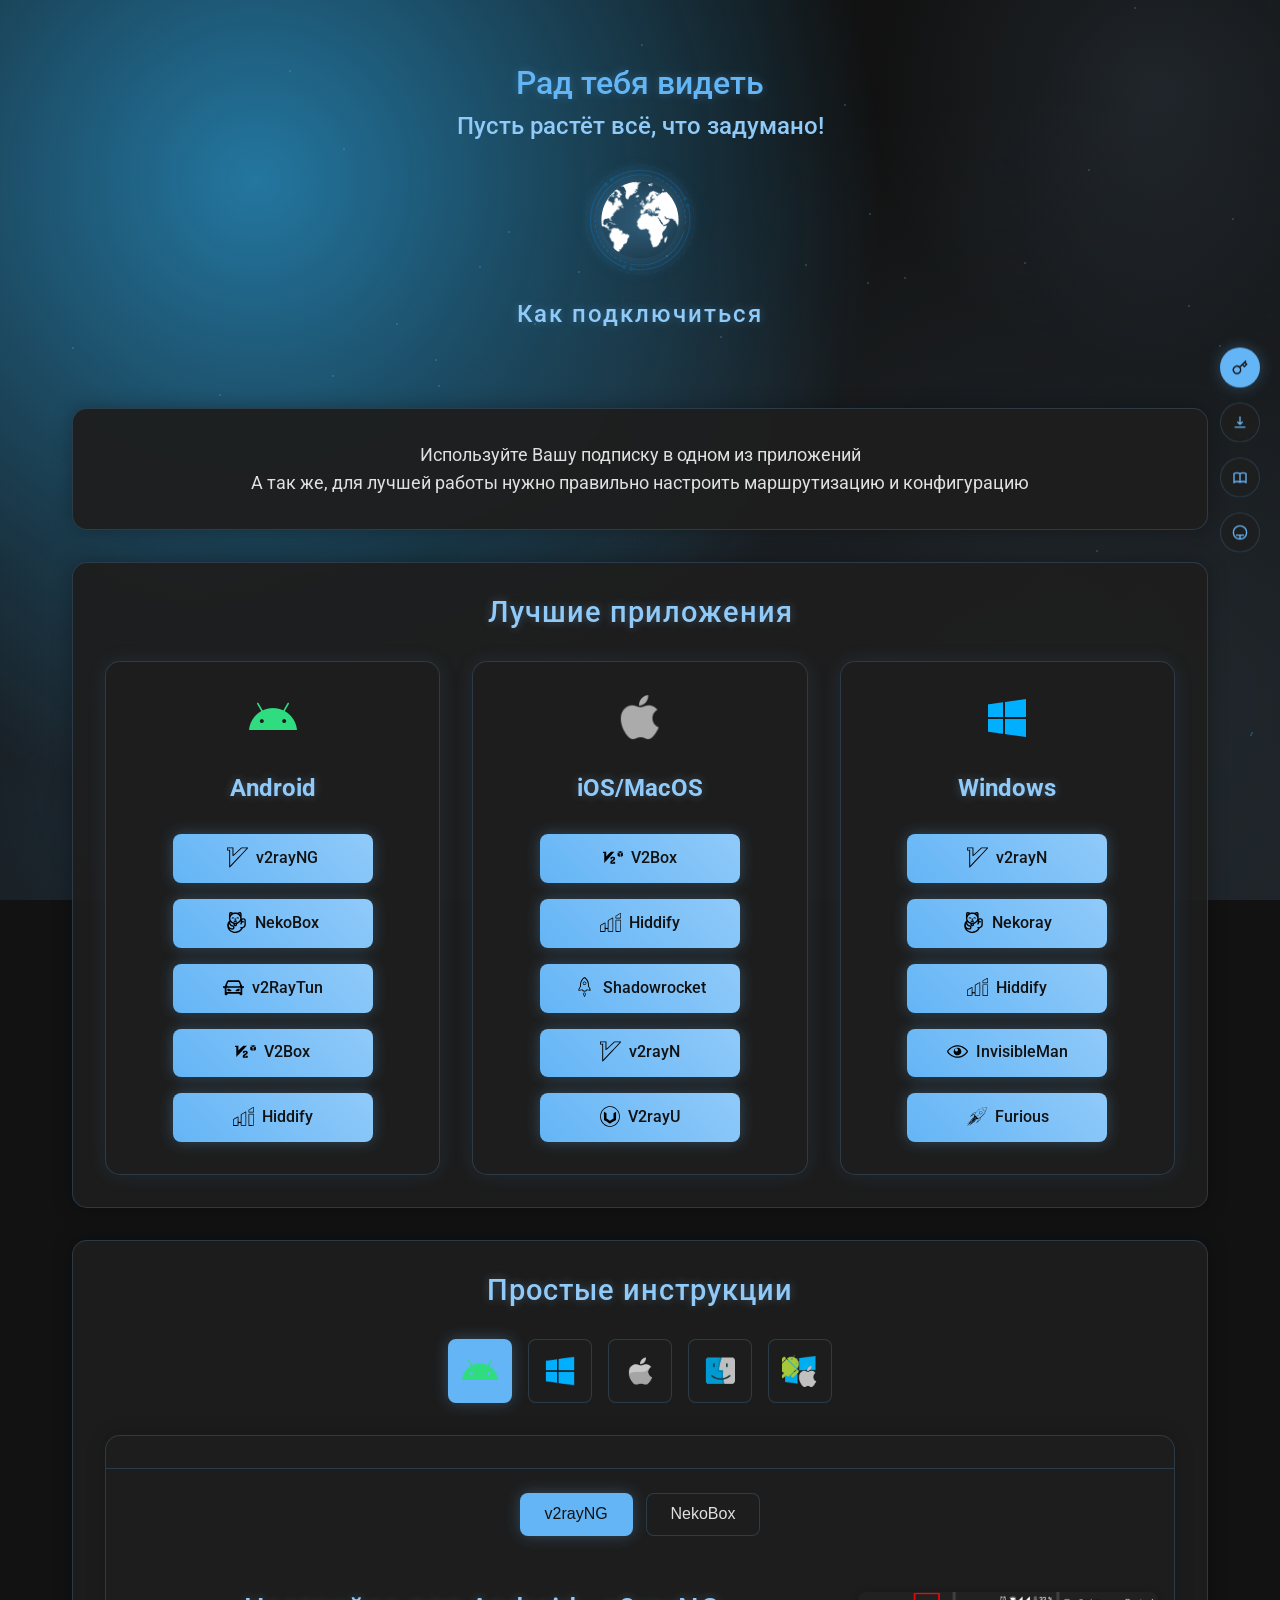
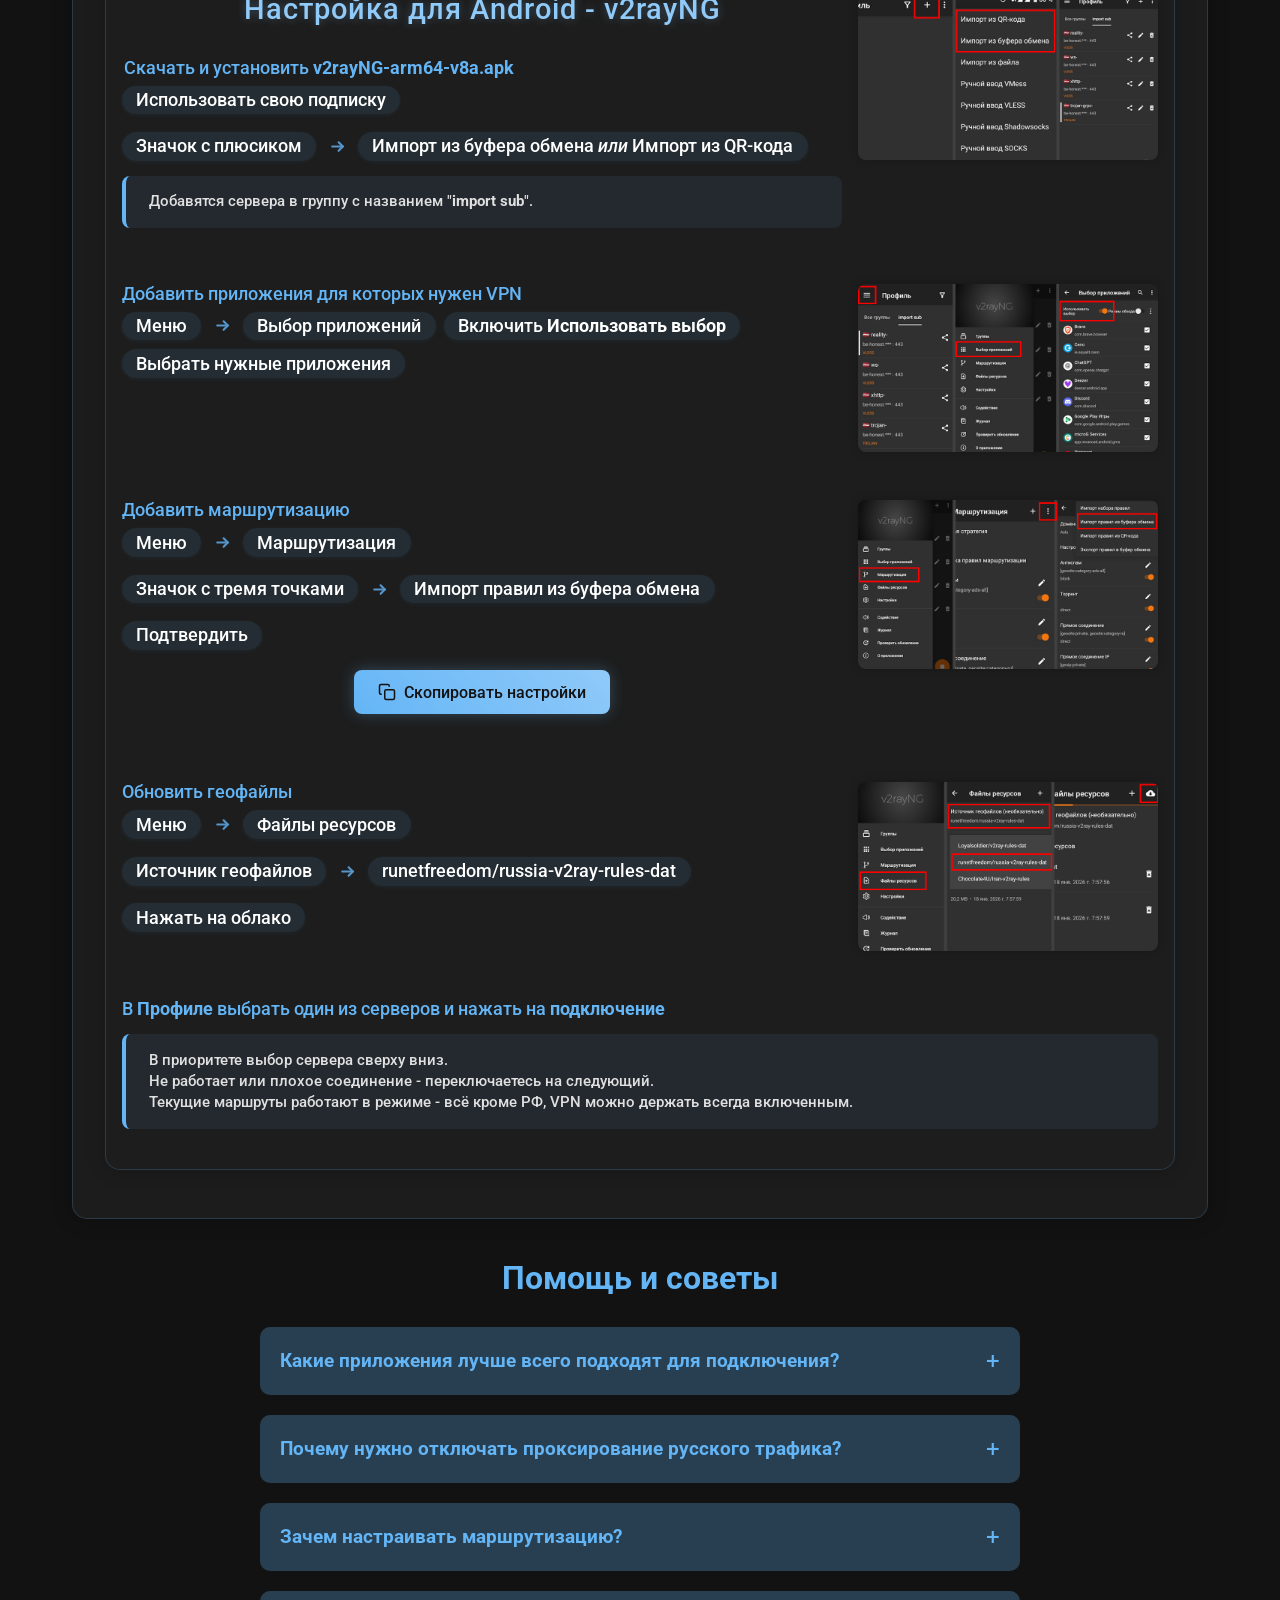
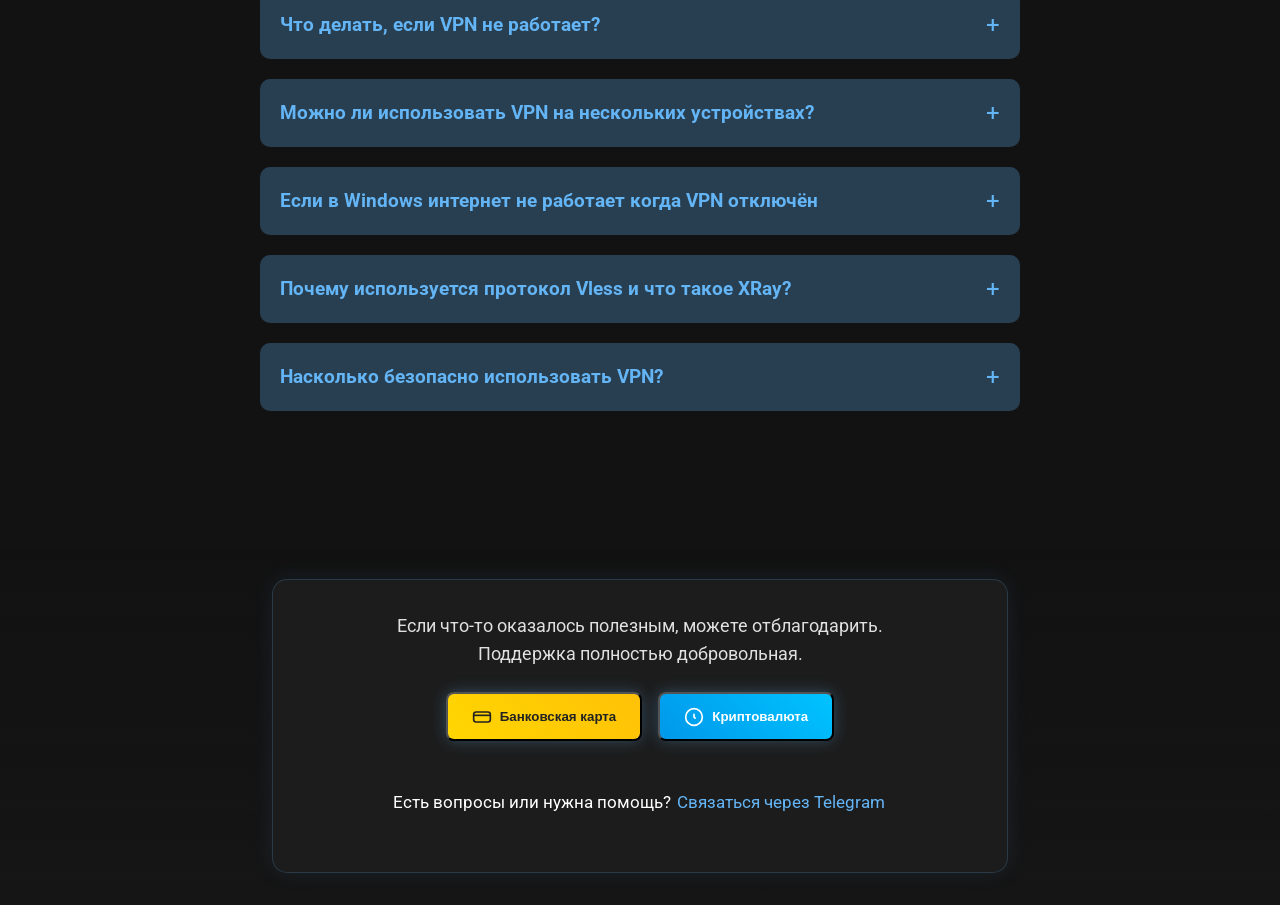
==== index.html @ 732837d1 "Add files via upload" ====
<!DOCTYPE html>
<html lang="ru">
<head>
    <meta charset="UTF-8">
    <meta name="viewport" content="width=device-width, initial-scale=1.0">
    <title>Carbon Steel</title>
    <!-- Favicon -->
    <link rel="apple-touch-icon" sizes="180x180" href="favicon/apple-touch-icon.png">
    <link rel="icon" type="image/png" sizes="32x32" href="favicon/favicon-32x32.png">
    <link rel="icon" type="image/png" sizes="16x16" href="favicon/favicon-16x16.png">
    <link rel="manifest" href="favicon/site.webmanifest">
    <link rel="mask-icon" href="favicon/safari-pinned-tab.svg" color="#64B5F6">
    <meta name="msapplication-TileColor" content="#64B5F6">
    <meta name="theme-color" content="#121212">
    <link rel="stylesheet" href="style.css">
    <link href="https://fonts.googleapis.com/css2?family=Roboto:wght@300;400;500;700&display=swap" rel="stylesheet">
    <script src="lottie-player.js"></script>
</head>
<body>
    <div class="background"></div>
    <div class="particles" id="particles"></div>
    <div class="container">
        <header>
            <div id="greeting" class="greeting">
                <p class="greeting-text">
                    <span class="greeting-part-1">Рад тебя видеть</span>
                    <span class="greeting-part-2">Пусть растёт всё, что задумано!</span>
                    <div class="plant-animation-container">
                        <lottie-player class="plant-animation" src="images/plant.json" background="transparent" speed="1" style="width: 120px; height: 120px;" autoplay loop></lottie-player>
                    </div>
                </p>
            </div>
            <h1>Как подключиться</h1>
        </header>
        <main>
            <div class="intro-text" id="intro-section">
                <p>Используйте Вашу подписку в одном из приложений<br>
                    А так же, для лучшей работы нужно правильно настроить маршрутизацию и конфигурацию<br>
                </p>
            </div>
            <div class="downloads-section" id="downloads-section">
                <h2>Лучшие приложения</h2>
                <div class="platform-grid">
                    <div class="platform-card">
                        <div class="platform-icon android-icon" aria-hidden="true">
                            <img src="images/android-icon.png" alt="Android" width="48" height="48">
                        </div>
                        <h3>Android</h3>
                        <a href="https://github.com/2dust/v2rayNG/releases/latest" class="download-btn" aria-label="Скачать v2rayNG для Android"><img src="images/send-plane-line.svg" alt="v2rayNG" class="app-icon" />v2rayNG</a>
                        <a href="https://github.com/MatsuriDayo/NekoBoxForAndroid/releases/latest" class="download-btn" aria-label="Скачать NekoBox для Android"><img src="images/neko-icon.svg" alt="NekoBox" class="app-icon" />NekoBox</a>
                        <a href="https://github.com/DigneZzZ/v2raytun/releases/latest/download/v2RayTun_universal.apk" class="download-btn" aria-label="Скачать v2RayTun для Android"><img src="images/roadster-line.svg" alt="v2RayTun" class="app-icon" />v2RayTun</a>
                        <a href="https://play.google.com/store/apps/details?id=dev.hexasoftware.v2box" class="download-btn" aria-label="Скачать V2Box для Android"><img src="images/434x0w.svg" alt="V2Box" class="app-icon" />V2Box</a>
                        <a href="https://github.com/hiddify/hiddify-next/releases/latest/download/Hiddify-Android-universal.apk" class="download-btn" aria-label="Скачать Hoddify для Android"><img src="images/hiddify-icon.svg" alt="Hiddify" class="app-icon" />Hiddify</a>
                    </div>
                    <div class="platform-card">
                        <div class="platform-icon apple-icon" aria-hidden="true">
                            <img src="images/apple-icon.png" alt="Apple" width="48" height="48">
                        </div>
                        <h3>iOS/MacOS</h3>
                        <a href="https://apps.apple.com/ru/app/v2box-v2ray-client/id6446814690" class="download-btn" aria-label="Скачать V2Box для iOS/MacOS"><img src="images/434x0w.svg" alt="V2Box" class="app-icon" />V2Box</a>
                        <a href="https://github.com/hiddify/hiddify-app/releases/latest" class="download-btn" aria-label="Скачать Hiddify для iOS/MacOS"><img src="images/hiddify-icon.svg" alt="Hiddify" class="app-icon" />Hiddify</a>
                        <a href="https://apps.apple.com/ru/app/shadowrocket/id932747118" class="download-btn" aria-label="Скачать Shadowrocket для iOS/MacOS"><img src="images/shadowrocket-icon.svg" alt="Shadowrocket" class="app-icon" />Shadowrocket</a>
                        <a href="https://github.com/2dust/v2rayN/releases/latest" class="download-btn" aria-label="Скачать v2rayN для MacOS"><img src="images/send-plane-line.svg" alt="v2rayN" class="app-icon" />v2rayN</a>
                        <a href="https://github.com/yanue/V2rayU/releases/latest" class="download-btn" aria-label="Скачать v2RayU для MacOS"><img src="images/v2rayu-icon2.svg" alt="v2RayU" class="app-icon" />V2rayU</a>
                    </div>
                    <div class="platform-card">
                        <div class="platform-icon windows-icon" aria-hidden="true">
                            <img src="images/windows-icon.png" alt="Windows" width="48" height="48">
                        </div>
                        <h3>Windows</h3>
                        <a href="https://github.com/2dust/v2rayN/releases/latest/download/v2rayN-windows-64-desktop.zip" class="download-btn" aria-label="Скачать v2rayN для Windows"><img src="images/send-plane-line.svg" alt="v2rayN" class="app-icon" />v2rayN</a>
                        <a href="https://github.com/MatsuriDayo/nekoray/releases/latest" class="download-btn" aria-label="Скачать NekoBox для Windows"><img src="images/neko-icon.svg" alt="NekoBox" class="app-icon" />Nekoray</a>
                        <a href="https://github.com/hiddify/hiddify-app/releases/latest/download/Hiddify-Windows-Setup-x64.Msix" class="download-btn" aria-label="Скачать Hiddify для Windows"><img src="images/hiddify-icon.svg" alt="Hiddify" class="app-icon" />Hiddify</a>
                        <a href="https://github.com/InvisibleManVPN/InvisibleMan-XRayClient/releases/latest/download/InvisibleManXRay-x64.zip" class="download-btn" aria-label="Скачать InvisibleMan для Windows"><img src="images/eye-off-line.svg" alt="InvisibleMan" class="app-icon" />InvisibleMan</a>
                        <a href="https://github.com/LorenEteval/Furious/releases/latest" class="download-btn" aria-label="Скачать Furious для Windows/MacOS"><img src="images/rocket-line.svg" alt="Furious" class="app-icon" />Furious</a>
                    </div>
                </div>
            </div>

            <div class="instructions-section" id="instructions-section">
                <h2>Простые инструкции</h2>
                <div class="platform-selector">
                    <button class="platform-tab active" data-platform="android" aria-label="Android">
                        <div class="platform-icon android-icon" aria-hidden="true">
                            <img src="images/android-icon.png" alt="Android" width="36" height="36">
                        </div>
                    </button>
                    <button class="platform-tab" data-platform="windows" aria-label="Windows">
                        <div class="platform-icon windows-icon" aria-hidden="true">
                            <img src="images/windows-icon.png" alt="Windows" width="36" height="36">
                        </div>
                    </button>
                    <button class="platform-tab" data-platform="ios" aria-label="iOS">
                        <div class="platform-icon ios-icon" aria-hidden="true">
                            <img src="images/ios-icon.png" alt="iOS" width="36" height="36">
                        </div>
                    </button>
                    <button class="platform-tab" data-platform="macos" aria-label="macOS">
                        <div class="platform-icon macos-icon" aria-hidden="true">
                            <img src="images/macos-icon.png" alt="macOS" width="36" height="36">
                        </div>
                    </button>
                    <button class="platform-tab" data-platform="universal" aria-label="universal">
                        <div class="platform-icon macos-icon" aria-hidden="true">
                            <img src="images/universal-icon.png" alt="universal" width="36" height="36">
                        </div>
                    </button>
                </div>
                <div class="instructions-container">
                    <div class="instruction-block android-instructions">
                        <!-- Инструкция для v2rayNG -->
                        <div class="app-instruction" data-app-id="v2rayng" style="display: none;">
                            <div class="instruction-content">
                                <div class="instruction-steps">
                                    <div class="instruction-step">
                                        <div class="instruction-step-content">
                                            <h2>Настройка для Android - v2rayNG</h2>
                                            <h3><a href="https://github.com/2dust/v2rayNG/releases/latest" target="_blank" class="plain-link">Скачать и установить <b>v2rayNG-arm64-v8a.apk</b></a></h3>
                                            <div class="steps-chain">
                                                <span class="step">Использовать свою подписку</span>
                                            </div>
                                            <div class="steps-chain">
                                                <span class="step">Значок с плюсиком</span>
                                                <svg class="arrow-icon" width="20" height="20" viewBox="0 0 20 20" fill="none"><path d="M5 10H15" stroke="#64B5F6" stroke-width="2" stroke-linecap="round"/><path d="M11 6L15 10L11 14" stroke="#64B5F6" stroke-width="2" stroke-linecap="round"/></svg>
                                                <span class="step">Импорт из буфера обмена <i>или</i> Импорт из QR-кода</span>
                                            </div>
                                            <p class="info-accent">
                                                Добавятся сервера в группу с названием "<b>import sub</b>".
                                            </p>
                                        </div>
                                        <div class="instruction-images">
                                            <div class="image-placeholder">
                                                <img src="images/v2ray1.png" alt="Импорт ключа" class="zoomable-image" loading="lazy">
                                            </div>
                                        </div>
                                    </div>
                                    <div class="instruction-step">
                                        <div class="instruction-step-content">
                                            <h3>Добавить приложения для которых нужен VPN</b></h3>
                                            <div class="steps-chain">
                                                <span class="step">Меню</span>
                                                <svg class="arrow-icon" width="20" height="20" viewBox="0 0 20 20" fill="none"><path d="M5 10H15" stroke="#64B5F6" stroke-width="2" stroke-linecap="round"/><path d="M11 6L15 10L11 14" stroke="#64B5F6" stroke-width="2" stroke-linecap="round"/></svg>
                                                <span class="step">Выбор приложений</span>
                                                <span class="step">Включить <b>Использовать выбор</b></span>
                                                <span class="step">Выбрать нужные приложения</span>
                                            </div>
                                        </div>
                                        <div class="instruction-images">
                                            <div class="image-placeholder">
                                                <img src="images/v2ray2.png" alt="Импорт ключа" class="zoomable-image" loading="lazy">
                                            </div>
                                        </div>
                                    </div>
                                    <div class="instruction-step">
                                        <div class="instruction-step-content">
                                            <h3>Добавить маршрутизацию</h3>
                                            <div class="steps-chain">
                                                <span class="step">Меню</span>
                                                <svg class="arrow-icon" width="20" height="20" viewBox="0 0 20 20" fill="none"><path d="M5 10H15" stroke="#64B5F6" stroke-width="2" stroke-linecap="round"/><path d="M11 6L15 10L11 14" stroke="#64B5F6" stroke-width="2" stroke-linecap="round"/></svg>
                                                <span class="step">Маршрутизация</span>
                                            </div>
                                            <div class="steps-chain">
                                                <span class="step">Значок с тремя точками</span>
                                                <svg class="arrow-icon" width="20" height="20" viewBox="0 0 20 20" fill="none"><path d="M5 10H15" stroke="#64B5F6" stroke-width="2" stroke-linecap="round"/><path d="M11 6L15 10L11 14" stroke="#64B5F6" stroke-width="2" stroke-linecap="round"/></svg>
                                                <span class="step">Импорт правил из буфера обмена</span>
                                            </div>
                                            <div class="steps-chain">
                                                <span class="step">Подтвердить</span>
                                            </div>
                                            <div style="display: flex; justify-content: center; margin: 20px 0;">
                                                <button class="copy-routing-btn" data-routing-file="routes/RouteV2rayNG" aria-label="Скопировать настройки маршрутизации в буфер обмена">
                                                    <svg width="18" height="18" viewBox="0 0 24 24" fill="none" stroke="currentColor" stroke-width="2" style="margin-right: 8px;">
                                                        <rect x="9" y="9" width="13" height="13" rx="2" ry="2"></rect>
                                                        <path d="M5 15H4a2 2 0 0 1-2-2V4a2 2 0 0 1 2-2h9a2 2 0 0 1 2 2v1"></path>
                                                    </svg>
                                                    Скопировать настройки
                                                </button>
                                            </div>
                                        </div>
                                        <div class="instruction-images">
                                            <div class="image-placeholder">
                                                <img src="images/v2ray3.png" alt="Импорт конфигурации" class="zoomable-image" loading="lazy">
                                            </div>
                                        </div>
                                    </div>
                                    <div class="instruction-step">
                                        <div class="instruction-step-content">
                                            <h3>Обновить геофайлы</h3>
                                            <div class="steps-chain">
                                                <span class="step">Меню</span>
                                                <svg class="arrow-icon" width="20" height="20" viewBox="0 0 20 20" fill="none"><path d="M5 10H15" stroke="#64B5F6" stroke-width="2" stroke-linecap="round"/><path d="M11 6L15 10L11 14" stroke="#64B5F6" stroke-width="2" stroke-linecap="round"/></svg>
                                                <span class="step">Файлы ресурсов</span>
                                            </div>
                                            <div class="steps-chain">
                                                <span class="step">Источник геофайлов</span>
                                                <svg class="arrow-icon" width="20" height="20" viewBox="0 0 20 20" fill="none"><path d="M5 10H15" stroke="#64B5F6" stroke-width="2" stroke-linecap="round"/><path d="M11 6L15 10L11 14" stroke="#64B5F6" stroke-width="2" stroke-linecap="round"/></svg>
                                                <span class="step">runetfreedom/russia-v2ray-rules-dat</span>
                                            </div>
                                            <div class="steps-chain">
                                                <span class="step">Нажать на облако</span>
                                            </div>
                                        </div>
                                        <div class="instruction-images">
                                            <div class="image-placeholder">
                                                <img src="images/v2ray4.png" alt="Импорт конфигурации" class="zoomable-image" loading="lazy">
                                            </div>
                                        </div>
                                    </div>
                                    <div class="instruction-step">
                                        <div class="instruction-step-content">
                                            <h3>В <b>Профиле</b> выбрать один из серверов и нажать на <b>подключение</b></h3>
                                            <p class="info-accent">
                                                В приоритете выбор сервера сверху вниз.<br>
                                                Не работает или плохое соединение - переключаетесь на следующий.<br>
                                                Текущие маршруты работают в режиме - всё кроме РФ, VPN можно держать всегда включенным.
                                            </p>
                                        </div>
                                    </div>
                                </div>
                            </div>
                        </div>
                        <!-- Инструкция для NekoBox -->
                        <div class="app-instruction" data-app-id="nekobox" style="display: none;">
                            <div class="instruction-content">
                                <div class="instruction-steps">
                                    <div class="instruction-step">
                                        <div class="instruction-step-content">
                                            <h2>Настройка для Android - NekoBox</h2>
                                            <h3><a href="https://github.com/MatsuriDayo/NekoBoxForAndroid/releases/latest" target="_blank" class="plain-link">Скачать и установить <b>NekoBox-arm64-v8a.apk</b></a></h3>
                                            <div class="steps-chain">
                                                <span class="step">Использовать свою подписку</span>
                                            </div>
                                            <div class="steps-chain">
                                                <span class="step">Файл с плюсиком</span>
                                                <svg class="arrow-icon" width="20" height="20" viewBox="0 0 20 20" fill="none"><path d="M5 10H15" stroke="#64B5F6" stroke-width="2" stroke-linecap="round"/><path d="M11 6L15 10L11 14" stroke="#64B5F6" stroke-width="2" stroke-linecap="round"/></svg>
                                                <span class="step">Импорт из буфера обмена <i>или</i> Отсканировать QR-код</span>
                                            </div>
                                            <p class="info-accent">
                                                Добавятся сервера в группу с названием "<b>Subscription #...</b>".<br>
                                            </p>
                                        </div>
                                        <div class="instruction-images">
                                            <div class="image-placeholder">
                                                <img src="images/import-key1.png" alt="Импорт ключа" class="zoomable-image" loading="lazy">
                                            </div>
                                        </div>
                                    </div>
                                    <div class="instruction-step">
                                        <div class="instruction-step-content">
                                            <h3>Скачать и импортировать <b>готовые настройки</b></h3>
                                            <div class="steps-chain">
                                                <span class="step">Меню</span>
                                                <svg class="arrow-icon" width="20" height="20" viewBox="0 0 20 20" fill="none"><path d="M5 10H15" stroke="#64B5F6" stroke-width="2" stroke-linecap="round"/><path d="M11 6L15 10L11 14" stroke="#64B5F6" stroke-width="2" stroke-linecap="round"/></svg>
                                                <span class="step">Инструменты</span>
                                                <svg class="arrow-icon" width="20" height="20" viewBox="0 0 20 20" fill="none"><path d="M5 10H15" stroke="#64B5F6" stroke-width="2" stroke-linecap="round"/><path d="M11 6L15 10L11 14" stroke="#64B5F6" stroke-width="2" stroke-linecap="round"/></svg>
                                                <span class="step">Бэкап</span>
                                                <svg class="arrow-icon" width="20" height="20" viewBox="0 0 20 20" fill="none"><path d="M5 10H15" stroke="#64B5F6" stroke-width="2" stroke-linecap="round"/><path d="M11 6L15 10L11 14" stroke="#64B5F6" stroke-width="2" stroke-linecap="round"/></svg>
                                                <span class="step">Импортировать из файла</span>
                                                <span class="step">Выбрать скачанный файл <b>RouteNekobox</b></span>
                                            </div>
                                            <div style="display: flex; justify-content: center; margin: 20px 0;">
                                                <a href="routes/RouteNekobox.json" class="download-btn" download aria-label="Скачать настройки маршрутизации для Nekobox">Скачать настройки</a>
                                            </div>
                                        </div>
                                        <div class="instruction-images">
                                            <div class="image-placeholder">
                                                <img src="images/import-key.png" alt="Импорт ключа" class="zoomable-image" loading="lazy">
                                            </div>
                                        </div>
                                    </div>
                                    <div class="instruction-step">
                                        <div class="instruction-step-content">
                                            <h3>Обновить геофайлы</h3>
                                            <div class="steps-chain">
                                                <span class="step">Меню</span>
                                                <svg class="arrow-icon" width="20" height="20" viewBox="0 0 20 20" fill="none"><path d="M5 10H15" stroke="#64B5F6" stroke-width="2" stroke-linecap="round"/><path d="M11 6L15 10L11 14" stroke="#64B5F6" stroke-width="2" stroke-linecap="round"/></svg>
                                                <span class="step">Маршруты</span>
                                            </div>
                                            <div class="steps-chain">
                                                <span class="step">Значок с тремя точками</span>
                                                <svg class="arrow-icon" width="20" height="20" viewBox="0 0 20 20" fill="none"><path d="M5 10H15" stroke="#64B5F6" stroke-width="2" stroke-linecap="round"/><path d="M11 6L15 10L11 14" stroke="#64B5F6" stroke-width="2" stroke-linecap="round"/></svg>
                                                <span class="step">Управление ресурсами маршрутов</span>
                                            </div>
                                            <div class="steps-chain">
                                                <span class="step">Обновить все файлы</span>
                                            </div>
                                        </div>
                                        <div class="instruction-images">
                                            <div class="image-placeholder">
                                                <img src="images/nekobox1.png" alt="Обновление геофайлов" class="zoomable-image" loading="lazy">
                                            </div>
                                        </div>
                                    </div>
                                    <div class="instruction-step">
                                        <div class="instruction-step-content">
                                            <h3>Добавить приложения для которых нужен VPN</h3>
                                            <div class="steps-chain">
                                                <span class="step">Меню</span>
                                                <svg class="arrow-icon" width="20" height="20" viewBox="0 0 20 20" fill="none"><path d="M5 10H15" stroke="#64B5F6" stroke-width="2" stroke-linecap="round"/><path d="M11 6L15 10L11 14" stroke="#64B5F6" stroke-width="2" stroke-linecap="round"/></svg>
                                                <span class="step">Настройки</span>
                                                <svg class="arrow-icon" width="20" height="20" viewBox="0 0 20 20" fill="none"><path d="M5 10H15" stroke="#64B5F6" stroke-width="2" stroke-linecap="round"/><path d="M11 6L15 10L11 14" stroke="#64B5F6" stroke-width="2" stroke-linecap="round"/></svg>
                                                <span class="step">Режим VPN для приложений</span>
                                            </div>
                                            <div class="steps-chain">
                                                <span class="step">Включить нужные приложения</span>
                                            </div>
                                        </div>
                                        <div class="instruction-images">
                                            <div class="image-placeholder">
                                                <img src="images/import-config.png" alt="Импорт конфигурации" class="zoomable-image" loading="lazy">
                                            </div>
                                        </div>
                                    </div>
                                    <div class="instruction-step">
                                        <div class="instruction-step-content">
                                            <h3>В <b>Конфигурации</b> выбрать один из серверов и нажать на <b>самолётик</b>.</h3>
                                            <p class="info-accent">
                                                В приоритете выбор сервера сверху вниз.<br>
                                                Не работает или плохое соединение - переключаетесь на следующий.<br>
                                                Текущие маршруты работают в режиме - всё кроме РФ, VPN можно держать всегда включенным.
                                            </p>
                                        </div>
                                    </div>
                                </div>
                            </div>
                        </div>
                    </div>

                    <div class="instruction-block windows-instructions" style="display: none;">
                        <!-- Инструкция для v2rayN -->
                        <div class="app-instruction" data-app-id="v2rayn" style="display: none;">
                            <div class="instruction-content">
                                <div class="instruction-steps">
                                    <div class="instruction-step">
                                        <div class="instruction-step-content">
                                            <h2>Настройка для Windows - v2rayN</h2>
                                            <h3><a href="https://github.com/2dust/v2rayN/releases/latest/download/v2rayN-windows-64-desktop.zip" target="_blank" class="plain-link">Скачать и распаковать v2rayN-windows-64-desktop.zip</a></h3>
                                            <div class="steps-chain">
                                                <span class="step">Запустить от имени администратора</span>
                                            </div>
                                            <div class="steps-chain">
                                                <span class="step">Обновить геофайлы</span>
                                            </div>
                                            <div class="steps-chain">
                                                <span class="step">Settings</span>
                                                <svg class="arrow-icon" width="20" height="20" viewBox="0 0 20 20" fill="none"><path d="M5 10H15" stroke="#64B5F6" stroke-width="2" stroke-linecap="round"/><path d="M11 6L15 10L11 14" stroke="#64B5F6" stroke-width="2" stroke-linecap="round"/></svg>
                                                <span class="step">Regional presets settings</span>
                                                <svg class="arrow-icon" width="20" height="20" viewBox="0 0 20 20" fill="none"><path d="M5 10H15" stroke="#64B5F6" stroke-width="2" stroke-linecap="round"/><path d="M11 6L15 10L11 14" stroke="#64B5F6" stroke-width="2" stroke-linecap="round"/></svg>
                                                <span class="step">Russia</span>
                                            </div>
                                            <div class="steps-chain">
                                                <span class="step">Ожидать конца загрузки</span>
                                            </div>
                                        </div>
                                        <div class="instruction-images">
                                            <div class="image-placeholder">
                                                <img src="images/v2rayn1.png" alt="" class="zoomable-image" loading="lazy">
                                            </div>
                                        </div>
                                    </div>
                                    <div class="instruction-step">
                                        <div class="instruction-step-content">
                                            <h3>Скачать и импортировать готовые настройки</h3>
                                            <div class="steps-chain">
                                                <span class="step">Settings</span>
                                                <svg class="arrow-icon" width="20" height="20" viewBox="0 0 20 20" fill="none"><path d="M5 10H15" stroke="#64B5F6" stroke-width="2" stroke-linecap="round"/><path d="M11 6L15 10L11 14" stroke="#64B5F6" stroke-width="2" stroke-linecap="round"/></svg>
                                                <span class="step">Backup and Restore</span>
                                                <svg class="arrow-icon" width="20" height="20" viewBox="0 0 20 20" fill="none"><path d="M5 10H15" stroke="#64B5F6" stroke-width="2" stroke-linecap="round"/><path d="M11 6L15 10L11 14" stroke="#64B5F6" stroke-width="2" stroke-linecap="round"/></svg>
                                                <span class="step">Restore from local</span>
                                            </div>
                                            <div class="steps-chain">
                                                <span class="step">Выбрать файл RouteV2rayN</span>
                                            </div>
                                            <div style="display: flex; justify-content: center; margin: 20px 0;">
                                                    <a href="routes/RouteV2rayN" class="download-btn" download aria-label="Скачать настройки для v2rayN">Скачать настройки</a>
                                            </div>
                                        </div>
                                        <div class="instruction-images">
                                            <div class="image-placeholder">
                                                <img src="images/v2rayn2.png" alt="Импорт ключа в Windows" class="zoomable-image" loading="lazy">
                                            </div>
                                        </div>
                                    </div>
                                    <div class="instruction-step">
                                        <div class="instruction-step-content">
                                            <h3>Использовать свою подписку</h3>
                                            <div class="steps-chain">
                                                <span class="step">Серверы</span>
                                                <svg class="arrow-icon" width="20" height="20" viewBox="0 0 20 20" fill="none"><path d="M5 10H15" stroke="#64B5F6" stroke-width="2" stroke-linecap="round"/><path d="M11 6L15 10L11 14" stroke="#64B5F6" stroke-width="2" stroke-linecap="round"/></svg>
                                                <span class="step">Импорт массива <i>или</i> Сканировать QR-код</span>
                                            </div>
                                            <div class="steps-chain">
                                                <span class="step">Группа подписки</span>
                                                <svg class="arrow-icon" width="20" height="20" viewBox="0 0 20 20" fill="none"><path d="M5 10H15" stroke="#64B5F6" stroke-width="2" stroke-linecap="round"/><path d="M11 6L15 10L11 14" stroke="#64B5F6" stroke-width="2" stroke-linecap="round"/></svg>
                                                <span class="step">Обновить подписку без прокси</span>
                                            </div>
                                            <div class="steps-chain">
                                                <span class="step">Появятся сервера</span>
                                            </div>
                                        </div>
                                        <div class="instruction-images">
                                            <div class="image-placeholder">
                                                <img src="images/v2rayn3.png" alt="" class="zoomable-image" loading="lazy">
                                            </div>
                                        </div>
                                    </div>
                                    <div class="instruction-step">
                                        <div class="instruction-step-content">
                                            <h3>Выбрать один из режимов и запустить VPN</h3>
                                            <p class="info-accent">
                                                <i>Всё</i> - весь трафик будет идти через VPN.<br>
                                                <i>Всё, кроме РФ</i> - Подключение к русским серверам будет напрямую (рекомендуется).<br>
                                                <i>Заблокированное</i> - VPN будет использован только к заблокированным ресурсам.<br><br>
                                                В приоритете выбор сервера сверху вниз.<br>
                                                Не работает или плохое соединение - переключаетесь на следующий.
                                            </p>
                                        </div>
                                        <div class="instruction-images">
                                            <div class="image-placeholder">
                                                <img src="images/v2rayn4.png" alt="" class="zoomable-image" loading="lazy">
                                            </div>
                                        </div>
                                    </div>
                                </div>
                            </div>
                        </div>
                        <!-- Инструкция для Nekoray -->
                        <div class="app-instruction" data-app-id="nekoray" style="display: none;">
                            <div class="instruction-content">
                                <div class="instruction-steps">
                                    <div class="instruction-step">
                                        <div class="instruction-step-content">
                                                <h2>Настройка для Windows - Nekoray</h2>
                                                <h3><a href="https://github.com/MatsuriDayo/nekoray/releases/latest" target="_blank" class="plain-link">Скачать и распаковать nekoray-windows64.zip</a></h3>
                                            <div class="steps-chain">
                                                <span class="step">Запустить от имени администратора</span>
                                            </div>
                                            <div class="steps-chain">
                                                <span class="step">Использовать свою подписку</span>
                                            </div>
                                            <div class="steps-chain">
                                                <span class="step">Программа</span>
                                                <svg class="arrow-icon" width="20" height="20" viewBox="0 0 20 20" fill="none"><path d="M5 10H15" stroke="#64B5F6" stroke-width="2" stroke-linecap="round"/><path d="M11 6L15 10L11 14" stroke="#64B5F6" stroke-width="2" stroke-linecap="round"/></svg>
                                                <span class="step">Добавить профиль из буфера <i>или</i> Сканировать QR-код</span>
                                            </div>
                                            <div class="steps-chain">
                                                <span class="step">Появятся сервера</span>
                                            </div>
                                        </div>
                                        <div class="instruction-images">
                                            <div class="image-placeholder">
                                                <img src="images/nekoray1.png" alt="" class="zoomable-image" loading="lazy">
                                            </div>
                                        </div>
                                    </div>
                                    <div class="instruction-step">
                                        <div class="instruction-step-content">
                                            <h3>Скачать и поместить настройки в папку routes_box</h3>
                                            <div class="steps-chain">
                                                <span class="step">Настройки</span>
                                                <svg class="arrow-icon" width="20" height="20" viewBox="0 0 20 20" fill="none"><path d="M5 10H15" stroke="#64B5F6" stroke-width="2" stroke-linecap="round"/><path d="M11 6L15 10L11 14" stroke="#64B5F6" stroke-width="2" stroke-linecap="round"/></svg>
                                                <span class="step">Открыть папку с конфигами</span>
                                            </div>
                                            <div class="steps-chain">
                                                <span class="step">Поместить файл <b>RouteNekoray</b> в папку <b>routes_box</b></span>
                                            </div>
                                            <div style="display: flex; justify-content: center; margin: 20px 0;">
                                                    <a href="routes/RouteNekoray" class="download-btn" download aria-label="Скачать настройки Nekoray">Скачать настройки</a>
                                            </div>
                                        </div>
                                        <div class="instruction-images">
                                            <div class="image-placeholder">
                                                <img src="images/nekoray2.png" alt="" class="zoomable-image" loading="lazy">
                                            </div>
                                        </div>
                                    </div>
                                    <div class="instruction-step">
                                        <div class="instruction-step-content">
                                            <h3>Импортировать настройки</h3>
                                            <div class="steps-chain">
                                                <span class="step">Настройки</span>
                                                <svg class="arrow-icon" width="20" height="20" viewBox="0 0 20 20" fill="none"><path d="M5 10H15" stroke="#64B5F6" stroke-width="2" stroke-linecap="round"/><path d="M11 6L15 10L11 14" stroke="#64B5F6" stroke-width="2" stroke-linecap="round"/></svg>
                                                <span class="step">Настройки маршрутов</span>
                                                <svg class="arrow-icon" width="20" height="20" viewBox="0 0 20 20" fill="none"><path d="M5 10H15" stroke="#64B5F6" stroke-width="2" stroke-linecap="round"/><path d="M11 6L15 10L11 14" stroke="#64B5F6" stroke-width="2" stroke-linecap="round"/></svg>
                                                <span class="step">Изменить набор маршрутов</span>
                                            </div>
                                            <div class="steps-chain">
                                                <span class="step">Выбрать <i>RouteNekoray</i></span>
                                                <svg class="arrow-icon" width="20" height="20" viewBox="0 0 20 20" fill="none"><path d="M5 10H15" stroke="#64B5F6" stroke-width="2" stroke-linecap="round"/><path d="M11 6L15 10L11 14" stroke="#64B5F6" stroke-width="2" stroke-linecap="round"/></svg>
                                                <span class="step">Загрузить</span>
                                                <svg class="arrow-icon" width="20" height="20" viewBox="0 0 20 20" fill="none"><path d="M5 10H15" stroke="#64B5F6" stroke-width="2" stroke-linecap="round"/><path d="M11 6L15 10L11 14" stroke="#64B5F6" stroke-width="2" stroke-linecap="round"/></svg>
                                                <span class="step">Yes</span>
                                            </div>
                                        </div>
                                        <div class="instruction-images">
                                            <div class="image-placeholder">
                                                <img src="images/nekoray3.png" alt="" class="zoomable-image" loading="lazy">
                                            </div>
                                        </div>
                                    </div>
                                    <div class="instruction-step">
                                        <div class="instruction-step-content">
                                            <h3>Добавить приложения для TUN режима</h3>
                                            <div class="steps-chain">
                                                <span class="step">Настройки</span>
                                                <svg class="arrow-icon" width="20" height="20" viewBox="0 0 20 20" fill="none"><path d="M5 10H15" stroke="#64B5F6" stroke-width="2" stroke-linecap="round"/><path d="M11 6L15 10L11 14" stroke="#64B5F6" stroke-width="2" stroke-linecap="round"/></svg>
                                                <span class="step">Настройки TUN-режима</span>
                                            </div>
                                            <div class="steps-chain">
                                                <span class="step">Выбрать <b>Режим белого списка</b></span>
                                            </div>
                                            <div class="steps-chain">
                                                <span class="step">Изменить MTU на <i>1500</i></span>
                                            </div>
                                            <div class="steps-chain">
                                                <span class="step">В окне <b>Проксировать процессы</b> прописать процессы приложений</span>
                                            </div>
                                            <p class="info-accent">
                                                TUN нужен для приложений, которые не умеют корректно работать в обычном режиме.<br>
                                                Такие приложения как Discord используют протоколы, часть которых игнорирует прокси.<br>
                                                Поэтому им нужен принудительный VPN - режим TUN.
                                            </p>
                                        </div>
                                        <div class="instruction-images">
                                            <div class="image-placeholder">
                                                <img src="images/nekoray4.png" alt="" class="zoomable-image" loading="lazy">
                                            </div>
                                        </div>
                                    </div>
                                    <div class="instruction-step">
                                        <div class="instruction-step-content">
                                            <h3>Подключиться к серверу</h3>
                                            <div class="steps-chain">
                                                <span class="step">Включить <b>Режим TUN</b></span>
                                            </div>
                                            <div class="steps-chain">
                                                <span class="step">Включить <b>Режим системного прокси</b></span>
                                            </div>
                                            <div class="steps-chain">
                                                <span class="step"><i>ПКМ</i> по выбранному серверу</span>
                                                <svg class="arrow-icon" width="20" height="20" viewBox="0 0 20 20" fill="none"><path d="M5 10H15" stroke="#64B5F6" stroke-width="2" stroke-linecap="round"/><path d="M11 6L15 10L11 14" stroke="#64B5F6" stroke-width="2" stroke-linecap="round"/></svg>
                                                <span class="step">Запустить</span>
                                            </div>
                                            <p class="info-accent">
                                                В приоритете выбор сервера сверху вниз.<br>
                                                Не работает или плохое соединение - переключаетесь на следующий.
                                            </p>
                                        </div>
                                        <div class="instruction-images">
                                            <div class="image-placeholder">
                                                <img src="images/nekoray5.png" alt="" class="zoomable-image" loading="lazy">
                                            </div>
                                        </div>
                                    </div>
                                </div>
                            </div>
                        </div>
                    </div>

                    <div class="instruction-block ios-instructions" style="display: none;">
                        <div class="instruction-content">
                            <div class="instruction-steps">
                                <div class="instruction-step">
                                    <div class="instruction-step-content">
                                        <h2>Настройка для iOS</h2>
                                        <h3>Инструкция в разработке</h3>
                                        <div class="steps-chain">
                                            <span class="step">Инструкция по настройке VPN для iOS находится в разработке.</span>
                                        </div>
                                        <div class="steps-chain">
                                            <span class="step">Используйте универсальную инструкцию.</span>
                                        </div>
                                    </div>
                                </div>
                            </div>
                        </div>
                    </div>
                    <div class="instruction-block macos-instructions" style="display: none;">
                        <!-- Инструкция для v2rayN MAC -->
                        <div class="app-instruction" data-app-id="v2raynmac" style="display: none;">
                            <div class="instruction-content">
                                <div class="instruction-steps">
                                    <div class="instruction-step">
                                        <div class="instruction-step-content">
                                            <h2>Настройка для macOS - v2rayN</h2>
                                            <div class="steps-chain">
                                            <h3><a href="https://github.com/2dust/v2rayN/releases/latest/download/v2rayN-macos-64.dmg" target="_blank" class="plain-link">Скачать для Mac с Intel-процессором</a></h3>
                                            <h3>или</h3>
                                            <h3><a href="https://github.com/2dust/v2rayN/releases/latest/download/v2rayN-macos-arm64.dmg" target="_blank" class="plain-link">Скачать для Apple M-серии (M1/M2/M3)</a></h3>
                                            </div>
                                        </div>
                                    </div>
                                    <div class="instruction-step">
                                        <div class="instruction-step-content">
                                            <div class="steps-chain">
                                                <span class="step">Запустить от имени администратора</span>
                                            </div>
                                            <div class="steps-chain">
                                                <span class="step">Обновить геофайлы</span>
                                            </div>
                                            <div class="steps-chain">
                                                <span class="step">Settings</span>
                                                <svg class="arrow-icon" width="20" height="20" viewBox="0 0 20 20" fill="none"><path d="M5 10H15" stroke="#64B5F6" stroke-width="2" stroke-linecap="round"/><path d="M11 6L15 10L11 14" stroke="#64B5F6" stroke-width="2" stroke-linecap="round"/></svg>
                                                <span class="step">Regional presets settings</span>
                                                <svg class="arrow-icon" width="20" height="20" viewBox="0 0 20 20" fill="none"><path d="M5 10H15" stroke="#64B5F6" stroke-width="2" stroke-linecap="round"/><path d="M11 6L15 10L11 14" stroke="#64B5F6" stroke-width="2" stroke-linecap="round"/></svg>
                                                <span class="step">Russia</span>
                                            </div>
                                            <div class="steps-chain">
                                                <span class="step">Ожидать конца загрузки</span>
                                            </div>
                                        </div>
                                        <div class="instruction-images">
                                            <div class="image-placeholder">
                                                <img src="images/v2rayn1.png" alt="" class="zoomable-image" loading="lazy">
                                            </div>
                                        </div>
                                    </div>
                                    <div class="instruction-step">
                                        <div class="instruction-step-content">
                                            <h3>Скачать и импортировать готовые настройки</h3>
                                            <div class="steps-chain">
                                                <span class="step">Settings</span>
                                                <svg class="arrow-icon" width="20" height="20" viewBox="0 0 20 20" fill="none"><path d="M5 10H15" stroke="#64B5F6" stroke-width="2" stroke-linecap="round"/><path d="M11 6L15 10L11 14" stroke="#64B5F6" stroke-width="2" stroke-linecap="round"/></svg>
                                                <span class="step">Backup and Restore</span>
                                                <svg class="arrow-icon" width="20" height="20" viewBox="0 0 20 20" fill="none"><path d="M5 10H15" stroke="#64B5F6" stroke-width="2" stroke-linecap="round"/><path d="M11 6L15 10L11 14" stroke="#64B5F6" stroke-width="2" stroke-linecap="round"/></svg>
                                                <span class="step">Restore from local</span>
                                            </div>
                                            <div class="steps-chain">
                                                <span class="step">Выбрать файл RouteV2rayN</span>
                                            </div>
                                            <div style="display: flex; justify-content: center; margin: 20px 0;">
                                                    <a href="routes/RouteV2rayN" class="download-btn" download aria-label="Скачать настройки для v2rayN">Скачать настройки</a>
                                            </div>
                                        </div>
                                        <div class="instruction-images">
                                            <div class="image-placeholder">
                                                <img src="images/v2rayn2.png" alt="Импорт ключа в Windows" class="zoomable-image" loading="lazy">
                                            </div>
                                        </div>
                                    </div>
                                    <div class="instruction-step">
                                        <div class="instruction-step-content">
                                            <h3>Использовать свою подписку</h3>
                                            <div class="steps-chain">
                                                <span class="step">Серверы</span>
                                                <svg class="arrow-icon" width="20" height="20" viewBox="0 0 20 20" fill="none"><path d="M5 10H15" stroke="#64B5F6" stroke-width="2" stroke-linecap="round"/><path d="M11 6L15 10L11 14" stroke="#64B5F6" stroke-width="2" stroke-linecap="round"/></svg>
                                                <span class="step">Импорт массива <i>или</i> Сканировать QR-код</span>
                                            </div>
                                            <div class="steps-chain">
                                                <span class="step">Группа подписки</span>
                                                <svg class="arrow-icon" width="20" height="20" viewBox="0 0 20 20" fill="none"><path d="M5 10H15" stroke="#64B5F6" stroke-width="2" stroke-linecap="round"/><path d="M11 6L15 10L11 14" stroke="#64B5F6" stroke-width="2" stroke-linecap="round"/></svg>
                                                <span class="step">Обновить подписку без прокси</span>
                                            </div>
                                            <div class="steps-chain">
                                                <span class="step">Появятся сервера</span>
                                            </div>
                                        </div>
                                        <div class="instruction-images">
                                            <div class="image-placeholder">
                                                <img src="images/v2rayn3.png" alt="" class="zoomable-image" loading="lazy">
                                            </div>
                                        </div>
                                    </div>
                                    <div class="instruction-step">
                                        <div class="instruction-step-content">
                                            <h3>Выбрать один из режимов и запустить VPN</h3>
                                            <p class="info-accent">
                                                <i>Всё</i> - весь трафик будет идти через VPN.<br>
                                                <i>Всё, кроме РФ</i> - Подключение к русским серверам будет напрямую (рекомендуется).<br>
                                                <i>Заблокированное</i> - VPN будет использован только к заблокированным ресурсам.<br><br>
                                                В приоритете выбор сервера сверху вниз.<br>
                                                Не работает или плохое соединение - переключаетесь на следующий.
                                            </p>
                                        </div>
                                        <div class="instruction-images">
                                            <div class="image-placeholder">
                                                <img src="images/v2rayn4.png" alt="" class="zoomable-image" loading="lazy">
                                            </div>
                                        </div>
                                    </div>
                                </div>
                            </div>
                        </div>
                    </div>

                    <div class="instruction-block universal-instructions" style="display: none;">
                        <div class="instruction-content">
                            <div class="instruction-steps">
                                <div class="instruction-step">
                                    <div class="instruction-step-content">
                                        <h2>Настройка для Всех ОС</h2>
                                        <h3>Универсальная инструкция с автонастройкой</h3>
                                        <div class="steps-chain">
                                            <span class="step"><a href="https://github.com/hiddify/hiddify-app/releases/latest" target="_blank" class="plain-link">Скачать и установить <b>Hiddify</b></a> для своего устройства</span>
                                        </div>
                                        <div class="steps-chain">
                                            <span class="step">Открыв приложение, выбрать регион <b>Россия (ru)</b></span>
                                        </div>
                                        <div class="steps-chain">
                                            <span class="step">Использовать свою подписку</span>
                                        </div>
                                        <div class="steps-chain">
                                            <span class="step">Значок с <b>плюсиком</b></span>
                                            <svg class="arrow-icon" width="20" height="20" viewBox="0 0 20 20" fill="none"><path d="M5 10H15" stroke="#64B5F6" stroke-width="2" stroke-linecap="round"/><path d="M11 6L15 10L11 14" stroke="#64B5F6" stroke-width="2" stroke-linecap="round"/></svg>
                                            <span class="step">Добавить из буфера обмена</span>
                                        </div>
                                    </div>
                                </div>
                                <div class="instruction-step">
                                    <div class="instruction-step-content">
                                        <h3>Настройка маршрутизации</h3>
                                        <p class="info-accent">
                                            Приложение Hiddify использует автоматическую маршрутизацию при выборе региона и не позволяет настроить её.<br>
                                            Необходимые функции уже включены по умолчанию.
                                        </p>
                                    </div>
                                </div>
                            </div>
                        </div>
                    </div>
                </div>
            </div>

            <div class="faq-section" id="faq-section">
                <h2>Помощь и советы</h2>
                <div class="faq-container">

                    <div class="faq-item">
                        <div class="faq-question">
                            <h3>Какие приложения лучше всего подходят для подключения?</h3>
                            <span class="faq-toggle">+</span>
                        </div>
                        <div class="faq-answer">
                            <div class="faq-subcontainer">
                                <div class="faq-subitem">
                                    <div class="faq-subquestion"><h4>Android</h4><span class="faq-subtoggle">+</span></div>
                                    <div class="faq-subanswer">
                                        <ul>
                                            <li>v2rayNG — лучший клиент на момент начала 2026г с постоянной поддержкой</li>
                                            <li>NekoBox — отличный стабильный клиент: удобный интерфейс и очень гибкая настройка</li>
                                            <li>V2Ray Client / Hiddify — альтернативы для тех, кому нужен упрощённый Import-подход</li>
                                            <li>v2RayTun — тоже вариант, хотя чаще используется как кросс-платформенный проект</li>
                                        </ul>
                                    </div>
                                </div>
                                <div class="faq-subitem">
                                    <div class="faq-subquestion"><h4>Windows</h4><span class="faq-subtoggle">+</span></div>
                                    <div class="faq-subanswer">
                                        <ul>
                                            <li>v2rayN — лучший клиент на момент начала 2026г с постоянной поддержкой</li>
                                            <li>Nekoray / NekoBox Desktop — отличный стабильный клиент: удобный интерфейс и очень гибкая настройка</li>
                                            <li>Hiddify (Windows) — удобная универсальная сборка, часто обновляется</li>
                                            <li>Furious / InvisibleMan — альтернативы с разным UX (Furious — современный интерфейс)</li>
                                            <li>v2RayTun (Windows) — также вариант, часто используется как DNS/VLESS клиент</li>
                                        </ul>
                                    </div>
                                </div>
                                <div class="faq-subitem">
                                    <div class="faq-subquestion"><h4>iOS / iPadOS</h4><span class="faq-subtoggle">+</span></div>
                                    <div class="faq-subanswer">
                                        <ul>
                                            <li>V2Box — удобный клиент с поддержкой, подходит большинству пользователей</li>
                                            <li>Shadowrocket — платный, но мощный клиент с гибкими настройками протоколов</li>
                                            <li>FoXray / Streisand (разные проекты) — качественные клиенты на базе Xray</li>
                                            <li>Hiddify — доступен и часто обновляется, но UX может быть нестандартным</li>
                                        </ul>
                                    </div>
                                </div>
                                <div class="faq-subitem">
                                    <div class="faq-subquestion"><h4>macOS</h4><span class="faq-subtoggle">+</span></div>
                                    <div class="faq-subanswer">
                                        <ul>
                                            <li>V2rayU — стабильный и простой клиент с поддержкой VLESS и Reality с китайским языком</li>
                                            <li>v2rayN — c 2024г работает и на macOS, но имеет интерфейс Windows UI</li>
                                            <li>ClashX — гибкий и мощный, можно использовать YAML-конфигурации</li>
                                            <li>Stash — современное решение, доступно и для macOS</li>
                                        </ul>
                                    </div>
                                </div>
                                <div class="faq-subitem">
                                    <div class="faq-subquestion"><h4>Linux</h4><span class="faq-subtoggle">+</span></div>
                                    <div class="faq-subanswer">
                                        <ul>
                                            <li>xray-core — запуск через терминал или systemd. Полный контроль и гибкость</li>
                                            <li>NekoBox (Linux GUI) — для тех, кто хочет графический интерфейс</li>
                                            <li>Clash CLI — требует YAML-конфигураций, подходит продвинутым</li>
                                        </ul>
                                    </div>
                                </div>
                            </div>
                        </div>
                    </div>

                    <div class="faq-item">
                        <div class="faq-question">
                            <h3>Почему нужно отключать проксирование русского трафика?</h3>
                            <span class="faq-toggle">+</span>
                        </div>
                        <div class="faq-answer">
                            <p>Многие российские сервисы (банки, кинопоиск, яндекс.музыка) работают только с российских IP-адресов.<br><br>
                                При проксировании всего трафика через VPN некоторые сервисы не просто перестанут работать, а будут грузить лишний трафик.<br><br>
                                Это и лишняя нагрузка на сервер, и вероятность блокировки использования VPN со стороны РКН.<br><br>
                                Поэтому рекомендуется настроить маршрутизацию так, чтобы российский трафик шел напрямую, а остальной - через VPN.</p>
                        </div>
                    </div>

                    <div class="faq-item">
                        <div class="faq-question">
                            <h3>Зачем настраивать маршрутизацию?</h3>
                            <span class="faq-toggle">+</span>
                        </div>
                        <div class="faq-answer">
                            <p>Маршрутизация позволяет настроить тонкий фильтр трафика, который делает VPN умнее, быстрее и надёжнее.</p>
                            <p>Пример:</p>
                            <ul>
                                <li>Слушаешь музыку в Яндекс.Музыке — трафик идёт напрямую</li>
                                <li>Открываешь YouTube — трафик идёт через VPN</li>
                                <li>Браузер → VPN. Торренты → напрямую. Аналитика → блокируется</li>
                            </ul>
                        </div>
                    </div>

                    <div class="faq-item">
                        <div class="faq-question">
                            <h3>Что делать, если VPN не работает?</h3>
                            <span class="faq-toggle">+</span>
                        </div>
                        <div class="faq-answer">
                            <p>Если VPN не работает, попробовать следующее:</p>
                            <ul>
                                <li>Запустить программу от имени администратора</li>
                                <li>Проверить полностью ли скопирован ключ</li>
                                <li>Проверить настройки маршрутизации</li>
                                <li>Отключить другие VPN приложения</li>
                                <li>Проверить дату и время</li>
                                <li>Перезагрузить устройство</li>
                            </ul>
                        </div>
                    </div>

                    <div class="faq-item">
                        <div class="faq-question">
                            <h3>Можно ли использовать VPN на нескольких устройствах?</h3>
                            <span class="faq-toggle">+</span>
                        </div>
                        <div class="faq-answer">
                            <p>Да, один ключ VPN можно использовать на нескольких устройствах.<br><br>
                                Но не получится использовать один ключ на нескольких устройствах одновременно.</p>
                        </div>
                    </div>

                    <div class="faq-item">
                        <div class="faq-question">
                            <h3>Если в Windows интернет не работает когда VPN отключён</h3>
                            <span class="faq-toggle">+</span>
                        </div>
                        <div class="faq-answer">
                            <p>Иногда включённый системный прокси мешает доступу в интернет. <br><br>
                                Для исправления нужно отключить прокси для локальных подключений.<br>
                                <ul>
                                    <li>Нажать <b>Win + R</b> и ввести:</li>
                                </ul><br>
                                <p class="info-accent">ms-settings:network-proxy</p>
                                <ul>
                                    <li>Нажать <b>Enter</b></li>
                                </ul><br>
                                Откроется окно <b>Параметры → Сеть и Интернет → Прокси</b><br><br>
                                <ul>
                                    <li>Включить галочку <b>Автоматическое применение параметров</b></li>
                                    <li>Убрать галочку <b>Использовать прокси-сервер</b></li>
                                    <li>Нажать <b>Сохранить</b></li>
                                </ul>
                            </p>
                            <div class="image-placeholder">
                                <img src="images/check-ip-windows-1.png" alt="Отключение прокси (шаг 1)" class="zoomable-image" loading="lazy" style="width: 100%; height: auto; object-fit: contain;">
                            </div>
                        </div>
                    </div>

                    <div class="faq-item">
                        <div class="faq-question">
                            <h3>Почему используется протокол Vless и что такое XRay?</h3>
                            <span class="faq-toggle">+</span>
                        </div>
                        <div class="faq-answer">
                            <p>"Мессенджер-МАХ" — это современный VPN, который помогает скрыть сам факт использования VPN.<br>
                                Он делает так, что провайдеру кажется, будто вы просто открыли обычный сайт (например google.com, yandex.ru, telegram.org).</p>
                            <p>VLESS — это протокол подключения, который поддерживает такую маскировку и высокую скорость.</p>
                        </div>
                    </div>

                    <div class="faq-item">
                        <div class="faq-question">
                            <h3>Насколько безопасно использовать VPN?</h3>
                            <span class="faq-toggle">+</span>
                        </div>
                        <div class="faq-answer">
                            <p>Ваш трафик шифруется, никто (включая провайдера) не увидит, что вы делаете в интернете.<br><br>
                                Но будьте внимательны: VPN — это не анонимность, а конфиденциальность.</p>
                        </div>
                    </div>

<!--                    
                    <div class="faq-item">
                        <div class="faq-question">
                            <h3>Какая цена VPN сервера ?</h3>
                            <span class="faq-toggle">+</span>
                        </div>
                        <div class="faq-answer">
                            <p>В данный момент 3$ в месяц <span id="usdRubRate" style="font-size:0.98em; color:#90CAF9;"></span><br><small style="color:#888;">Курс обновляется автоматически</small></p>
                        </div>
                    </div>
-->

                </div>
            </div>
        </main>
    </div>

    <!-- Модальное окно для банковской карты -->
    <div class="modal-overlay" id="modalCard">
        <div class="modal-content-iframe" style="max-width: 400px;">
            <div class="modal-header-iframe">
                <h3>Банковская карта</h3>
                <button class="close-modal-iframe" aria-label="Закрыть окно" onclick="document.getElementById('modalCard').classList.remove('active')">
                    <svg width="24" height="24" viewBox="0 0 24 24" fill="none" stroke="#64B5F6" stroke-width="2">
                        <path d="M18 6L6 18M6 6l12 12"/>
                    </svg>
                </button>
            </div>
            <div class="modal-body-iframe" style="display: flex; flex-direction: column; align-items: center; justify-content: center;">
                <div style="font-size: 1.1em; color: #90CAF9; margin-bottom: 1em;">Рубли, Тинькофф</div>
                <div style="font-size: 1.3em; font-weight: 600; letter-spacing: 2px; background: #222; padding: 12px 20px; border-radius: 10px; margin-bottom: 1em; color: #fff; user-select: all;" id="cardNumber">2200 7016 3572 6638</div>
                <button onclick="navigator.clipboard.writeText('2200701635726638'); this.textContent='Скопировано!'; setTimeout(()=>this.textContent='Скопировать номер', 1500);" class="support-btn tinkoff-btn" style="margin-bottom: 1em;">Скопировать номер</button>
                <div style="color: #aaa; font-size: 0.95em;">Спасибо за поддержку! 🙏</div>
            </div>
        </div>
    </div>
    <!-- Модальное окно для криптовалюты -->
    <div class="modal-overlay" id="modalCrypto">
        <div class="modal-content-iframe" style="max-width: 450px;">
            <div class="modal-header-iframe">
                <h3>Криптовалюта</h3>
                <button class="close-modal-iframe" aria-label="Закрыть окно" onclick="document.getElementById('modalCrypto').classList.remove('active')">
                    <svg width="24" height="24" viewBox="0 0 24 24" fill="none" stroke="#64B5F6" stroke-width="2">
                        <path d="M18 6L6 18M6 6l12 12"/>
                    </svg>
                </button>
            </div>
            <div class="modal-body-iframe" style="display: flex; flex-direction: column; align-items: center; justify-content: flex-start; padding: 20px;">
                <!-- Вкладки для выбора сети -->
                <div class="crypto-tabs" id="cryptoTabs"></div>
                <!-- Контент выбранной вкладки -->
                <div class="crypto-content" id="cryptoContent" style="width: 100%; display: flex; flex-direction: column; align-items: center; justify-content: center; margin-top: 20px;">
                    <!-- Содержимое будет добавлено через JavaScript -->
                </div>
                <div style="color: #aaa; font-size: 0.95em; margin-top: 20px;">Спасибо за поддержку! 🙏</div>
            </div>
        </div>
    </div>

    <!-- Кнопка "Наверх" -->
    <button id="scrollToTop" class="scroll-to-top" aria-label="Наверх">
        <img src="images/arrow-up.png" alt="arrow-icon" width="26" height="26">
    </button>

    <!-- Боковое меню -->
    <div class="side-nav">
        <a href="#intro-section" class="nav-dot" title="Введение">
            <svg width="16" height="16" viewBox="0 0 24 24" fill="none" stroke="currentColor" stroke-width="2">
                <path d="M21 2l-2 2m-7.61 7.61a5.5 5.5 0 1 1-7.778 7.778 5.5 5.5 0 0 1 7.777-7.777zm0 0L15.5 7.5m0 0l3 3L22 7l-3-3m-3.5 3.5L19 4"/>
            </svg>
        </a>
        <a href="#downloads-section" class="nav-dot" title="Популярные приложения">
            <svg width="16" height="16" viewBox="0 0 24 24" fill="none" stroke="currentColor" stroke-width="2">
                <path d="M12 3v12m0 0l-4-4m4 4l4-4M4 19h16"/>
            </svg>
        </a>
        <a href="#instructions-section" class="nav-dot" title="Инструкции">
            <svg width="16" height="16" viewBox="0 0 24 24" fill="none" stroke="currentColor" stroke-width="2">
                <path d="M12 6.253v13m0-13C10.832 5.477 9.246 5 7.5 5S4.168 5.477 3 6.253v13C4.168 18.477 5.754 18 7.5 18s3.332.477 4.5 1.253m0-13C13.168 5.477 14.754 5 16.5 5c1.747 0 3.332.477 4.5 1.253v13C19.832 18.477 18.247 18 16.5 18c-1.746 0-3.332.477-4.5 1.253"/>
            </svg>
        </a>
        <a href="#faq-section" class="nav-dot" title="Помощь и советы">
            <svg width="16" height="16" viewBox="0 0 24 24" fill="none" stroke="currentColor" stroke-width="2">
                <path d="M12 22c5.523 0 10-4.477 10-10S17.523 2 12 2 2 6.477 2 12s4.477 10 10 10zm0 0v-6m0 0h6m-6 0H6"/>
            </svg>
        </a>
    </div>

    <script src="config.js" type="module"></script>
    <script src="script.js" type="module"></script>

    <!-- Footer -->
    <footer class="site-footer">
        <div class="footer-content">
            <div class="support-section">
                <p>Если что-то оказалось полезным, можете отблагодарить.<br> Поддержка полностью добровольная.</p>
                <div class="support-options">
                    <div class="support-links">
                        <button type="button" class="support-btn tinkoff-btn" id="cardSupportBtn">
                            <svg width="20" height="20" viewBox="0 0 24 24" fill="none" stroke="currentColor" stroke-width="2">
                                <rect x="2" y="6" width="20" height="12" rx="3"/>
                                <path d="M2 10h20"/>
                            </svg>
                            Банковская карта
                        </button>
                        <button type="button" class="support-btn ton-btn" id="cryptoSupportBtn">
                            <svg width="20" height="20" viewBox="0 0 24 24" fill="none" stroke="currentColor" stroke-width="2">
                                <circle cx="12" cy="12" r="10"/>
                                <path d="M12 8v4l2 2"/>
                            </svg>
                            Криптовалюта
                        </button>
                    </div>
                </div>
                <div class="footer-contact">
                    <p style="margin-top:2rem; color: #ffffff; font-size: 1.05em;">Есть вопросы или нужна помощь? <a href="https://t.me/razumgolos" target="_blank" class="plain-link">Связаться через Telegram</a></p>
                </div>
            </div>
<!-- 
            <div class="footer-version" style="margin-top:2rem; color:#90CAF9; font-size:0.95em; text-align:center; opacity:0.8;">
                2.2.12 • Обновлено 16.01.2026
            </div>            

            <svg class="colon-icon" viewBox="0 0 20 20"> двоеточие
                <circle cx="10" cy="6" r="1.5"/>
                <circle cx="10" cy="14" r="1.5"/>
            </svg>
-->
        </div>
    </footer>
</body>
</html>
---- style.css ----
:root {
    --primary-color: #64B5F6;
    --secondary-color: #90CAF9;
    --background-color: #121212;
    --card-color: rgba(30, 30, 30, 0.95);
    --text-color: #E0E0E0;
    --border-color: rgba(100, 181, 246, 0.2);
}

/* Верхняя панель-объявление */
.top-announcement {
    position: fixed;
    top: 0;
    left: 0;
    z-index: 1100;
    width: 100%;
    background: linear-gradient(90deg, rgba(100,181,246,0.15), rgba(144,202,249,0.15));
    border-bottom: 1px solid var(--border-color);
    backdrop-filter: blur(10px);
    padding-top: env(safe-area-inset-top);
}

.top-announcement-inner {
    max-width: 1200px;
    margin: 0 auto;
    padding: 14px 20px;
    display: flex;
    align-items: center;
    justify-content: center;
    gap: 12px;
    position: relative;
}

.top-announcement-message {
    color: #E3F2FD;
    font-size: 1.05rem;
    line-height: 1.45;
    white-space: pre-line;
    text-align: center;
}

.top-announcement .close-btn {
    background: none;
    border: 1px solid var(--border-color);
    color: #E3F2FD;
    border-radius: 8px;
    padding: 6px 10px;
    cursor: pointer;
    transition: all 0.2s ease;
    position: absolute;
    right: 20px;
    top: 50%;
    transform: translateY(-50%);
}

.top-announcement .close-btn:hover {
    background: rgba(100,181,246,0.12);
}

.top-announcement.warning {
    background: linear-gradient(90deg, rgba(255,193,7,0.18), rgba(255,87,34,0.12));
    border-bottom-color: rgba(255,193,7,0.35);
}

.top-announcement.success {
    background: linear-gradient(90deg, rgba(76,175,80,0.18), rgba(129,199,132,0.12));
    border-bottom-color: rgba(76,175,80,0.35);
}

.top-announcement.info {
    background: linear-gradient(90deg, rgba(100,181,246,0.18), rgba(144,202,249,0.12));
    border-bottom-color: rgba(100,181,246,0.35);
}

* {
    margin: 0;
    padding: 0;
    box-sizing: border-box;
}

body {
    font-family: 'Roboto', sans-serif;
    background-color: var(--background-color);
    color: var(--text-color);
    min-height: 100vh;
    position: relative;
    overflow-x: hidden;
}

.background {
    position: fixed;
    top: 0;
    left: 0;
    width: 100%;
    height: 100%;
    background: 
        radial-gradient(circle at 20% 20%, rgba(39, 140, 191, 0.823) 0%, transparent 50%),
        radial-gradient(circle at 80% 80%, rgba(144, 202, 249, 0.1) 0%, transparent 50%);
    z-index: -1;
    animation: gradientMove 15s ease infinite;
}

.background::before {
    content: '';
    position: absolute;
    top: 0;
    left: 0;
    width: 100%;
    height: 100%;
    background: 
        linear-gradient(45deg, rgba(100, 181, 246, 0.05) 0%, transparent 50%),
        linear-gradient(-45deg, rgba(144, 202, 249, 0.05) 0%, transparent 50%);
    animation: gradientMove2 20s ease infinite;
}

.background::after {
    content: '';
    position: absolute;
    top: 0;
    left: 0;
    width: 100%;
    height: 100%;
    background-image: 
        radial-gradient(circle at 10% 90%, rgba(100, 181, 246, 0.1) 0%, transparent 20%),
        radial-gradient(circle at 90% 10%, rgba(144, 202, 249, 0.1) 0%, transparent 20%),
        radial-gradient(circle at 50% 50%, rgba(100, 181, 246, 0.05) 0%, transparent 30%);
    animation: gradientMove3 25s ease infinite;
}

@keyframes gradientMove {
    0% {
        background-position: 0% 0%;
    }
    50% {
        background-position: 100% 100%;
    }
    100% {
        background-position: 0% 0%;
    }
}

@keyframes gradientMove2 {
    0% {
        transform: rotate(0deg);
    }
    100% {
        transform: rotate(360deg);
    }
}

@keyframes gradientMove3 {
    0% {
        background-position: 0% 0%;
    }
    50% {
        background-position: 100% 100%;
    }
    100% {
        background-position: 0% 0%;
    }
}

/* Добавляем частицы */
.particles {
    position: fixed;
    top: 0;
    left: 0;
    width: 100%;
    height: 100%;
    overflow: hidden;
    z-index: -1;
    pointer-events: none;
}

.particle {
    position: absolute;
    width: 2px;
    height: 2px;
    background: var(--primary-color);
    border-radius: 50%;
    opacity: 0.3;
    animation: particleMove 10s linear infinite;
}

@keyframes particleMove {
    0% {
        transform: translateY(0) translateX(0);
        opacity: 0;
    }
    50% {
        transform: translateY(-100px) translateX(100px);
        opacity: 0.5;
    }
    100% {
        transform: translateY(-200px) translateX(200px);
        opacity: 0;
    }
}

.container {
    max-width: 1200px;
    margin: 0 auto;
    padding: 2rem;
}

header {
    text-align: center;
    margin-bottom: 3rem;
    padding: 2rem 0;
}

h1 {
    font-size: 2.5rem;
    color: var(--primary-color);
    margin-bottom: 1rem;
    font-weight: 500;
    letter-spacing: 2px;
    text-shadow: 0 0 10px rgba(100, 181, 246, 0.3);
}

.subtitle {
    font-size: 1.2rem;
    color: var(--secondary-color);
    font-weight: 300;
    letter-spacing: 1px;
}

/* Общие стили для секций */
.vpn-key-section, .downloads-section, .instructions-section {
    background: var(--card-color);
    border-radius: 15px;
    padding: 2rem;
    margin-bottom: 2rem;
    box-shadow: 0 0 20px rgba(0, 0, 0, 0.3);
    border: 1px solid var(--border-color);
    transition: transform 0.3s ease;
}

.vpn-key-section:hover, .downloads-section:hover, .instructions-section:hover {
    transform: translateY(-5px);
    box-shadow: 0 0 20px rgba(100, 181, 246, 0.2);
}

.downloads-section h2, .instructions-section h2 {
    text-align: center;
    color: var(--secondary-color);
    margin-bottom: 2rem;
    font-size: 1.8rem;
    font-weight: 500;
    text-shadow: 0 0 10px rgba(144, 202, 249, 0.3);
    letter-spacing: 1px;
}

.key-container {
    text-align: center;
}


.platform-grid {
    display: grid;
    grid-template-columns: repeat(auto-fit, minmax(250px, 1fr));
    gap: 2rem;
}

.platform-card {
    background: rgba(30, 30, 30, 0.7);
    padding: 2rem;
    border-radius: 15px;
    text-align: center;
    box-shadow: 0 0 20px rgba(100, 181, 246, 0.1);
    border: 1px solid rgba(100, 181, 246, 0.2);
    transition: transform 0.3s ease;
    display: flex;
    flex-direction: column;
    gap: 1rem;
    align-items: center;
}

.platform-card:hover {
    transform: translateY(-5px);
    box-shadow: 0 0 25px rgba(100, 181, 246, 0.2);
}

.platform-card h3 {
    color: var(--secondary-color);
    margin-bottom: 1rem;
    font-size: 1.5rem;
    text-shadow: 0 0 10px rgba(144, 202, 249, 0.3);
}

.download-btn, .download-config-btn {
    display: block;
    padding: 0.8rem 1.5rem;
    border-radius: 8px;
    text-decoration: none;
    color: var(--background-color);
    font-weight: 500;
    transition: all 0.3s ease;
    background: linear-gradient(45deg, var(--primary-color), var(--secondary-color));
    box-shadow: 0 0 15px rgba(100, 181, 246, 0.3);
    width: 100%;
    max-width: 200px;
    text-align: center;
    margin: 0 auto;
    position: relative;
}

.download-btn:hover, .download-config-btn:hover {
    transform: translateY(-2px);
    box-shadow: 0 0 25px rgba(100, 181, 246, 0.5);
}

.copy-routing-btn {
    display: inline-flex;
    align-items: center;
    justify-content: center;
    padding: 0.8rem 1.5rem;
    border-radius: 8px;
    border: none;
    color: var(--background-color);
    font-weight: 500;
    font-size: 1rem;
    transition: all 0.3s ease;
    background: linear-gradient(45deg, var(--primary-color), var(--secondary-color));
    box-shadow: 0 0 15px rgba(100, 181, 246, 0.3);
    cursor: pointer;
    font-family: 'Roboto', sans-serif;
}

.copy-routing-btn:hover:not(:disabled) {
    transform: translateY(-2px);
    box-shadow: 0 0 25px rgba(100, 181, 246, 0.5);
}

.copy-routing-btn:disabled {
    cursor: not-allowed;
}

.copy-routing-btn svg {
    flex-shrink: 0;
}

.download-btn::before {
    content: attr(aria-label);
    position: absolute;
    bottom: 100%;
    left: 50%;
    transform: translateX(-50%) translateY(-10px);
    padding: 8px 12px;
    background: rgba(30, 30, 30, 0.95);
    color: var(--text-color);
    font-size: 0.9rem;
    border-radius: 6px;
    white-space: nowrap;
    opacity: 0;
    visibility: hidden;
    transition: all 0.3s ease;
    pointer-events: none;
    box-shadow: 0 0 15px rgba(0, 0, 0, 0.3);
    border: 1px solid var(--border-color);
    z-index: 1000;
}

.download-btn::after {
    content: '';
    position: absolute;
    bottom: calc(100% - 5px);
    left: 50%;
    transform: translateX(-50%);
    border-width: 6px;
    border-style: solid;
    border-color: rgba(30, 30, 30, 0.95) transparent transparent transparent;
    opacity: 0;
    visibility: hidden;
    transition: all 0.3s ease;
    pointer-events: none;
    filter: drop-shadow(0 2px 2px rgba(0, 0, 0, 0.3));
}

.download-btn:hover::before,
.download-btn:hover::after {
    opacity: 1;
    visibility: visible;
    transform: translateX(-50%) translateY(0);
}

.instructions-container {
    display: flex;
    flex-direction: column;
    gap: 2rem;
}

.instruction-block {
    background: rgba(30, 30, 30, 0.7);
    border-radius: 15px;
    overflow: hidden;
    border: 1px solid var(--border-color);
    box-shadow: 0 0 20px rgba(0, 0, 0, 0.2);
    margin-bottom: 1rem;
}

.instruction-header {
    display: flex;
    flex-direction: column;
    align-items: center;
    justify-content: center;
    gap: 0.5rem;
    padding: 1rem;
    background: rgba(100, 181, 246, 0.1);
    border-bottom: 1px solid var(--border-color);
}

.instruction-header .platform-icon {
    margin: 0;
}

.instruction-header span {
    color: var(--secondary-color);
    font-size: 1.4rem;
    font-weight: 500;
    text-align: center;
}

.instruction-step {
    display: flex;
    gap: 1rem;
    margin-bottom: 1rem;
    padding: 1rem;
    background: rgba(30, 30, 30, 0.5);
    border-radius: 10px;
    transition: all 0.3s ease;
}

.instruction-step-content {
    flex: 1;
}

.instruction-step h3 {
    color: var(--primary-color);
    margin-bottom: 0.5rem;
    font-size: 1.1rem;
    font-weight: 500;
}

.instruction-step p {
    color: var(--text-color);
    line-height: 1.4;
    font-size: 0.95rem;
    margin-bottom: 0.5rem;
}

.instruction-images {
    flex: 0 0 300px;
    display: flex;
    flex-direction: column;
    gap: 0.5rem;
}

.image-placeholder {
    position: relative;
    border-radius: 8px;
    overflow: hidden;
    box-shadow: 0 0 10px rgba(0, 0, 0, 0.2);
    transition: all 0.3s ease;
    cursor: pointer;
    aspect-ratio: 16/9;
}

.image-placeholder img {
    width: 100%;
    height: 100%;
    object-fit: cover;
    transition: all 0.3s ease;
}

.image-placeholder:hover {
    transform: translateY(-2px);
    box-shadow: 0 0 15px rgba(100, 181, 246, 0.2);
}

.image-placeholder:hover img {
    transform: scale(1.05);
}

/* Стили для модального окна с увеличенным изображением */
.modal-overlay {
    display: none;
    position: fixed;
    top: 0;
    left: 0;
    width: 100%;
    height: 100%;
    background: rgba(0, 0, 0, 0.9);
    z-index: 1000;
    justify-content: center;
    align-items: center;
    backdrop-filter: blur(5px);
}

.modal-overlay.active {
    display: flex;
}

.modal-image {
    max-width: 90%;
    max-height: 90vh;
    object-fit: contain;
    border-radius: 10px;
    box-shadow: 0 0 30px rgba(100, 181, 246, 0.3);
}

.hidden {
    display: none;
}

.scroll-to-top {
    position: fixed;
    bottom: 2rem;
    right: 2rem;
    width: 3rem;
    height: 3rem;
    border-radius: 50%;
    background: var(--primary-color);
    color: var(--background-color);
    border: none;
    cursor: pointer;
    display: flex;
    align-items: center;
    justify-content: center;
    opacity: 0;
    visibility: hidden;
    transition: all 0.3s ease;
    box-shadow: 0 0 15px rgba(100, 181, 246, 0.3);
}

.scroll-to-top.visible {
    opacity: 1;
    visibility: visible;
}

.scroll-to-top:hover {
    transform: translateY(-5px);
    box-shadow: 0 0 25px rgba(100, 181, 246, 0.5);
}

.scroll-to-top svg {
    width: 1.5rem;
    height: 1.5rem;
}

.platform-icon {
    width: 3rem;
    height: 3rem;
    margin-bottom: 1rem;
    color: var(--primary-color);
    display: flex;
    align-items: center;
    justify-content: center;
}

.platform-icon svg {
    width: 100%;
    height: 100%;
    color: inherit;
}

.platform-card:hover .platform-icon {
    transform: scale(1.1);
    transition: transform 0.3s ease;
    color: var(--secondary-color);
}

.android-icon {
    color: #3DDC84;
}

.apple-icon {
    color: #A2AAAD;
}

.windows-icon {
    color: #00A4EF;
}

.ios-icon {
    color: #A2AAAD;
}

.macos-icon {
    color: #A2AAAD;
}

.platform-card:hover .ios-icon,
.platform-card:hover .macos-icon {
    transform: scale(1.1);
    transition: transform 0.3s ease;
    color: var(--secondary-color);
}

.intro-text {
    background: var(--card-color);
    border-radius: 15px;
    padding: 2rem;
    margin-bottom: 2rem;
    box-shadow: 0 0 20px rgba(0, 0, 0, 0.3);
    border: 1px solid var(--border-color);
    backdrop-filter: blur(10px);
    transition: all 0.3s ease;
}

.intro-text:hover {
    transform: translateY(-5px);
    box-shadow: 0 0 30px rgba(100, 181, 246, 0.2);
}

.intro-text p {
    color: var(--text-color);
    line-height: 1.6;
    font-size: 1.1rem;
    text-align: center;
}

@media (max-width: 768px) {
    .container {
        padding: 1rem;
    }

    h1 {
        font-size: 2rem;
    }

    .platform-grid, .instructions-container {
        grid-template-columns: 1fr;
    }

    .instruction-step {
        flex-direction: column;
        padding: 1rem;
    }

    .instruction-images {
        flex: 0 0 auto;
        width: 100%;
        margin-top: 1rem;
    }

    .image-placeholder {
        width: 100%;
        max-width: 100%;
    }

    .platform-selector {
        flex-wrap: wrap;
        gap: 0.5rem;
    }

    .platform-tab {
        width: 48px;
        height: 48px;
        padding: 0.5rem;
    }

    .platform-tab .platform-icon {
        width: 24px;
        height: 24px;
    }

    .steps-chain {
        flex-direction: column;
        align-items: flex-start;
        gap: 0.5rem;
    }

    .step {
        width: 100%;
        text-align: center;
    }

    .arrow-icon {
        transform: rotate(90deg);
        margin: 0.5rem 0;
    }

    .instruction-step-content {
        width: 100%;
    }

    .info-accent {
        font-size: 0.95em;
        padding: 0.8em 1.2em;
    }

    .greeting-part-1 {
        font-size: 1.5em;
    }

    .greeting-part-2 {
        font-size: 1.2em;
    }
}

@media (prefers-reduced-motion: reduce) {
    * {
        animation: none !important;
        transition: none !important;
    }
}

@media (prefers-contrast: more) {
    :root {
        --primary-color: #2196F3;
        --secondary-color: #42A5F5;
    }

    .platform-card, .instruction-block {
        background: var(--card-color);
    }
}

:focus {
    outline: 2px solid var(--primary-color);
    outline-offset: 2px;
}

@media (prefers-reduced-motion: no-preference) {
    .instruction-step p {
        transition: transform 0.3s ease;
    }
}

.platform-selector {
    display: flex;
    gap: 1rem;
    margin-bottom: 2rem;
    justify-content: center;
}

.platform-tab {
    padding: 0.8rem;
    border: none;
    background: rgba(30, 30, 30, 0.7);
    color: var(--text-color);
    border-radius: 8px;
    cursor: pointer;
    transition: all 0.3s ease;
    font-size: 1rem;
    font-weight: 500;
    border: 1px solid var(--border-color);
    display: flex;
    align-items: center;
    justify-content: center;
    width: 64px;
    height: 64px;
}

.platform-tab .platform-icon {
    width: 36px;
    height: 36px;
    margin: 0;
}

.platform-tab:hover {
    background: rgba(100, 181, 246, 0.1);
    transform: translateY(-2px);
}

.platform-tab.active {
    background: var(--primary-color);
    color: var(--background-color);
    box-shadow: 0 0 15px rgba(100, 181, 246, 0.3);
}

.platform-tab.active:hover {
    background: var(--secondary-color);
    transform: translateY(-2px);
}

/* Стили для выбора приложений в инструкциях */
.app-selector {
    display: flex;
    gap: 0.8rem;
    margin: 2rem 0 2.5rem 0;
    padding: 1.5rem 0 0 0;
    justify-content: center;
    flex-wrap: wrap;
    border-top: 1px solid var(--border-color);
}

.app-tab {
    padding: 0.7rem 1.5rem;
    border: none;
    background: rgba(30, 30, 30, 0.7);
    color: var(--text-color);
    border-radius: 8px;
    cursor: pointer;
    transition: all 0.3s ease;
    font-size: 1rem;
    font-weight: 500;
    border: 1px solid var(--border-color);
}

.app-tab:hover {
    background: rgba(100, 181, 246, 0.1);
    transform: translateY(-2px);
}

.app-tab.active {
    background: var(--primary-color);
    color: var(--background-color);
    box-shadow: 0 0 15px rgba(100, 181, 246, 0.3);
}

.app-tab.active:hover {
    background: var(--secondary-color);
    transform: translateY(-2px);
}

.app-instruction {
    margin-top: 1rem;
}

@media (max-width: 768px) {
    .app-selector {
        gap: 0.5rem;
        margin: 1.5rem 0 2rem 0;
        padding: 1rem 0 0 0;
    }
    
    .app-tab {
        padding: 0.6rem 1.2rem;
        font-size: 0.95rem;
    }
}

.steps-chain {
    display: flex;
    align-items: center;
    gap: 0.5em;
    font-size: 1.1em;
    flex-wrap: wrap;
}

.step {
    background: rgba(100, 181, 246, 0.10);
    color: #64B5F6;
    padding: 0.25em 0.8em;
    border-radius: 1.2em;
    font-weight: 500;
    box-shadow: 0 1px 4px 0 rgba(100,181,246,0.07);
    transition: background 0.2s;
}

.arrow-icon {
    width: 1.2em;
    height: 1.2em;
    stroke: #64B5F6;
    fill: none;
    opacity: 0.8;
    margin: 0 0.1em;
    transition: transform 0.2s;
}

.steps-chain .arrow-icon:hover {
    transform: translateX(2px) scale(1.1);
    filter: drop-shadow(0 0 4px #64B5F6);
}

.info-accent {
    background: rgba(100, 181, 246, 0.08);
    border-left: 4px solid #64B5F6;
    padding: 1em 1.5em;
    border-radius: 8px;
    margin: 1em 0;
    color: #90CAF9;
    font-weight: 500;
    font-size: 1.05em;
}

.steps-chain .step {
    color: #fff;
}

.steps-chain + .steps-chain {
    margin-top: 1em;
}

.app-icon {
    width: 1.3em;
    height: 1.3em;
    vertical-align: middle;
    margin-right: 0.5em;
    margin-bottom: 0.15em;
}


.greeting {
    text-align: center;
    margin: 0 0 20px 0;
    padding: 0;
}

.greeting-text {
    display: flex;
    flex-direction: column;
    align-items: center;
    gap: 10px;
}

.greeting-part-1 {
    font-size: 2em;
    color: #64B5F6;
    margin: 0;
    font-weight: 500;
    text-shadow: 0 0 10px rgba(100, 181, 246, 0.3);
    opacity: 0;
    transform: translateY(20px);
    animation: fadeInUp 1s ease forwards;
}

.greeting-part-2 {
    font-size: 1.5em;
    color: #90CAF9;
    margin: 0;
    font-weight: 500;
    opacity: 0;
    transform: translateY(20px);
    animation: fadeInUp 1s ease forwards 1s;
}

.plant-animation {
    opacity: 0;
    animation: fadeIn 1s ease forwards 2s;
}

@keyframes fadeInUp {
    from {
        opacity: 0;
        transform: translateY(20px);
    }
    to {
        opacity: 1;
        transform: translateY(0);
    }
}

@keyframes fadeIn {
    from {
        opacity: 0;
    }
    to {
        opacity: 1;
    }
}

.greeting.hidden {
    display: none;
}

header h1 {
    font-size: 1.5em;
    color: #90CAF9;
    margin: 0;
    font-weight: 500;
}

/* Стили для модального окна с криптовалютой и картой */
.modal-content-iframe {
    background: var(--card-color);
    border-radius: 15px;
    padding: 20px;
    width: 90%;
    max-width: 800px;
    max-height: 90vh;
    position: relative;
    box-shadow: 0 0 30px rgba(100, 181, 246, 0.3);
    border: 1px solid var(--border-color);
}

.modal-header-iframe {
    display: flex;
    justify-content: space-between;
    align-items: center;
    margin-bottom: 20px;
}

.modal-header-iframe h3 {
    color: var(--primary-color);
    margin: 0;
    font-size: 1.2em;
}

.close-modal-iframe {
    background: none;
    border: none;
    cursor: pointer;
    padding: 0;
    display: flex;
    align-items: center;
    justify-content: center;
}

.modal-body-iframe {
    width: 100%;
}

@media (max-width: 768px) {
    .modal-content-iframe {
        width: 95%;
        padding: 15px;
    }
}

.plant-animation-container {
    position: relative;
    width: 120px;
    height: 120px;
    margin: 20px auto;
    display: flex;
    align-items: center;
    justify-content: center;
}

.plant-animation-container::before {
    content: '';
    position: absolute;
    width: 100%;
    height: 100%;
    background: radial-gradient(circle, rgba(100, 181, 246, 0.2) 0%, transparent 70%);
    border-radius: 50%;
    animation: pulse 2s ease-in-out infinite;
}

.plant-animation-container::after {
    content: '';
    position: absolute;
    width: 100%;
    height: 100%;
    background: radial-gradient(circle, rgba(144, 202, 249, 0.1) 0%, transparent 70%);
    border-radius: 50%;
    animation: pulse 2s ease-in-out infinite 1s;
}

.plant-animation {
    position: relative;
    z-index: 1;
    filter: drop-shadow(0 0 10px rgba(100, 181, 246, 0.3));
    transition: transform 0.3s ease;
}

.plant-animation:hover {
    transform: scale(1.1);
}

@keyframes pulse {
    0% {
        transform: scale(0.8);
        opacity: 0.5;
    }
    50% {
        transform: scale(1.2);
        opacity: 0.2;
    }
    100% {
        transform: scale(0.8);
        opacity: 0.5;
    }
} 

/* FAQ Section Styles */
.faq-section {
    max-width: 800px;
    margin: 40px auto;
    padding: 0 20px;
}

.faq-section h2 {
    text-align: center;
    color: #64B5F6;
    margin-bottom: 30px;
    font-size: 2em;
}

.faq-container {
    display: flex;
    flex-direction: column;
    gap: 20px;
}

.faq-item {
    background: rgba(100, 181, 246, 0.1);
    border-radius: 10px;
    overflow: hidden;
    transition: all 0.3s ease;
}

.faq-question {
    padding: 20px;
    cursor: pointer;
    display: flex;
    justify-content: space-between;
    align-items: center;
    background: rgba(100, 181, 246, 0.2);
}

.faq-question h3 {
    margin: 0;
    color: #64B5F6;
    font-size: 1.2em;
}

.faq-toggle {
    color: #64B5F6;
    font-size: 1.5em;
    transition: transform 0.3s ease;
}

.faq-answer {
    padding: 0 20px;
    max-height: 0;
    overflow: hidden;
    transition: all 0.3s ease;
}

.faq-item.active .faq-answer {
    padding: 20px;
    max-height: 1000px;
}

.faq-item.active .faq-toggle {
    transform: rotate(45deg);
}

.faq-answer p {
    margin: 0 0 15px 0;
    color: #E0E0E0;
}

.faq-answer ul {
    margin: 0;
    padding-left: 20px;
    color: #E0E0E0;
}

.faq-answer li {
    margin-bottom: 10px;
}

.faq-answer li:last-child {
    margin-bottom: 0;
}

.faq-answer a {
    color: var(--primary-color);
    text-decoration: none;
    position: relative;
    padding: 0 2px;
    transition: all 0.3s ease;
}

.faq-answer a::after {
    content: '';
    position: absolute;
    width: 100%;
    height: 1px;
    bottom: 0;
    left: 0;
    background-color: var(--primary-color);
    transform: scaleX(0);
    transform-origin: bottom right;
    transition: transform 0.3s ease;
}

.faq-answer a:hover {
    color: var(--secondary-color);
}

.faq-answer a:hover::after {
    transform: scaleX(1);
    transform-origin: bottom left;
    background-color: var(--secondary-color);
}

/* Стили для обычных ссылок */
.plain-link {
  color: var(--primary-color);
  text-decoration: none;
  position: relative;
  padding: 0 2px;
  transition: all 0.3s ease;
}
.plain-link::after {
  content: '';
  position: absolute;
  width: 100%;
  height: 1px;
  bottom: 0;
  left: 0;
  background-color: var(--primary-color);
  transform: scaleX(0);
  transform-origin: bottom right;
  transition: transform 0.3s ease;
}
.plain-link:hover {
  color: var(--secondary-color);
}
.plain-link:hover::after {
  transform: scaleX(1);
  transform-origin: bottom left;
  background-color: var(--secondary-color);
}

/* Стили для боковой навигации */
.side-nav {
    position: fixed;
    right: 20px;
    top: 50%;
    transform: translateY(-50%);
    display: flex;
    flex-direction: column;
    gap: 15px;
    z-index: 100;
}

.nav-dot {
    width: 40px;
    height: 40px;
    background: rgba(30, 30, 30, 0.8);
    border-radius: 50%;
    display: flex;
    align-items: center;
    justify-content: center;
    color: var(--primary-color);
    text-decoration: none;
    transition: all 0.3s ease;
    border: 1px solid var(--border-color);
    backdrop-filter: blur(5px);
}

.nav-dot:hover {
    transform: scale(1.1);
    background: var(--primary-color);
    color: var(--background-color);
    box-shadow: 0 0 15px rgba(100, 181, 246, 0.3);
}

.nav-dot.active {
    background: var(--primary-color);
    color: var(--background-color);
    box-shadow: 0 0 15px rgba(100, 181, 246, 0.3);
}

@media (max-width: 768px) {
    .side-nav {
        right: 10px;
    }
    
    .nav-dot {
        width: 35px;
        height: 35px;
    }
} 


/* Стили для footer */
.site-footer {
    margin-top: 4rem;
    padding: 2rem 0;
    background: linear-gradient(180deg, transparent 0%, rgba(30, 30, 30, 0.3) 100%);
}

.footer-content {
    max-width: 800px;
    margin: 0 auto;
    padding: 0 2rem;
}

.support-section {
    background: var(--card-color);
    border-radius: 15px;
    padding: 2rem;
    text-align: center;
    box-shadow: 0 0 20px rgba(100, 181, 246, 0.1);
    border: 1px solid var(--border-color);
}

.support-section h3 {
    color: var(--primary-color);
    margin-bottom: 1rem;
    font-size: 1.5rem;
    font-weight: 500;
}

.support-section p {
    color: var(--text-color);
    line-height: 1.6;
    margin-bottom: 1.5rem;
    font-size: 1.1rem;
}

.support-options {
    display: flex;
    flex-direction: column;
    align-items: center;
    gap: 1rem;
}

.support-btn {
    display: inline-flex;
    align-items: center;
    gap: 0.5rem;
    padding: 0.8rem 1.5rem;
    background: linear-gradient(45deg, var(--primary-color), var(--secondary-color));
    color: var(--background-color);
    text-decoration: none;
    border-radius: 8px;
    font-weight: 600;
    transition: all 0.3s ease;
    box-shadow: 0 0 15px rgba(100, 181, 246, 0.3);
}

.support-btn:hover {
    transform: translateY(-2px);
    box-shadow: 0 0 25px rgba(100, 181, 246, 0.5);
}

.support-note {
    margin-top: 1rem;
    padding: 1rem;
    background: rgba(100, 181, 246, 0.08);
    border-radius: 8px;
    border-left: 4px solid var(--primary-color);
}

.support-note p {
    margin: 0;
    color: var(--secondary-color);
    font-size: 0.95rem;
    line-height: 1.4;
}

.support-links {
    display: flex;
    flex-wrap: wrap;
    gap: 1rem;
    justify-content: center;
    margin-bottom: 1rem;
}

.tinkoff-btn {
    background: linear-gradient(45deg, #FFD600, #FFC107);
    color: #222;
}

.tinkoff-btn:hover {
    background: linear-gradient(45deg, #FFC107, #FFD600);
    color: #111;
}

.ton-btn {
    background: linear-gradient(45deg, #0098EA, #00C3FF);
    color: #fff;
}

.ton-btn:hover {
    background: linear-gradient(45deg, #00C3FF, #0098EA);
    color: #fff;
}

.trc20-btn {
    background: linear-gradient(45deg, #EF0027, #FF6B00);
    color: #fff;
}

.trc20-btn:hover {
    background: linear-gradient(45deg, #FF6B00, #EF0027);
    color: #fff;
}

.erc20-btn {
    background: linear-gradient(45deg, #627EEA, #8A9AF4);
    color: #fff;
}

.erc20-btn:hover {
    background: linear-gradient(45deg, #8A9AF4, #627EEA);
    color: #fff;
}

/* Стили для вкладок криптовалют */
.crypto-tabs {
    display: flex;
    gap: 10px;
    width: 100%;
    margin-bottom: 20px;
    border-bottom: 2px solid var(--border-color);
    padding-bottom: 10px;
}

.crypto-tab {
    flex: 1;
    padding: 10px 15px;
    background: rgba(30, 30, 30, 0.7);
    border: 1px solid var(--border-color);
    border-radius: 8px 8px 0 0;
    color: var(--text-color);
    cursor: pointer;
    text-align: center;
    font-size: 0.95em;
    font-weight: 500;
    transition: all 0.3s ease;
    border-bottom: none;
}

.crypto-tab:hover {
    background: rgba(100, 181, 246, 0.1);
    color: var(--primary-color);
}

.crypto-tab.active {
    background: rgba(100, 181, 246, 0.2);
    color: var(--primary-color);
    border-color: var(--primary-color);
    border-bottom: 2px solid var(--primary-color);
    margin-bottom: -2px;
}

.crypto-wallet-address {
    font-size: 1.1em;
    word-break: break-all;
    font-weight: 600;
    background: #222;
    padding: 12px 20px;
    border-radius: 10px;
    margin-bottom: 1em;
    color: #fff;
    user-select: all;
    width: 100%;
    text-align: center;
    box-sizing: border-box;
}

@media (max-width: 600px) {
    .crypto-tabs {
        flex-direction: column;
        gap: 5px;
    }
    
    .crypto-tab {
        border-radius: 8px;
        border-bottom: 1px solid var(--border-color);
    }
    
    .crypto-tab.active {
        border-bottom: 1px solid var(--primary-color);
        margin-bottom: 0;
    }
}

.footer-contact {
    margin-top: 2rem;
    text-align: center;
}

@media (max-width: 600px) {
    .support-links {
        flex-direction: column;
        gap: 0.7rem;
    }
}

@media (max-width: 768px) {
    .footer-content {
        padding: 0 1rem;
    }
    
    .support-section {
        padding: 1.5rem;
    }
    
    .support-section h3 {
        font-size: 1.3rem;
    }
    
    .support-section p {
        font-size: 1rem;
    }
} 

.colon-icon {
  width: 1.2em;
  height: 1.2em;
  display: inline-block;
  vertical-align: middle;
  stroke: #64B5F6;
  fill: none;
  opacity: 0.8;
  margin: 0 0.1em;
  transition: transform 0.2s;
}

.colon-icon circle {
  fill: #64B5F6;
  stroke: none;
} 

.faq-platforms {
  display: grid;
  grid-template-columns: repeat(auto-fit, minmax(220px, 1fr));
  gap: 1.5rem;
  margin: 1.5rem 0 0 0;
}
.faq-platforms details {
  background: rgba(100, 181, 246, 0.07);
  border-radius: 10px;
  box-shadow: 0 0 10px rgba(100, 181, 246, 0.05);
  border: 1px solid var(--border-color);
  padding: 0.5rem 1rem 1rem 1rem;
  transition: box-shadow 0.2s;
}
.faq-platforms details[open] {
  box-shadow: 0 0 20px rgba(100, 181, 246, 0.12);
  background: rgba(100, 181, 246, 0.13);
}
.platform-summary {
  font-size: 1.13em;
  color: var(--primary-color);
  display: flex;
  align-items: center;
  gap: 0.5em;
  cursor: pointer;
  padding: 0.5em 0;
  user-select: none;
}
.faq-platforms ul {
  margin: 0.7em 0 0 0;
  padding-left: 1.2em;
  color: var(--text-color);
  font-size: 1em;
  line-height: 1.5;
}
.faq-platforms li {
  margin-bottom: 0.5em;
}
.faq-platforms li:last-child {
  margin-bottom: 0;
}
.faq-platforms summary::-webkit-details-marker {
  display: none;
}
.faq-platforms summary::marker {
  display: none;
}
@media (max-width: 700px) {
  .faq-platforms {
    grid-template-columns: 1fr;
    gap: 1rem;
  }
} 

/* Вложенные подразделы FAQ */
.faq-subcontainer {
  display: flex;
  flex-direction: column;
  gap: 10px;
  margin-top: 10px;
}
.faq-subitem {
  background: rgba(100, 181, 246, 0.07);
  border-radius: 8px;
  overflow: hidden;
  transition: all 0.3s;
}
.faq-subquestion {
  padding: 14px 18px;
  cursor: pointer;
  display: flex;
  justify-content: space-between;
  align-items: center;
  background: rgba(100, 181, 246, 0.13);
}
.faq-subquestion h4 {
  margin: 0;
  color: #64B5F6;
  font-size: 1.08em;
  font-weight: 500;
}
.faq-subtoggle {
  color: #64B5F6;
  font-size: 1.3em;
  transition: transform 0.3s;
}
.faq-subanswer {
  padding: 0 18px;
  max-height: 0;
  overflow: hidden;
  transition: all 0.3s;
}
.faq-subitem.active .faq-subanswer {
  padding: 14px 18px;
  max-height: 600px;
}
.faq-subitem.active .faq-subtoggle {
  transform: rotate(45deg);
}
.faq-subanswer ul {
  margin: 0;
  padding-left: 1.2em;
  color: #E0E0E0;
  font-size: 1em;
  line-height: 1.5;
}
.faq-subanswer li {
  margin-bottom: 0.5em;
}
.faq-subanswer li:last-child {
  margin-bottom: 0;
}
@media (max-width: 600px) {
  .faq-subquestion {
    padding: 12px 12px;
  }
  .faq-subanswer {
    padding: 0 12px;
  }
  .faq-subitem.active .faq-subanswer {
    padding: 12px 12px;
  }
}
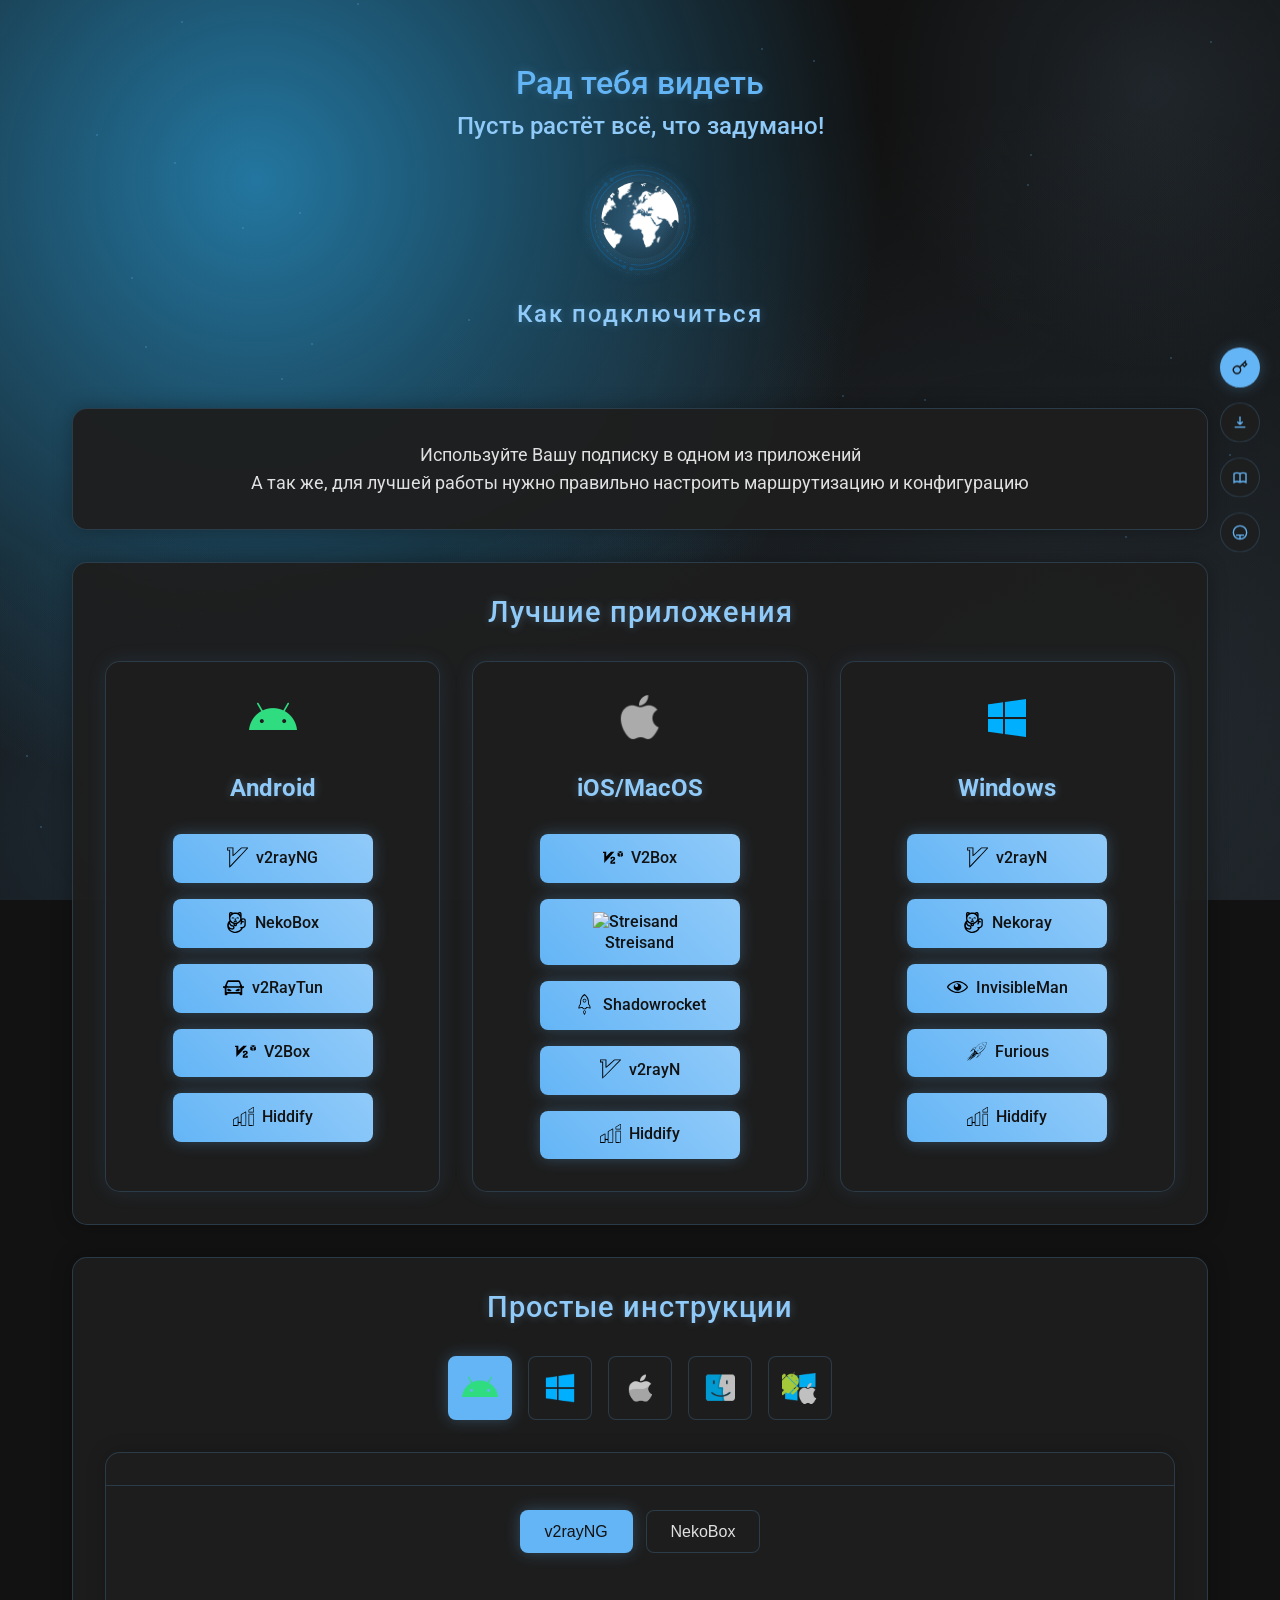
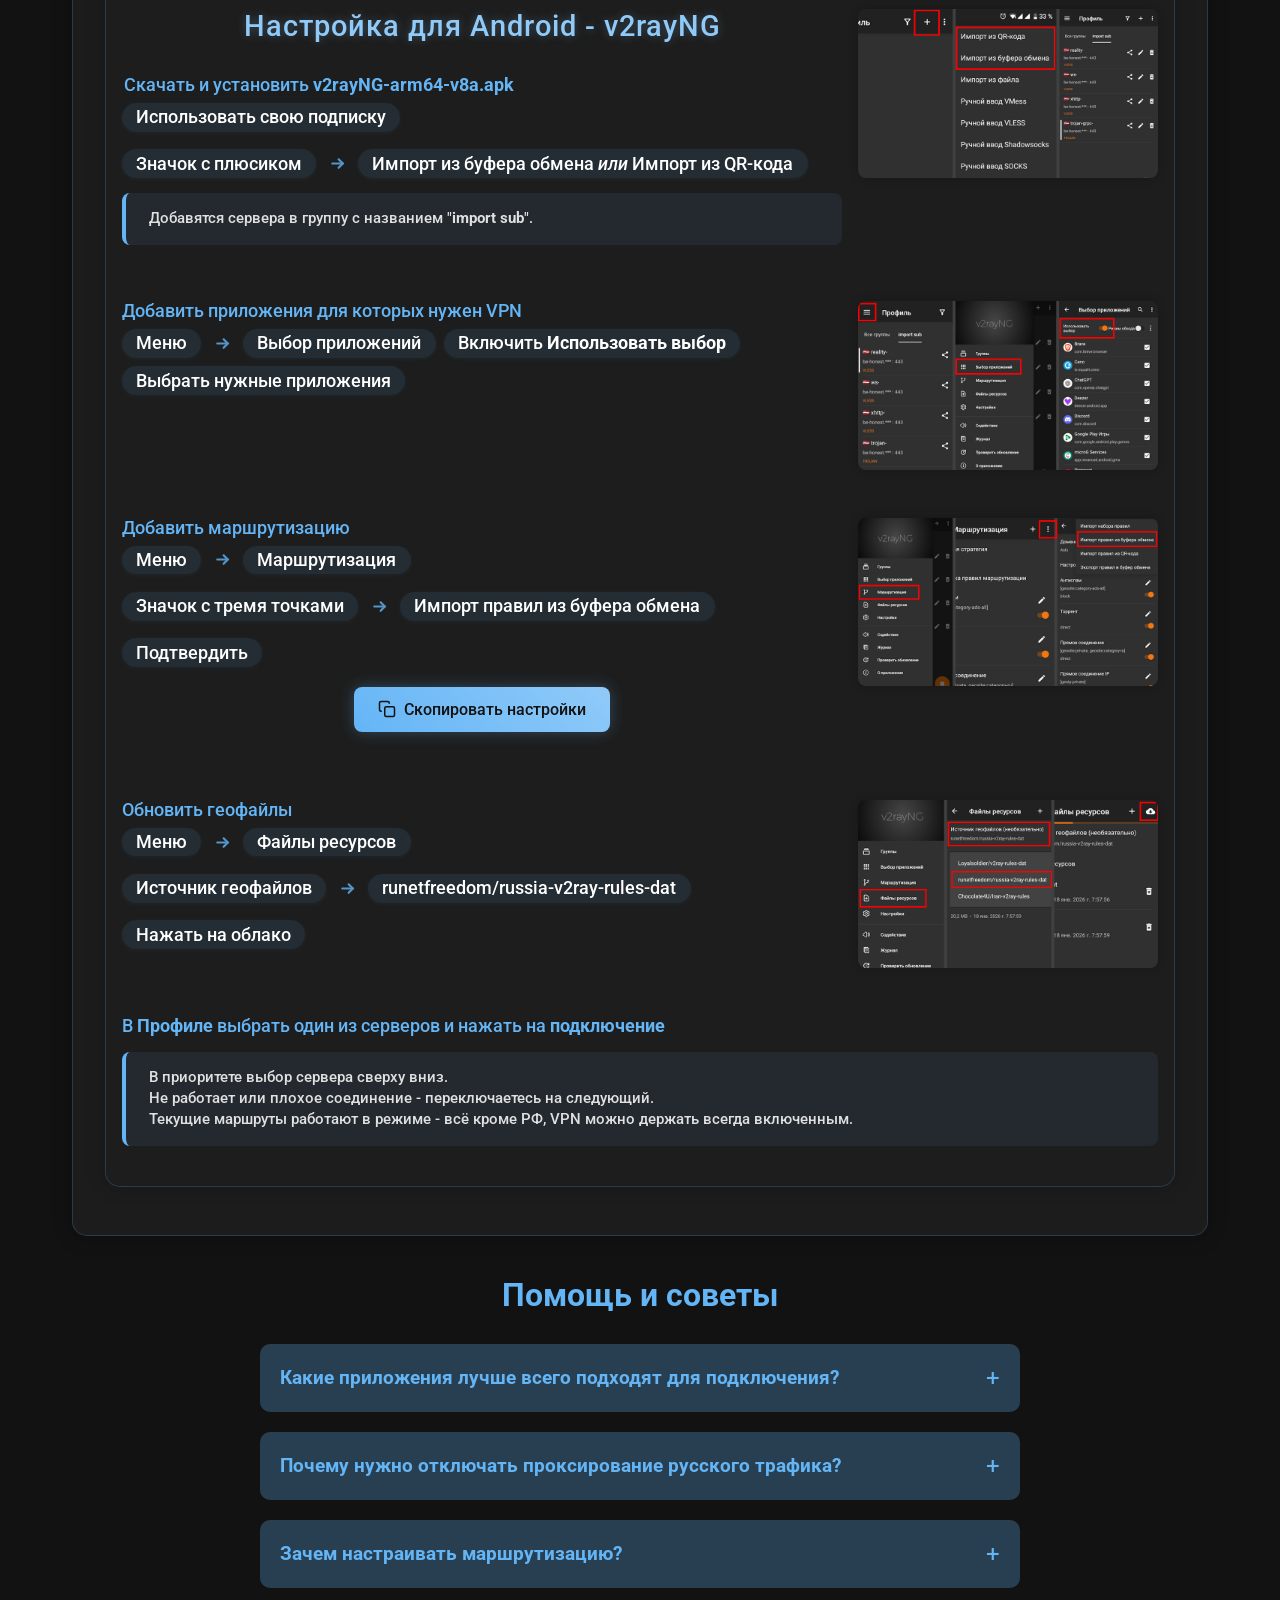
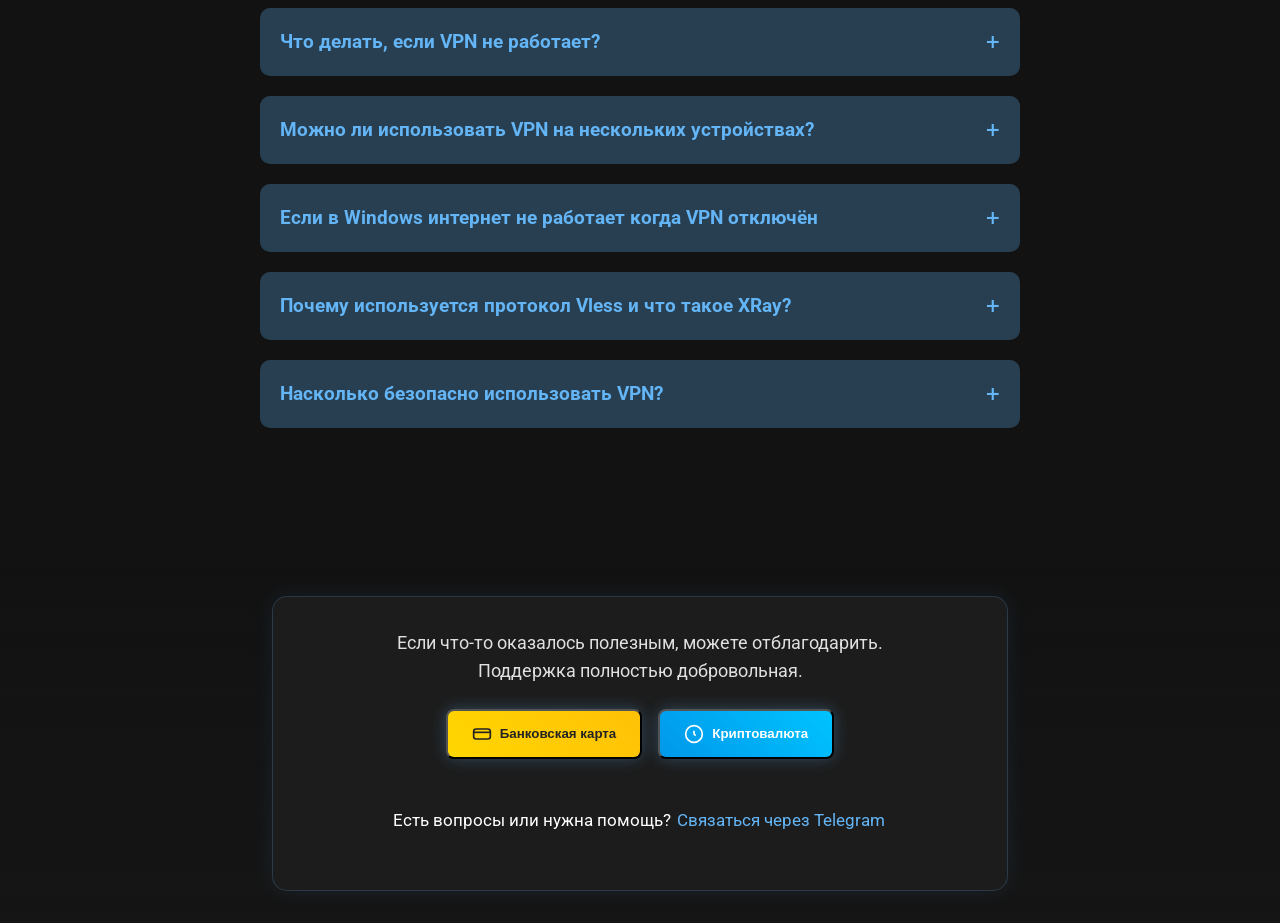
==== commit fe3d0195: "Add files via upload" ====
--- a/index.html
+++ b/index.html
@@ -50,7 +50,7 @@
                         <a href="https://github.com/MatsuriDayo/NekoBoxForAndroid/releases/latest" class="download-btn" aria-label="Скачать NekoBox для Android"><img src="images/neko-icon.svg" alt="NekoBox" class="app-icon" />NekoBox</a>
                         <a href="https://github.com/DigneZzZ/v2raytun/releases/latest/download/v2RayTun_universal.apk" class="download-btn" aria-label="Скачать v2RayTun для Android"><img src="images/roadster-line.svg" alt="v2RayTun" class="app-icon" />v2RayTun</a>
                         <a href="https://play.google.com/store/apps/details?id=dev.hexasoftware.v2box" class="download-btn" aria-label="Скачать V2Box для Android"><img src="images/434x0w.svg" alt="V2Box" class="app-icon" />V2Box</a>
-                        <a href="https://github.com/hiddify/hiddify-next/releases/latest/download/Hiddify-Android-universal.apk" class="download-btn" aria-label="Скачать Hoddify для Android"><img src="images/hiddify-icon.svg" alt="Hiddify" class="app-icon" />Hiddify</a>
+                        <a href="https://github.com/hiddify/hiddify-next/releases/latest/download/Hiddify-Android-universal.apk" class="download-btn" aria-label="Скачать Hiddify для Android"><img src="images/hiddify-icon.svg" alt="Hiddify" class="app-icon" />Hiddify</a>
                     </div>
                     <div class="platform-card">
                         <div class="platform-icon apple-icon" aria-hidden="true">
@@ -58,10 +58,10 @@
                         </div>
                         <h3>iOS/MacOS</h3>
                         <a href="https://apps.apple.com/ru/app/v2box-v2ray-client/id6446814690" class="download-btn" aria-label="Скачать V2Box для iOS/MacOS"><img src="images/434x0w.svg" alt="V2Box" class="app-icon" />V2Box</a>
-                        <a href="https://github.com/hiddify/hiddify-app/releases/latest" class="download-btn" aria-label="Скачать Hiddify для iOS/MacOS"><img src="images/hiddify-icon.svg" alt="Hiddify" class="app-icon" />Hiddify</a>
+                        <a href="https://apps.apple.com/ru/app/streisand/id6450534064" class="download-btn" aria-label="Скачать Streisand для iOS/MacOS"><img src="images/streisand.svg" alt="Streisand" class="app-icon" />Streisand</a>
                         <a href="https://apps.apple.com/ru/app/shadowrocket/id932747118" class="download-btn" aria-label="Скачать Shadowrocket для iOS/MacOS"><img src="images/shadowrocket-icon.svg" alt="Shadowrocket" class="app-icon" />Shadowrocket</a>
                         <a href="https://github.com/2dust/v2rayN/releases/latest" class="download-btn" aria-label="Скачать v2rayN для MacOS"><img src="images/send-plane-line.svg" alt="v2rayN" class="app-icon" />v2rayN</a>
-                        <a href="https://github.com/yanue/V2rayU/releases/latest" class="download-btn" aria-label="Скачать v2RayU для MacOS"><img src="images/v2rayu-icon2.svg" alt="v2RayU" class="app-icon" />V2rayU</a>
+                        <a href="https://github.com/hiddify/hiddify-app/releases/latest" class="download-btn" aria-label="Скачать Hiddify для iOS/MacOS"><img src="images/hiddify-icon.svg" alt="Hiddify" class="app-icon" />Hiddify</a>
                     </div>
                     <div class="platform-card">
                         <div class="platform-icon windows-icon" aria-hidden="true">
@@ -70,9 +70,9 @@
                         <h3>Windows</h3>
                         <a href="https://github.com/2dust/v2rayN/releases/latest/download/v2rayN-windows-64-desktop.zip" class="download-btn" aria-label="Скачать v2rayN для Windows"><img src="images/send-plane-line.svg" alt="v2rayN" class="app-icon" />v2rayN</a>
                         <a href="https://github.com/MatsuriDayo/nekoray/releases/latest" class="download-btn" aria-label="Скачать NekoBox для Windows"><img src="images/neko-icon.svg" alt="NekoBox" class="app-icon" />Nekoray</a>
-                        <a href="https://github.com/hiddify/hiddify-app/releases/latest/download/Hiddify-Windows-Setup-x64.Msix" class="download-btn" aria-label="Скачать Hiddify для Windows"><img src="images/hiddify-icon.svg" alt="Hiddify" class="app-icon" />Hiddify</a>
                         <a href="https://github.com/InvisibleManVPN/InvisibleMan-XRayClient/releases/latest/download/InvisibleManXRay-x64.zip" class="download-btn" aria-label="Скачать InvisibleMan для Windows"><img src="images/eye-off-line.svg" alt="InvisibleMan" class="app-icon" />InvisibleMan</a>
                         <a href="https://github.com/LorenEteval/Furious/releases/latest" class="download-btn" aria-label="Скачать Furious для Windows/MacOS"><img src="images/rocket-line.svg" alt="Furious" class="app-icon" />Furious</a>
+                        <a href="https://github.com/hiddify/hiddify-app/releases/latest/download/Hiddify-Windows-Setup-x64.Msix" class="download-btn" aria-label="Скачать Hiddify для Windows"><img src="images/hiddify-icon.svg" alt="Hiddify" class="app-icon" />Hiddify</a>
                     </div>
                 </div>
             </div>
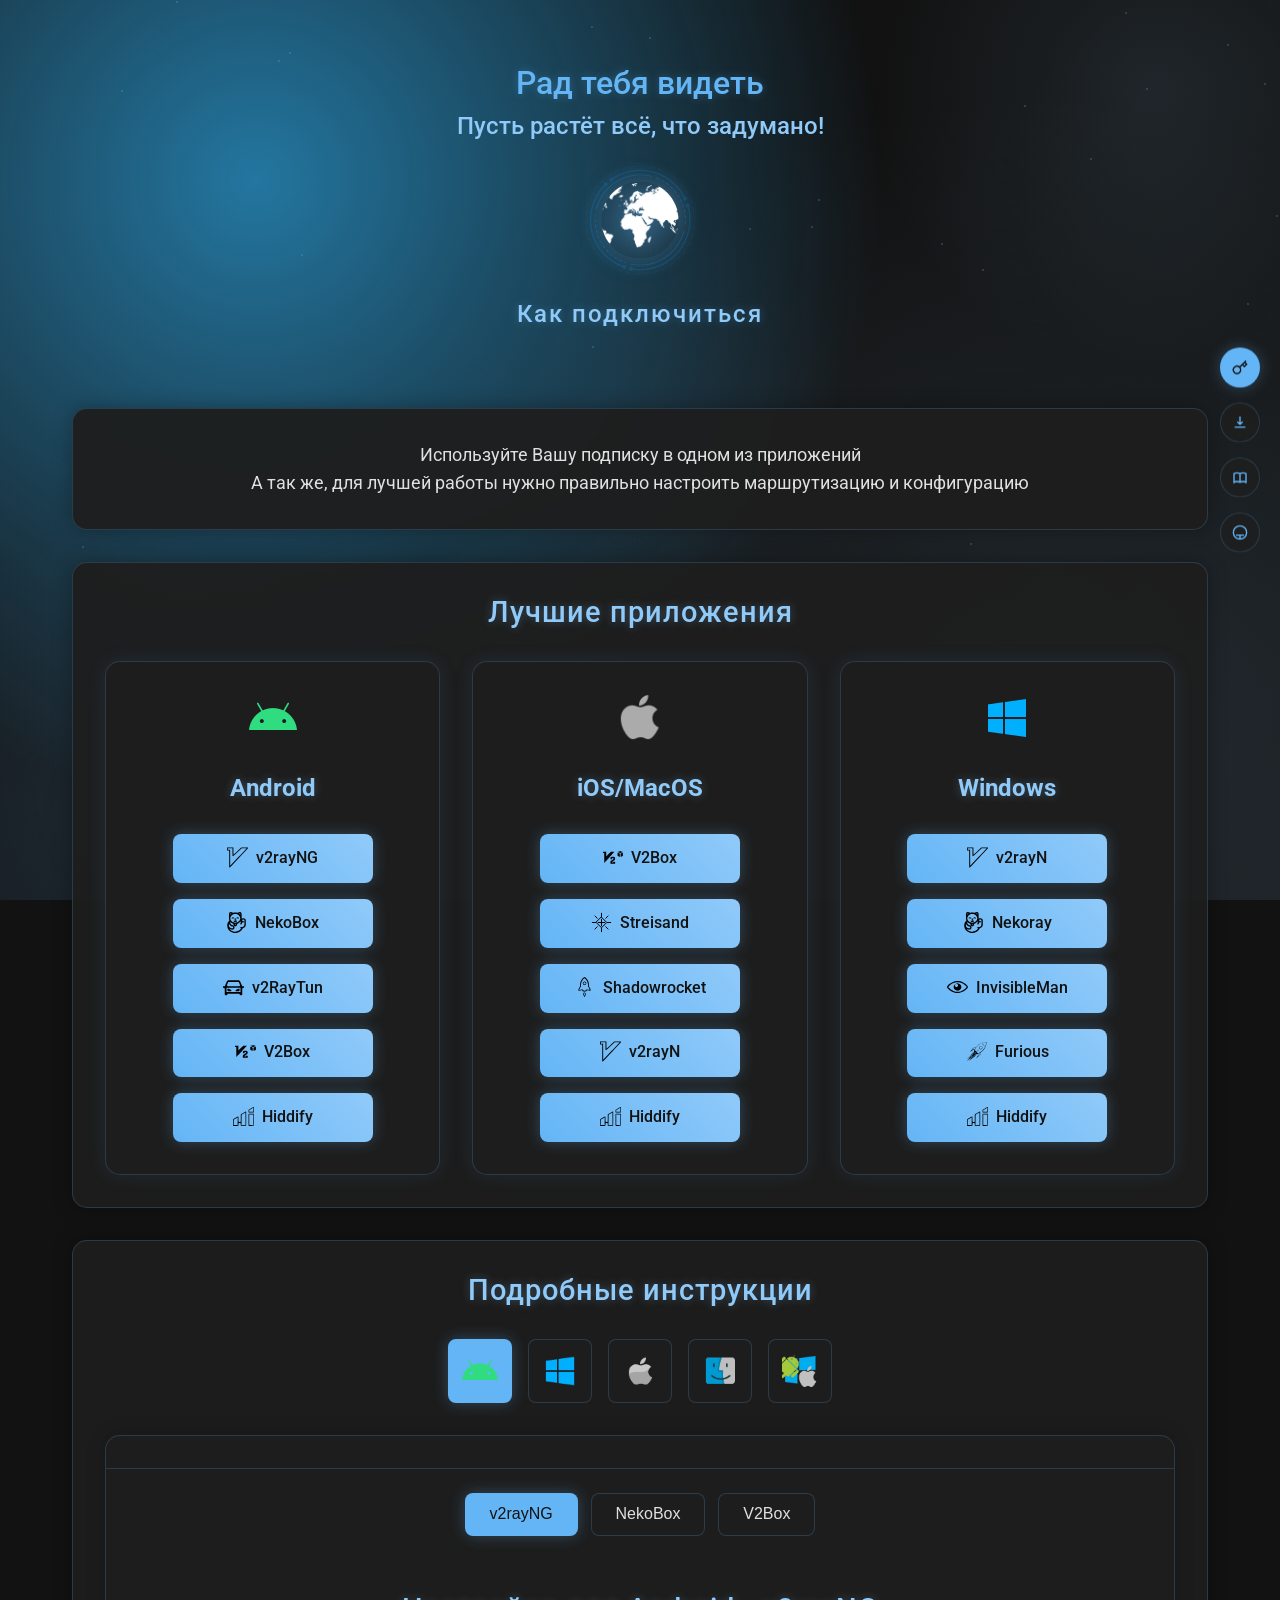
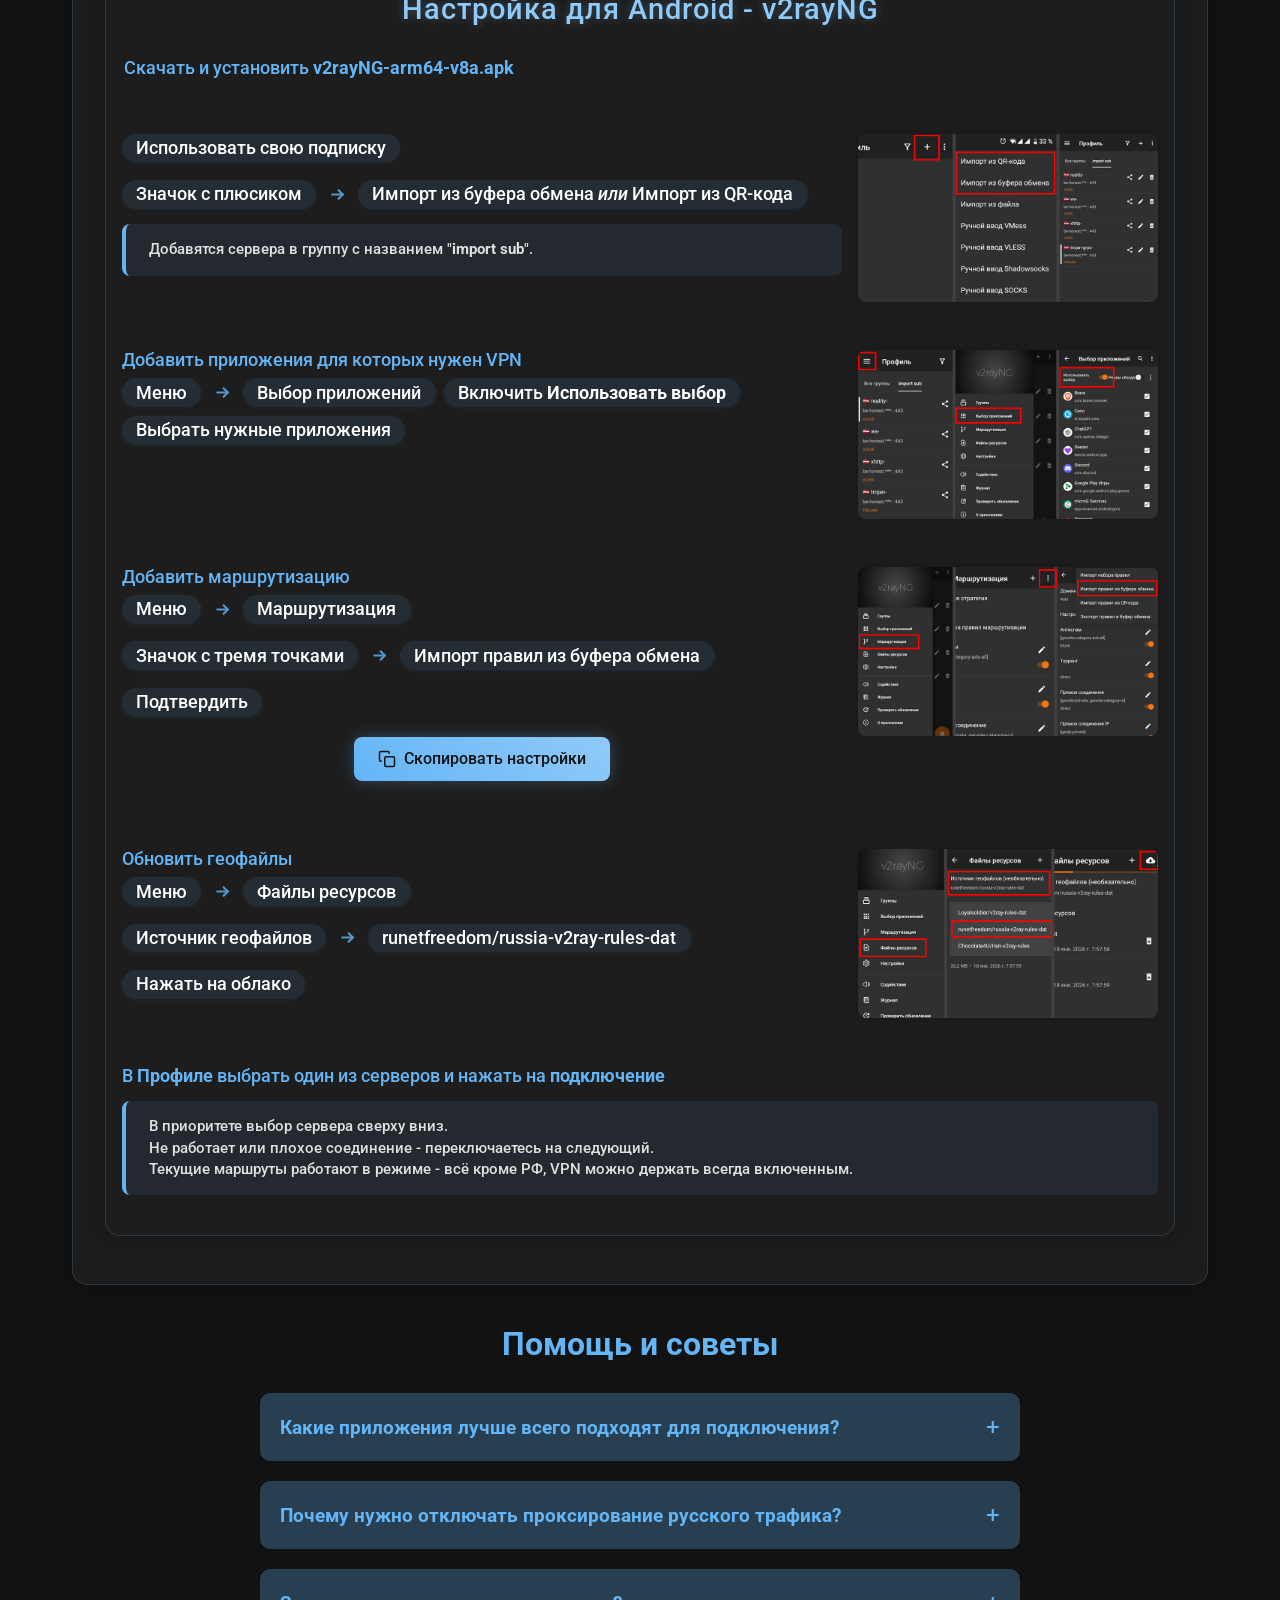
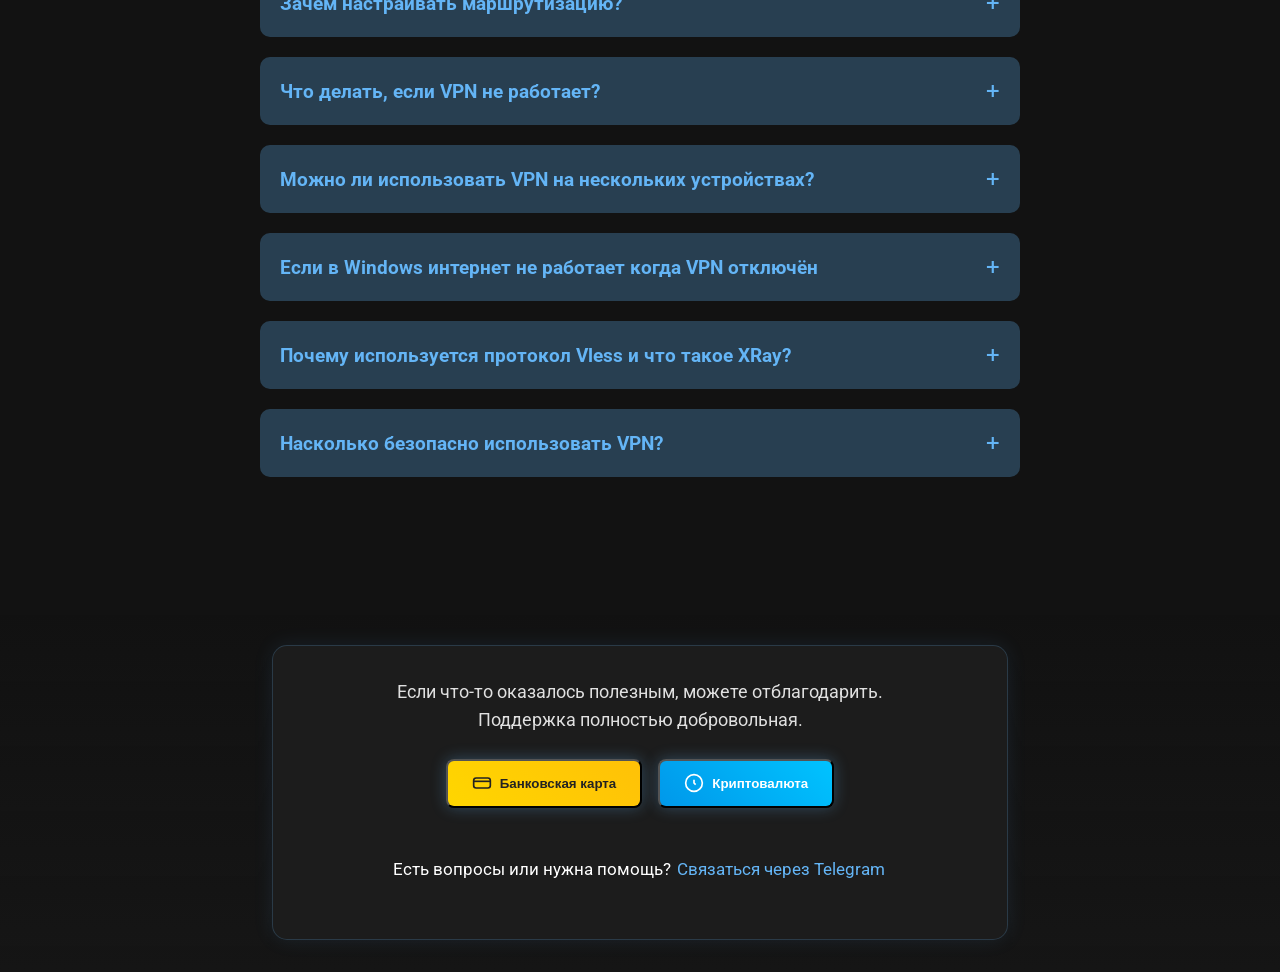
==== commit 9954f6da: "Add files via upload" ====
--- a/index.html
+++ b/index.html
@@ -78,7 +78,7 @@
             </div>
 
             <div class="instructions-section" id="instructions-section">
-                <h2>Простые инструкции</h2>
+                <h2>Подробные инструкции</h2>
                 <div class="platform-selector">
                     <button class="platform-tab active" data-platform="android" aria-label="Android">
                         <div class="platform-icon android-icon" aria-hidden="true">
@@ -116,6 +116,10 @@
                                         <div class="instruction-step-content">
                                             <h2>Настройка для Android - v2rayNG</h2>
                                             <h3><a href="https://github.com/2dust/v2rayNG/releases/latest" target="_blank" class="plain-link">Скачать и установить <b>v2rayNG-arm64-v8a.apk</b></a></h3>
+                                        </div>
+                                    </div>
+                                    <div class="instruction-step">
+                                        <div class="instruction-step-content">
                                             <div class="steps-chain">
                                                 <span class="step">Использовать свою подписку</span>
                                             </div>
@@ -227,6 +231,10 @@
                                         <div class="instruction-step-content">
                                             <h2>Настройка для Android - NekoBox</h2>
                                             <h3><a href="https://github.com/MatsuriDayo/NekoBoxForAndroid/releases/latest" target="_blank" class="plain-link">Скачать и установить <b>NekoBox-arm64-v8a.apk</b></a></h3>
+                                        </div>
+                                    </div>
+                                    <div class="instruction-step">
+                                        <div class="instruction-step-content">
                                             <div class="steps-chain">
                                                 <span class="step">Использовать свою подписку</span>
                                             </div>
@@ -324,6 +332,117 @@
                                 </div>
                             </div>
                         </div>
+                        <div class="app-instruction" data-app-id="v2box" style="display: none;">
+                            <div class="instruction-content">
+                                <div class="instruction-steps">
+                                    <div class="instruction-step">
+                                        <div class="instruction-step-content">
+                                            <h2>Настройка для Android - V2Box</h2>
+                                            <h3><a href="https://play.google.com/store/apps/details?id=dev.hexasoftware.v2box" target="_blank" class="plain-link">Скачать и установить <b>V2Box с Google Play</b></a></h3>
+                                        </div>
+                                    </div>
+                                    <div class="instruction-step">
+                                        <div class="instruction-step-content">
+                                            <div class="steps-chain">
+                                                <span class="step">Добавить маршрутизацию</span>
+                                            </div>
+                                            <div class="steps-chain">
+                                                <span class="step">Home</span>
+                                                <svg class="arrow-icon" width="20" height="20" viewBox="0 0 20 20" fill="none"><path d="M5 10H15" stroke="#64B5F6" stroke-width="2" stroke-linecap="round"/><path d="M11 6L15 10L11 14" stroke="#64B5F6" stroke-width="2" stroke-linecap="round"/></svg>
+                                                <span class="step">Маршрутизация</span>
+                                                <svg class="arrow-icon" width="20" height="20" viewBox="0 0 20 20" fill="none"><path d="M5 10H15" stroke="#64B5F6" stroke-width="2" stroke-linecap="round"/><path d="M11 6L15 10L11 14" stroke="#64B5F6" stroke-width="2" stroke-linecap="round"/></svg>
+                                                <span class="step">Редактировать правила</span>
+                                            </div>
+                                            <div class="steps-chain">
+                                                <span class="step">Сменить Стратегию домена на <i>AsIs</i></span>
+                                            </div>
+                                            <div class="steps-chain">
+                                                <span class="step">Значок с тремя точками</span>
+                                                <svg class="arrow-icon" width="20" height="20" viewBox="0 0 20 20" fill="none"><path d="M5 10H15" stroke="#64B5F6" stroke-width="2" stroke-linecap="round"/><path d="M11 6L15 10L11 14" stroke="#64B5F6" stroke-width="2" stroke-linecap="round"/></svg>
+                                                <span class="step">Import ruleset from clipboard</span>
+                                            </div>
+                                            <div class="steps-chain">
+                                                <span class="step">Confirm</span>
+                                            </div>
+                                            <div style="display: flex; justify-content: center; margin: 20px 0;">
+                                                <button class="copy-routing-btn" data-routing-file="routes/RouteV2rayNG" aria-label="Скопировать настройки маршрутизации в буфер обмена">
+                                                    <svg width="18" height="18" viewBox="0 0 24 24" fill="none" stroke="currentColor" stroke-width="2" style="margin-right: 8px;">
+                                                        <rect x="9" y="9" width="13" height="13" rx="2" ry="2"></rect>
+                                                        <path d="M5 15H4a2 2 0 0 1-2-2V4a2 2 0 0 1 2-2h9a2 2 0 0 1 2 2v1"></path>
+                                                    </svg>
+                                                    Скопировать настройки
+                                                </button>
+                                            </div>
+                                        </div>
+                                        <div class="instruction-images">
+                                            <div class="image-placeholder">
+                                                <img src="images/v2box1.png" alt="" class="zoomable-image" loading="lazy">
+                                            </div>
+                                        </div>
+                                    </div>
+                                    <div class="instruction-step">
+                                        <div class="instruction-step-content">
+                                            <h3>Обновить геофайлы</b></h3>
+                                            <div class="steps-chain">
+                                                <span class="step">Home</span>
+                                                <svg class="arrow-icon" width="20" height="20" viewBox="0 0 20 20" fill="none"><path d="M5 10H15" stroke="#64B5F6" stroke-width="2" stroke-linecap="round"/><path d="M11 6L15 10L11 14" stroke="#64B5F6" stroke-width="2" stroke-linecap="round"/></svg>
+                                                <span class="step">Маршрутизация</span>
+                                                <svg class="arrow-icon" width="20" height="20" viewBox="0 0 20 20" fill="none"><path d="M5 10H15" stroke="#64B5F6" stroke-width="2" stroke-linecap="round"/><path d="M11 6L15 10L11 14" stroke="#64B5F6" stroke-width="2" stroke-linecap="round"/></svg>
+                                                <span class="step">Файлы георесурсов</span>
+                                            </div>
+                                            <div class="steps-chain">
+                                                <span class="step">Source</i></span>
+                                                <svg class="arrow-icon" width="20" height="20" viewBox="0 0 20 20" fill="none"><path d="M5 10H15" stroke="#64B5F6" stroke-width="2" stroke-linecap="round"/><path d="M11 6L15 10L11 14" stroke="#64B5F6" stroke-width="2" stroke-linecap="round"/></svg>
+                                                <span class="step">runetfreedom/russia-v2ray-rules-dat</span>
+                                                <svg class="arrow-icon" width="20" height="20" viewBox="0 0 20 20" fill="none"><path d="M5 10H15" stroke="#64B5F6" stroke-width="2" stroke-linecap="round"/><path d="M11 6L15 10L11 14" stroke="#64B5F6" stroke-width="2" stroke-linecap="round"/></svg>
+                                                <span class="step">Нажать на облачко</span>
+                                            </div>
+                                        </div>
+                                        <div class="instruction-images">
+                                            <div class="image-placeholder">
+                                                <img src="images/v2box2.png" alt="" class="zoomable-image" loading="lazy">
+                                            </div>
+                                        </div>
+                                    </div>
+                                    <div class="instruction-step">
+                                        <div class="instruction-step-content">
+                                            <h3>Скопировать свою подписку</h3>
+                                            <div class="steps-chain">
+                                                <span class="step">Конфигурации</span>
+                                                <svg class="arrow-icon" width="20" height="20" viewBox="0 0 20 20" fill="none"><path d="M5 10H15" stroke="#64B5F6" stroke-width="2" stroke-linecap="round"/><path d="M11 6L15 10L11 14" stroke="#64B5F6" stroke-width="2" stroke-linecap="round"/></svg>
+                                                <span class="step">Значок плюсика</span>
+                                                <svg class="arrow-icon" width="20" height="20" viewBox="0 0 20 20" fill="none"><path d="M5 10H15" stroke="#64B5F6" stroke-width="2" stroke-linecap="round"/><path d="M11 6L15 10L11 14" stroke="#64B5F6" stroke-width="2" stroke-linecap="round"/></svg>
+                                                <span class="step">Добавить подписку</span>
+                                            </div>
+                                            <div class="steps-chain">
+                                                <span class="step">Название ввести любое, в URL вставить подписку</span>
+                                            </div>
+                                            <div class="steps-chain">
+                                                <span class="step">Нажать Добавить подписку</span>
+                                            </div>
+                                            <div class="steps-chain">
+                                                <span class="step">Появятся сервера</span>
+                                            </div>
+                                        </div>
+                                        <div class="instruction-images">
+                                            <div class="image-placeholder">
+                                                <img src="images/v2box3.png" alt="" class="zoomable-image" loading="lazy">
+                                            </div>
+                                        </div>
+                                    </div>
+                                    <div class="instruction-step">
+                                        <div class="instruction-step-content">
+                                            <h3>Выбрать один из серверов и нажать Подключиться</h3>
+                                            <p class="info-accent">
+                                                В приоритете выбор сервера сверху вниз.<br>
+                                                Не работает или плохое соединение - переключаетесь на следующий.<br>
+                                                Текущие маршруты работают в режиме - всё кроме РФ, VPN можно держать всегда включенным.
+                                            </p>
+                                        </div>
+                                    </div>
+                                </div>
+                            </div>
+                        </div>
                     </div>
 
                     <div class="instruction-block windows-instructions" style="display: none;">
@@ -335,6 +454,10 @@
                                         <div class="instruction-step-content">
                                             <h2>Настройка для Windows - v2rayN</h2>
                                             <h3><a href="https://github.com/2dust/v2rayN/releases/latest/download/v2rayN-windows-64-desktop.zip" target="_blank" class="plain-link">Скачать и распаковать v2rayN-windows-64-desktop.zip</a></h3>
+                                        </div>
+                                    </div>
+                                    <div class="instruction-step">
+                                        <div class="instruction-step-content">
                                             <div class="steps-chain">
                                                 <span class="step">Запустить от имени администратора</span>
                                             </div>
@@ -430,8 +553,12 @@
                                 <div class="instruction-steps">
                                     <div class="instruction-step">
                                         <div class="instruction-step-content">
-                                                <h2>Настройка для Windows - Nekoray</h2>
-                                                <h3><a href="https://github.com/MatsuriDayo/nekoray/releases/latest" target="_blank" class="plain-link">Скачать и распаковать nekoray-windows64.zip</a></h3>
+                                            <h2>Настройка для Windows - Nekoray</h2>
+                                            <h3><a href="https://github.com/MatsuriDayo/nekoray/releases/latest" target="_blank" class="plain-link">Скачать и распаковать nekoray-windows64.zip</a></h3>
+                                        </div>
+                                    </div>
+                                    <div class="instruction-step">
+                                        <div class="instruction-step-content">
                                             <div class="steps-chain">
                                                 <span class="step">Запустить от имени администратора</span>
                                             </div>
@@ -558,23 +685,123 @@
                     </div>
 
                     <div class="instruction-block ios-instructions" style="display: none;">
+                    <div class="app-instruction" data-app-id="v2box" style="display: none;">
                         <div class="instruction-content">
                             <div class="instruction-steps">
                                 <div class="instruction-step">
                                     <div class="instruction-step-content">
-                                        <h2>Настройка для iOS</h2>
-                                        <h3>Инструкция в разработке</h3>
-                                        <div class="steps-chain">
-                                            <span class="step">Инструкция по настройке VPN для iOS находится в разработке.</span>
-                                        </div>
-                                        <div class="steps-chain">
-                                            <span class="step">Используйте универсальную инструкцию.</span>
-                                        </div>
+                                        <h2>Настройка для iOS - V2Box</h2>
+                                        <h3><a href="https://apps.apple.com/ru/app/v2box-v2ray-client/id6446814690" target="_blank" class="plain-link">Скачать и установить <b>V2Box с App Store</b></a></h3>
+                                    </div>
+                                </div>
+                                <div class="instruction-step">
+                                    <div class="instruction-step-content">
+                                        <div class="steps-chain">
+                                            <span class="step">Добавить маршрутизацию</span>
+                                        </div>
+                                        <div class="steps-chain">
+                                            <span class="step">Home</span>
+                                            <svg class="arrow-icon" width="20" height="20" viewBox="0 0 20 20" fill="none"><path d="M5 10H15" stroke="#64B5F6" stroke-width="2" stroke-linecap="round"/><path d="M11 6L15 10L11 14" stroke="#64B5F6" stroke-width="2" stroke-linecap="round"/></svg>
+                                            <span class="step">Маршрутизация</span>
+                                            <svg class="arrow-icon" width="20" height="20" viewBox="0 0 20 20" fill="none"><path d="M5 10H15" stroke="#64B5F6" stroke-width="2" stroke-linecap="round"/><path d="M11 6L15 10L11 14" stroke="#64B5F6" stroke-width="2" stroke-linecap="round"/></svg>
+                                            <span class="step">Редактировать правила</span>
+                                        </div>
+                                        <div class="steps-chain">
+                                            <span class="step">Сменить Стратегию домена на <i>AsIs</i></span>
+                                        </div>
+                                        <div class="steps-chain">
+                                            <span class="step">Значок с тремя точками</span>
+                                            <svg class="arrow-icon" width="20" height="20" viewBox="0 0 20 20" fill="none"><path d="M5 10H15" stroke="#64B5F6" stroke-width="2" stroke-linecap="round"/><path d="M11 6L15 10L11 14" stroke="#64B5F6" stroke-width="2" stroke-linecap="round"/></svg>
+                                            <span class="step">Import ruleset from clipboard</span>
+                                        </div>
+                                        <div class="steps-chain">
+                                            <span class="step">Confirm</span>
+                                        </div>
+                                        <div style="display: flex; justify-content: center; margin: 20px 0;">
+                                            <button class="copy-routing-btn" data-routing-file="routes/RouteV2rayNG" aria-label="Скопировать настройки маршрутизации в буфер обмена">
+                                                <svg width="18" height="18" viewBox="0 0 24 24" fill="none" stroke="currentColor" stroke-width="2" style="margin-right: 8px;">
+                                                    <rect x="9" y="9" width="13" height="13" rx="2" ry="2"></rect>
+                                                    <path d="M5 15H4a2 2 0 0 1-2-2V4a2 2 0 0 1 2-2h9a2 2 0 0 1 2 2v1"></path>
+                                                </svg>
+                                                Скопировать настройки
+                                            </button>
+                                        </div>
+                                    </div>
+                                    <div class="instruction-images">
+                                        <div class="image-placeholder">
+                                            <img src="images/v2box1.png" alt="" class="zoomable-image" loading="lazy">
+                                        </div>
+                                    </div>
+                                </div>
+                                <div class="instruction-step">
+                                    <div class="instruction-step-content">
+                                        <h3>Обновить геофайлы</b></h3>
+                                        <div class="steps-chain">
+                                            <span class="step">Home</span>
+                                            <svg class="arrow-icon" width="20" height="20" viewBox="0 0 20 20" fill="none"><path d="M5 10H15" stroke="#64B5F6" stroke-width="2" stroke-linecap="round"/><path d="M11 6L15 10L11 14" stroke="#64B5F6" stroke-width="2" stroke-linecap="round"/></svg>
+                                            <span class="step">Маршрутизация</span>
+                                            <svg class="arrow-icon" width="20" height="20" viewBox="0 0 20 20" fill="none"><path d="M5 10H15" stroke="#64B5F6" stroke-width="2" stroke-linecap="round"/><path d="M11 6L15 10L11 14" stroke="#64B5F6" stroke-width="2" stroke-linecap="round"/></svg>
+                                            <span class="step">Файлы георесурсов</span>
+                                        </div>
+                                        <div class="steps-chain">
+                                            <span class="step">Source</i></span>
+                                            <svg class="arrow-icon" width="20" height="20" viewBox="0 0 20 20" fill="none"><path d="M5 10H15" stroke="#64B5F6" stroke-width="2" stroke-linecap="round"/><path d="M11 6L15 10L11 14" stroke="#64B5F6" stroke-width="2" stroke-linecap="round"/></svg>
+                                            <span class="step">runetfreedom/russia-v2ray-rules-dat</span>
+                                            <svg class="arrow-icon" width="20" height="20" viewBox="0 0 20 20" fill="none"><path d="M5 10H15" stroke="#64B5F6" stroke-width="2" stroke-linecap="round"/><path d="M11 6L15 10L11 14" stroke="#64B5F6" stroke-width="2" stroke-linecap="round"/></svg>
+                                            <span class="step">Нажать на облачко</span>
+                                        </div>
+                                    </div>
+                                    <div class="instruction-images">
+                                        <div class="image-placeholder">
+                                            <img src="images/v2box2.png" alt="" class="zoomable-image" loading="lazy">
+                                        </div>
+                                    </div>
+                                </div>
+                                <div class="instruction-step">
+                                    <div class="instruction-step-content">
+                                        <h3>Скопировать свою подписку</h3>
+                                        <div class="steps-chain">
+                                            <span class="step">Конфигурации</span>
+                                            <svg class="arrow-icon" width="20" height="20" viewBox="0 0 20 20" fill="none"><path d="M5 10H15" stroke="#64B5F6" stroke-width="2" stroke-linecap="round"/><path d="M11 6L15 10L11 14" stroke="#64B5F6" stroke-width="2" stroke-linecap="round"/></svg>
+                                            <span class="step">Значок плюсика</span>
+                                            <svg class="arrow-icon" width="20" height="20" viewBox="0 0 20 20" fill="none"><path d="M5 10H15" stroke="#64B5F6" stroke-width="2" stroke-linecap="round"/><path d="M11 6L15 10L11 14" stroke="#64B5F6" stroke-width="2" stroke-linecap="round"/></svg>
+                                            <span class="step">Добавить подписку</span>
+                                        </div>
+                                        <div class="steps-chain">
+                                            <span class="step">Название ввести любое, в URL вставить подписку</span>
+                                        </div>
+                                        <div class="steps-chain">
+                                            <span class="step">Нажать Добавить подписку</span>
+                                        </div>
+                                        <div class="steps-chain">
+                                            <span class="step">Появятся сервера</span>
+                                        </div>
+                                    </div>
+                                    <div class="instruction-images">
+                                        <div class="image-placeholder">
+                                            <img src="images/v2box3.png" alt="" class="zoomable-image" loading="lazy">
+                                        </div>
+                                    </div>
+                                </div>
+                                <div class="instruction-step">
+                                    <div class="instruction-step-content">
+                                        <h3>Выбрать один из серверов и нажать Подключиться</h3>
+                                        <p class="info-accent">
+                                            В приоритете выбор сервера сверху вниз.<br>
+                                            Не работает или плохое соединение - переключаетесь на следующий.<br>
+                                            Текущие маршруты работают в режиме - всё кроме РФ, VPN можно держать всегда включенным.
+                                        </p>
+                                        <p class="info-accent">
+                                            Инструкция показана с приложения V2Box на Android'e.<br>
+                                            Интерфейс немного отличается от версии на iOS, однако функции все одинаковые.
+                                        </p>
                                     </div>
                                 </div>
                             </div>
                         </div>
                     </div>
+                    </div>
+
                     <div class="instruction-block macos-instructions" style="display: none;">
                         <!-- Инструкция для v2rayN MAC -->
                         <div class="app-instruction" data-app-id="v2raynmac" style="display: none;">
@@ -684,12 +911,12 @@
                     </div>
 
                     <div class="instruction-block universal-instructions" style="display: none;">
+                    <div class="app-instruction" data-app-id="hiddify" style="display: none;">
                         <div class="instruction-content">
                             <div class="instruction-steps">
                                 <div class="instruction-step">
                                     <div class="instruction-step-content">
-                                        <h2>Настройка для Всех ОС</h2>
-                                        <h3>Универсальная инструкция с автонастройкой</h3>
+                                        <h2>Настройка для Всех ОС - Hiddify</h2>
                                         <div class="steps-chain">
                                             <span class="step"><a href="https://github.com/hiddify/hiddify-app/releases/latest" target="_blank" class="plain-link">Скачать и установить <b>Hiddify</b></a> для своего устройства</span>
                                         </div>
@@ -717,6 +944,7 @@
                                 </div>
                             </div>
                         </div>
+                    </div>
                     </div>
                 </div>
             </div>
@@ -770,7 +998,6 @@
                                     <div class="faq-subquestion"><h4>macOS</h4><span class="faq-subtoggle">+</span></div>
                                     <div class="faq-subanswer">
                                         <ul>
-                                            <li>V2rayU — стабильный и простой клиент с поддержкой VLESS и Reality с китайским языком</li>
                                             <li>v2rayN — c 2024г работает и на macOS, но имеет интерфейс Windows UI</li>
                                             <li>ClashX — гибкий и мощный, можно использовать YAML-конфигурации</li>
                                             <li>Stash — современное решение, доступно и для macOS</li>
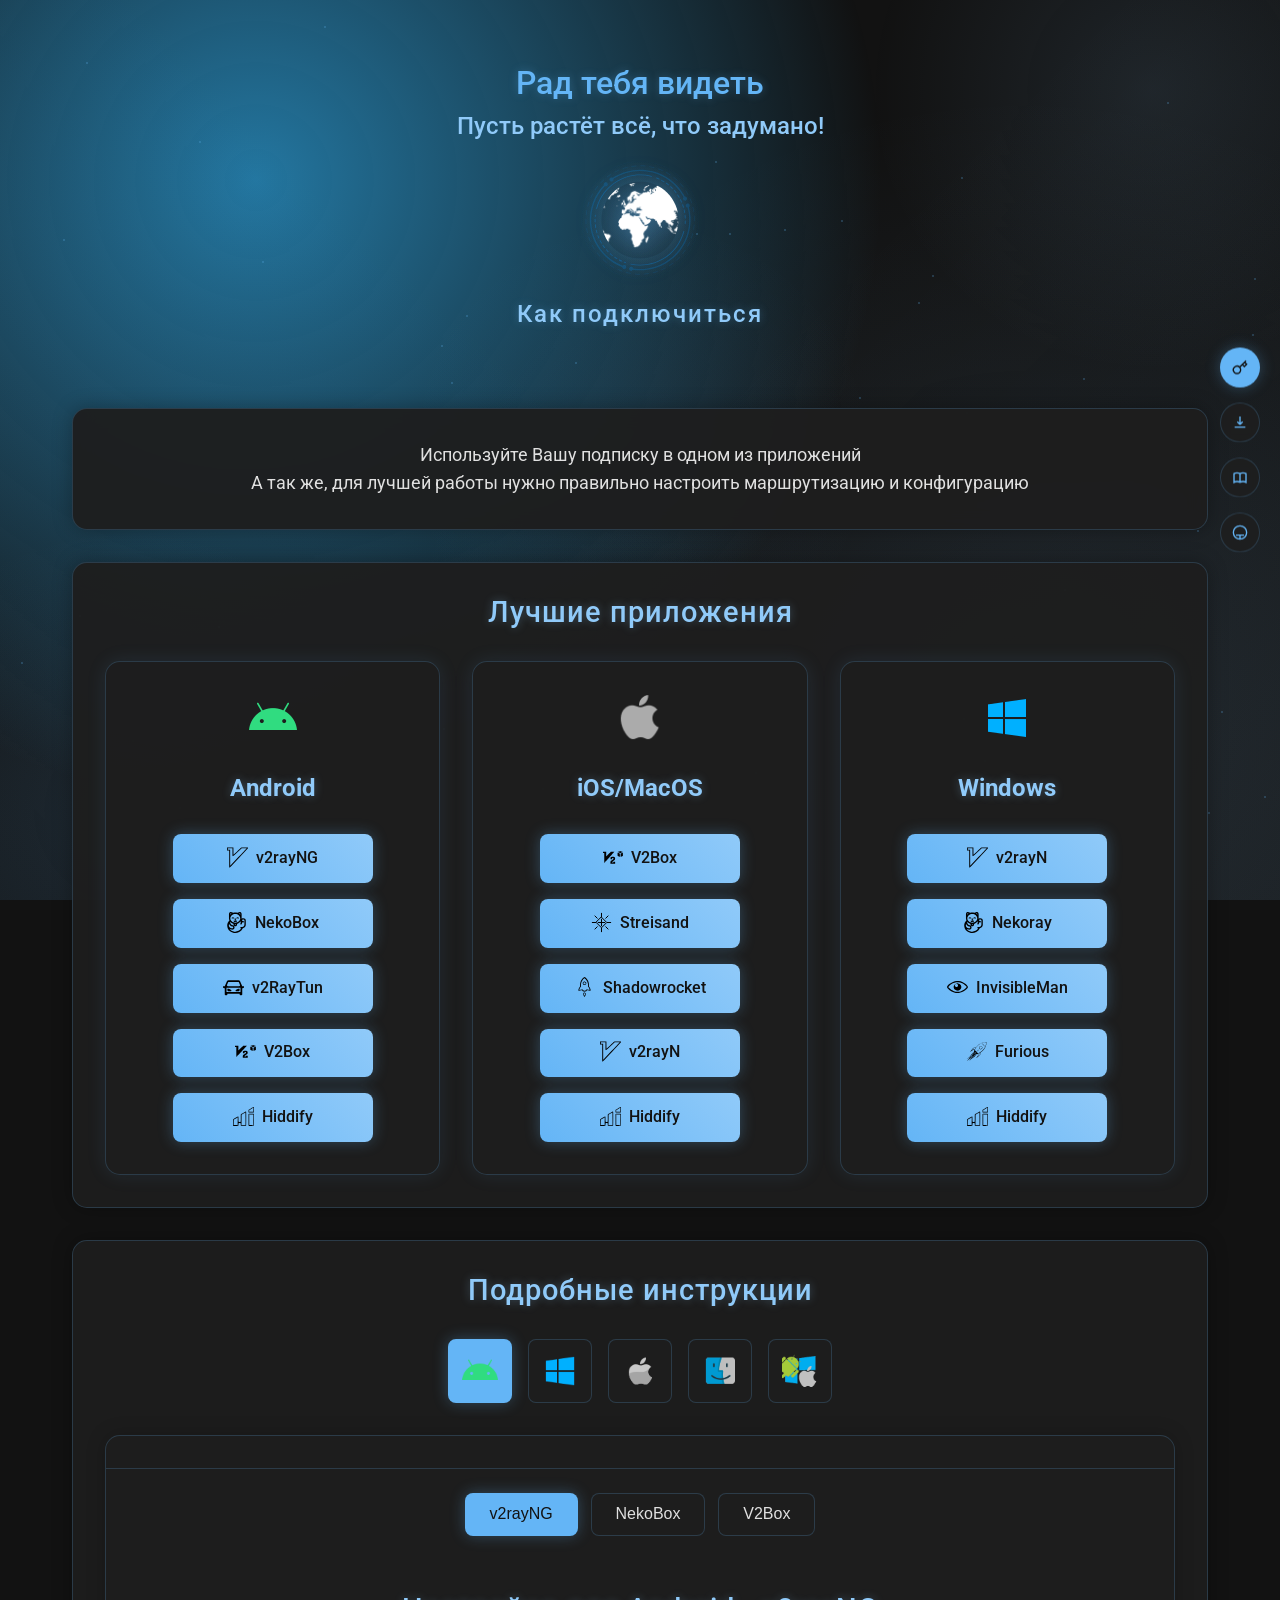
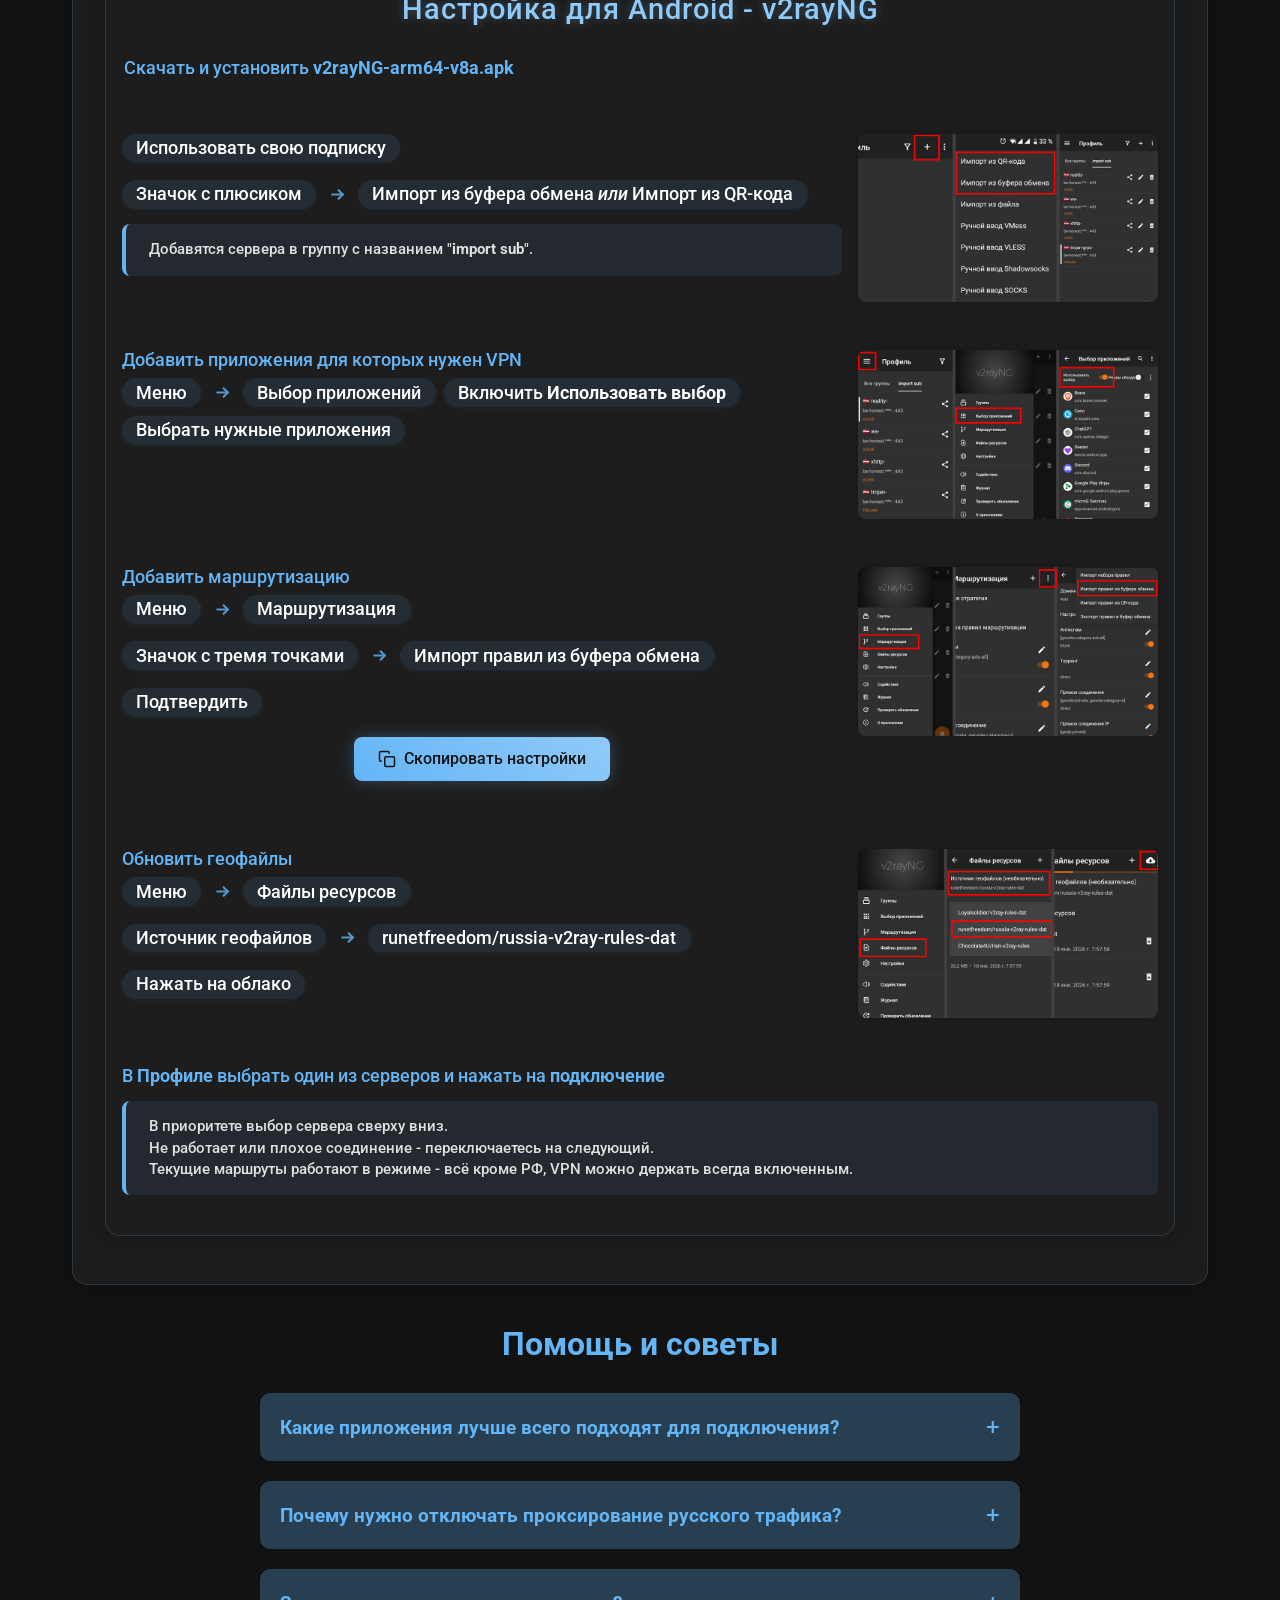
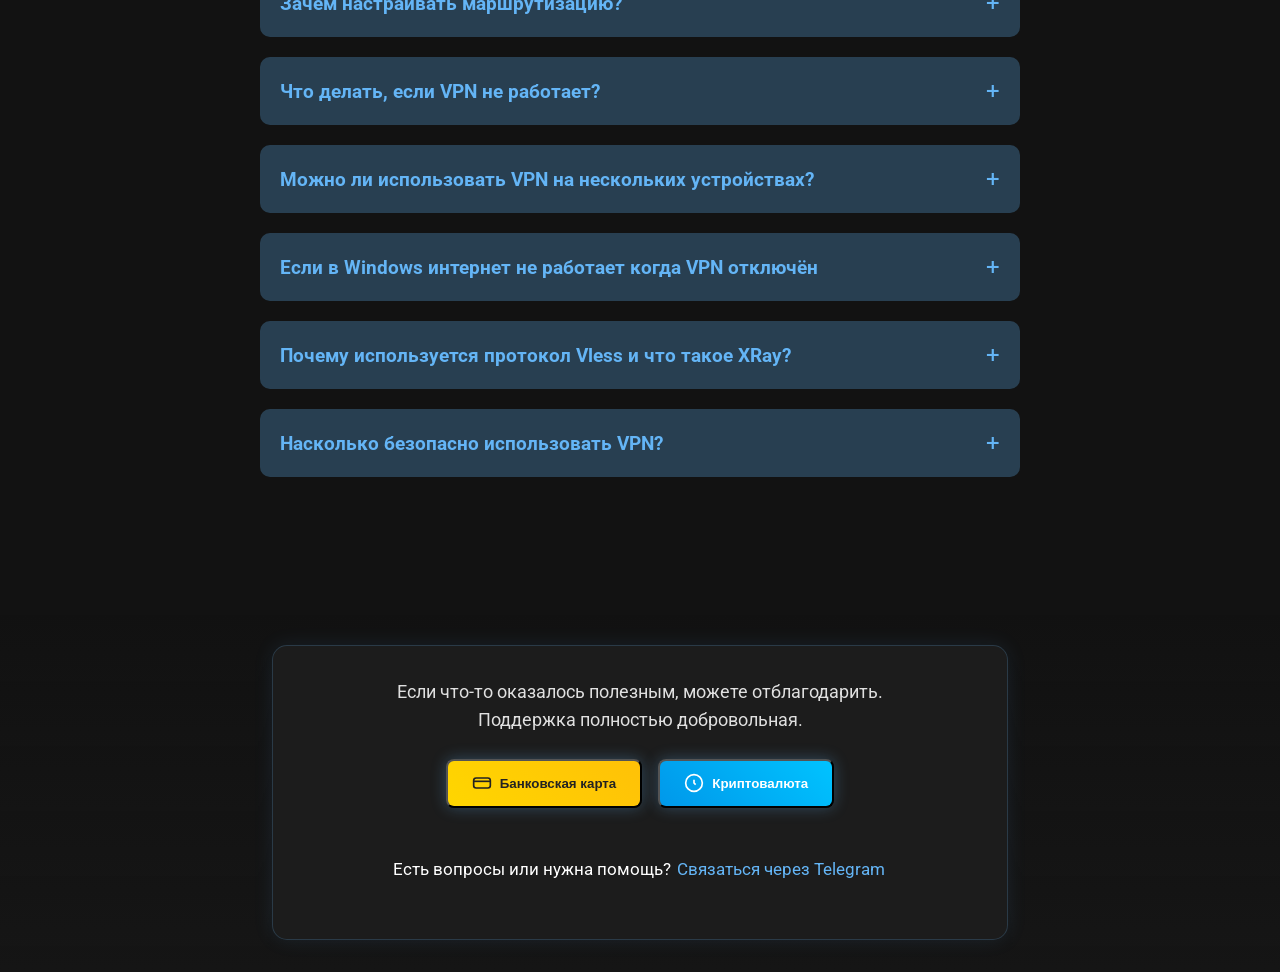
==== commit 5b57af0b: "Add files via upload" ====
--- a/index.html
+++ b/index.html
@@ -952,7 +952,6 @@
             <div class="faq-section" id="faq-section">
                 <h2>Помощь и советы</h2>
                 <div class="faq-container">
-
                     <div class="faq-item">
                         <div class="faq-question">
                             <h3>Какие приложения лучше всего подходят для подключения?</h3>
@@ -966,8 +965,8 @@
                                         <ul>
                                             <li>v2rayNG — лучший клиент на момент начала 2026г с постоянной поддержкой</li>
                                             <li>NekoBox — отличный стабильный клиент: удобный интерфейс и очень гибкая настройка</li>
-                                            <li>V2Ray Client / Hiddify — альтернативы для тех, кому нужен упрощённый Import-подход</li>
-                                            <li>v2RayTun — тоже вариант, хотя чаще используется как кросс-платформенный проект</li>
+                                            <li>Hiddify — альтернатива для тех, кому нужен ленивый подход</li>
+                                            <li>V2Box — основа как v2rayNG, но простой с урезанными функциями</li>
                                         </ul>
                                     </div>
                                 </div>
@@ -977,9 +976,8 @@
                                         <ul>
                                             <li>v2rayN — лучший клиент на момент начала 2026г с постоянной поддержкой</li>
                                             <li>Nekoray / NekoBox Desktop — отличный стабильный клиент: удобный интерфейс и очень гибкая настройка</li>
-                                            <li>Hiddify (Windows) — удобная универсальная сборка, часто обновляется</li>
+                                            <li>Hiddify (Windows) — удобная универсальная сборка, часто обновляется, нет настроек, для ленивых</li>
                                             <li>Furious / InvisibleMan — альтернативы с разным UX (Furious — современный интерфейс)</li>
-                                            <li>v2RayTun (Windows) — также вариант, часто используется как DNS/VLESS клиент</li>
                                         </ul>
                                     </div>
                                 </div>
@@ -990,7 +988,7 @@
                                             <li>V2Box — удобный клиент с поддержкой, подходит большинству пользователей</li>
                                             <li>Shadowrocket — платный, но мощный клиент с гибкими настройками протоколов</li>
                                             <li>FoXray / Streisand (разные проекты) — качественные клиенты на базе Xray</li>
-                                            <li>Hiddify — доступен и часто обновляется, но UX может быть нестандартным</li>
+                                            <li>Hiddify — доступен и часто обновляется, нет настроек. Вариант для ленивых</li>
                                         </ul>
                                     </div>
                                 </div>
@@ -1027,7 +1025,7 @@
                             <p>Многие российские сервисы (банки, кинопоиск, яндекс.музыка) работают только с российских IP-адресов.<br><br>
                                 При проксировании всего трафика через VPN некоторые сервисы не просто перестанут работать, а будут грузить лишний трафик.<br><br>
                                 Это и лишняя нагрузка на сервер, и вероятность блокировки использования VPN со стороны РКН.<br><br>
-                                Поэтому рекомендуется настроить маршрутизацию так, чтобы российский трафик шел напрямую, а остальной - через VPN.</p>
+                                Поэтому необходимо настроить маршрутизацию так, чтобы российский трафик шел напрямую.</p>
                         </div>
                     </div>
 
@@ -1056,12 +1054,21 @@
                             <p>Если VPN не работает, попробовать следующее:</p>
                             <ul>
                                 <li>Запустить программу от имени администратора</li>
-                                <li>Проверить полностью ли скопирован ключ</li>
+                                <li>Проверить полностью ли скопирована подписка</li>
                                 <li>Проверить настройки маршрутизации</li>
                                 <li>Отключить другие VPN приложения</li>
-                                <li>Проверить дату и время</li>
                                 <li>Перезагрузить устройство</li>
-                            </ul>
+                                <li>Возможно неправильная настройка - перенастроить по инструкции</li>
+                            </ul><br>
+                            <p>
+                                Сервер может временно не работать когда ведётся работа по устранению проблем и улучшения.<br>
+                                Нужно периодически обновлять подписку чтобы новые настройки сервера обновились.<br><br>
+                                При необходимости временно использовать бесплатные Drop сервера.<br>
+                                Скопируйте весь код из файла ниже и вставьте в приложение, создав новую группу.<br>
+                                <p class="info-accent">
+                                    <a href="https://github.com/Konstantn-blip/carbonsteel/blob/main/Drops.txt" target="_blank" class="plain-link">Открыть файл с Drop серверами</a>
+                                </p>
+                            </p>
                         </div>
                     </div>
 
@@ -1071,8 +1078,8 @@
                             <span class="faq-toggle">+</span>
                         </div>
                         <div class="faq-answer">
-                            <p>Да, один ключ VPN можно использовать на нескольких устройствах.<br><br>
-                                Но не получится использовать один ключ на нескольких устройствах одновременно.</p>
+                            <p>Да, можно использовать на нескольких устройствах.<br><br>
+                                Но не получится использовать подписку с одним и тем же сервером на нескольких устройствах одновременно.</p>
                         </div>
                     </div>
 
@@ -1099,7 +1106,7 @@
                                 </ul>
                             </p>
                             <div class="image-placeholder">
-                                <img src="images/check-ip-windows-1.png" alt="Отключение прокси (шаг 1)" class="zoomable-image" loading="lazy" style="width: 100%; height: auto; object-fit: contain;">
+                                <img src="images/check-ip-windows-1.png" alt="" class="zoomable-image" loading="lazy" style="width: 100%; height: auto; object-fit: contain;">
                             </div>
                         </div>
                     </div>
@@ -1110,9 +1117,9 @@
                             <span class="faq-toggle">+</span>
                         </div>
                         <div class="faq-answer">
-                            <p>"Мессенджер-МАХ" — это современный VPN, который помогает скрыть сам факт использования VPN.<br>
-                                Он делает так, что провайдеру кажется, будто вы просто открыли обычный сайт (например google.com, yandex.ru, telegram.org).</p>
-                            <p>VLESS — это протокол подключения, который поддерживает такую маскировку и высокую скорость.</p>
+                            <p>XRay — это современный VPN, который помогает скрыть сам факт использования VPN.<br>
+                                Он делает так, что провайдеру кажется, будто вы просто открыли обычный сайт.</p>
+                            <p>Vless — это протокол подключения, который поддерживает такую маскировку и высокую скорость.</p>
                         </div>
                     </div>
 
@@ -1122,8 +1129,11 @@
                             <span class="faq-toggle">+</span>
                         </div>
                         <div class="faq-answer">
-                            <p>Ваш трафик шифруется, никто (включая провайдера) не увидит, что вы делаете в интернете.<br><br>
-                                Но будьте внимательны: VPN — это не анонимность, а конфиденциальность.</p>
+                            <p>
+                                Ваш трафик шифруется, никто (включая провайдера) не увидит, что вы делаете в интернете.<br><br>
+                                Но будьте внимательны при использовании VPN (даже платных) от непроверенных источников.<br><br>
+                                Вы используете VPN для безопасности и конфиденциальности, а не с умыслом обойти блокировки
+                            </p>
                         </div>
                     </div>
 
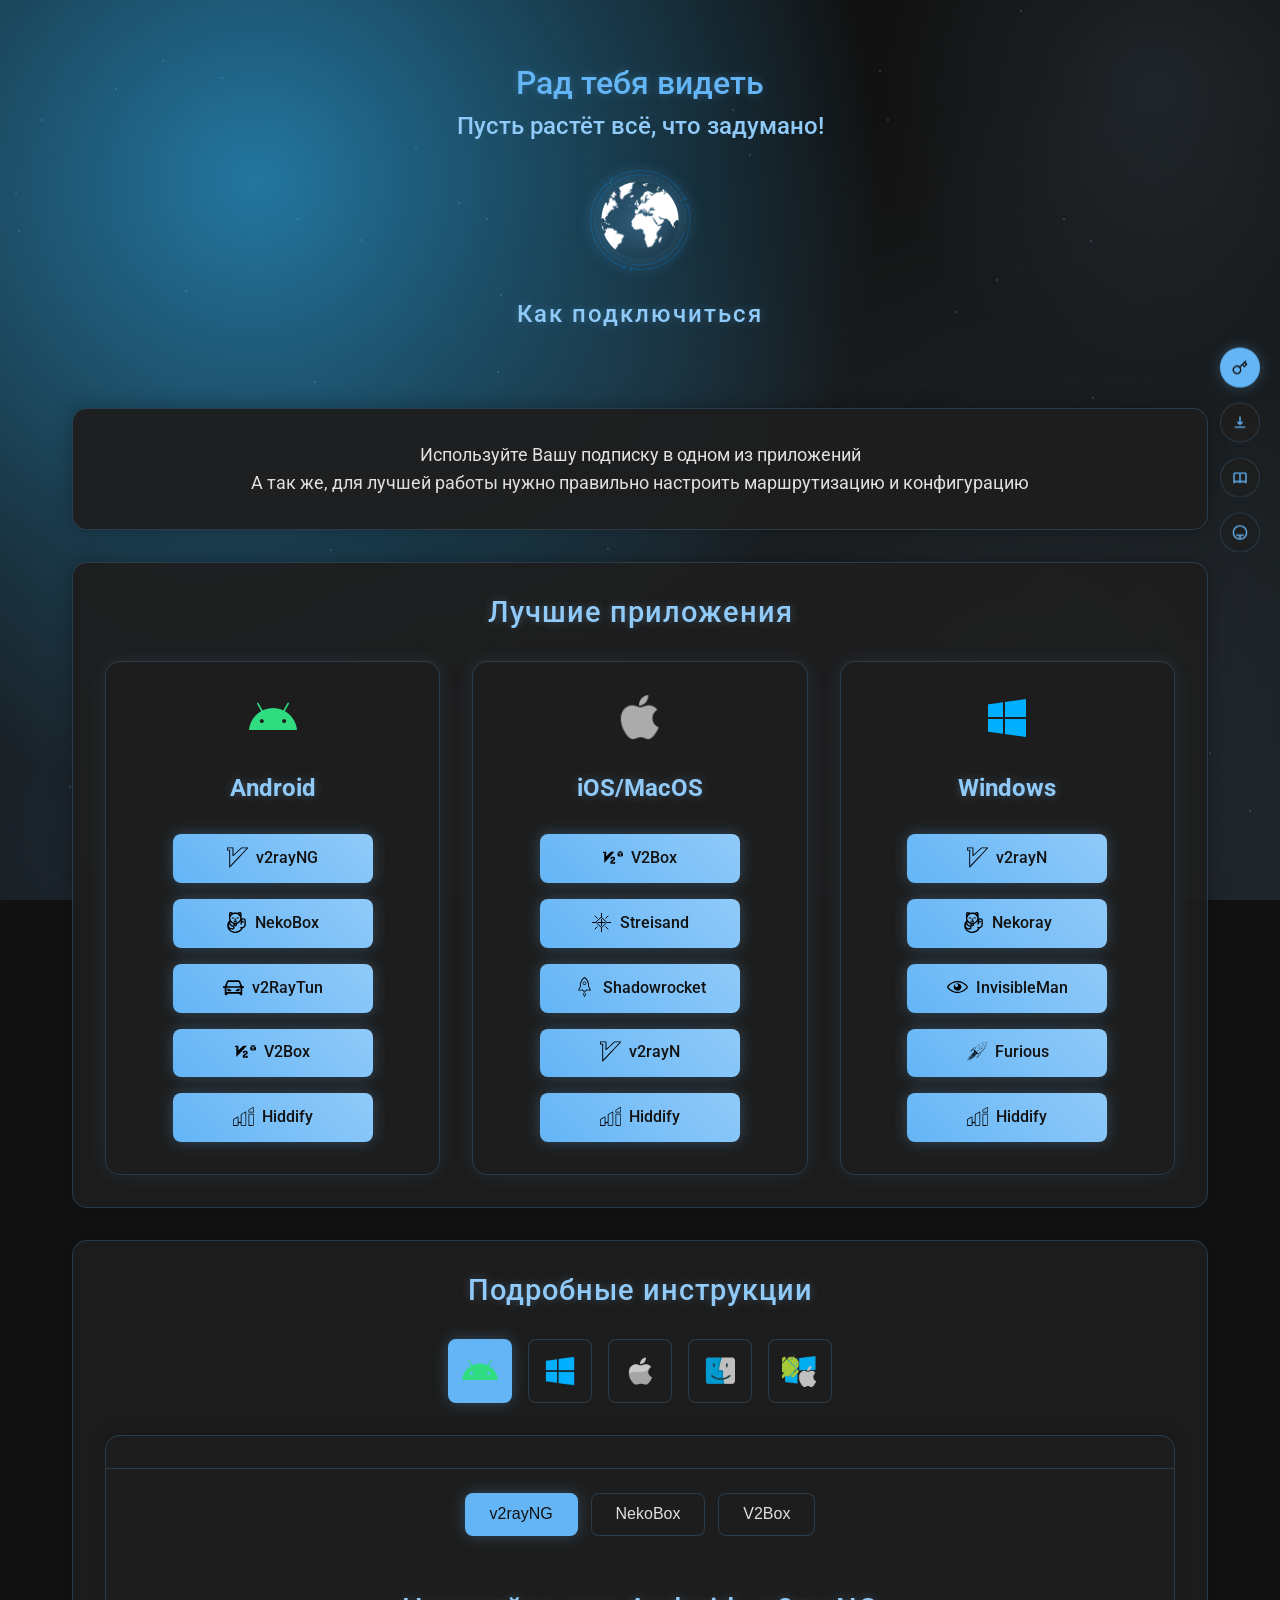
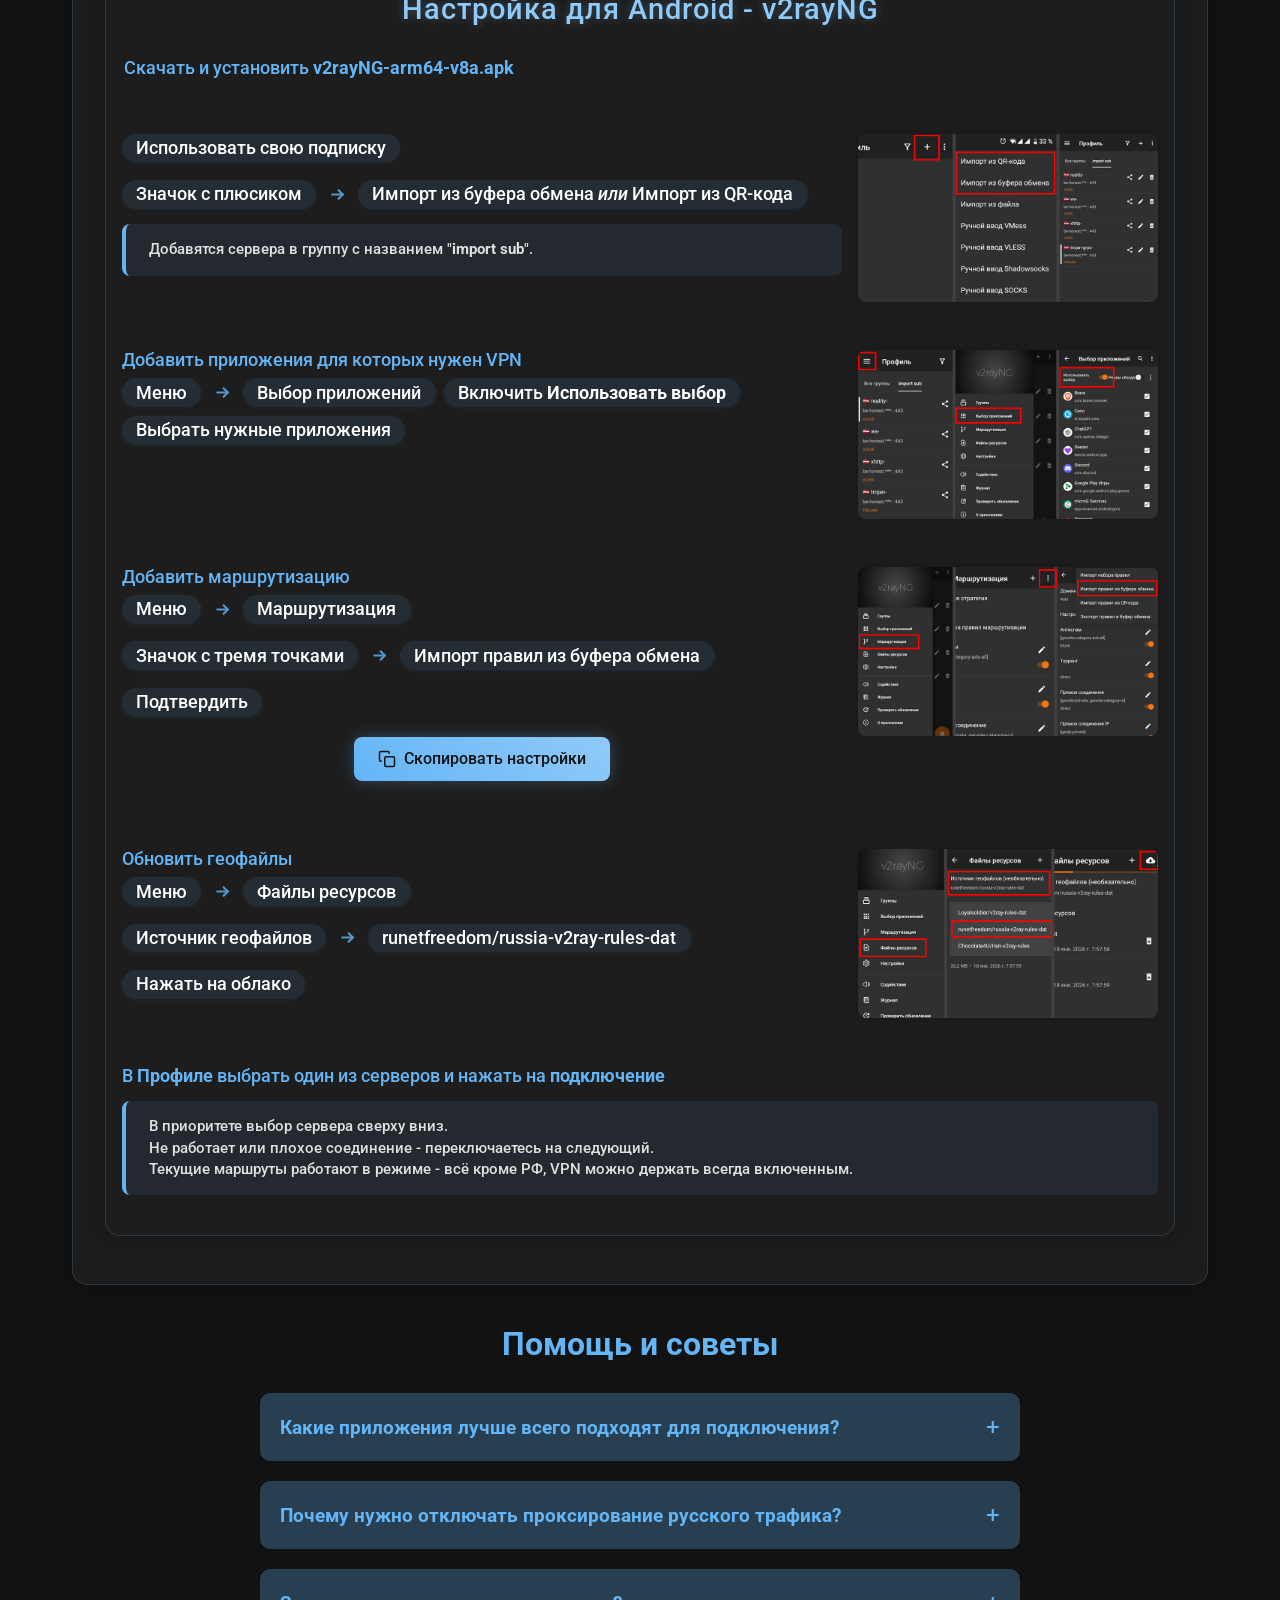
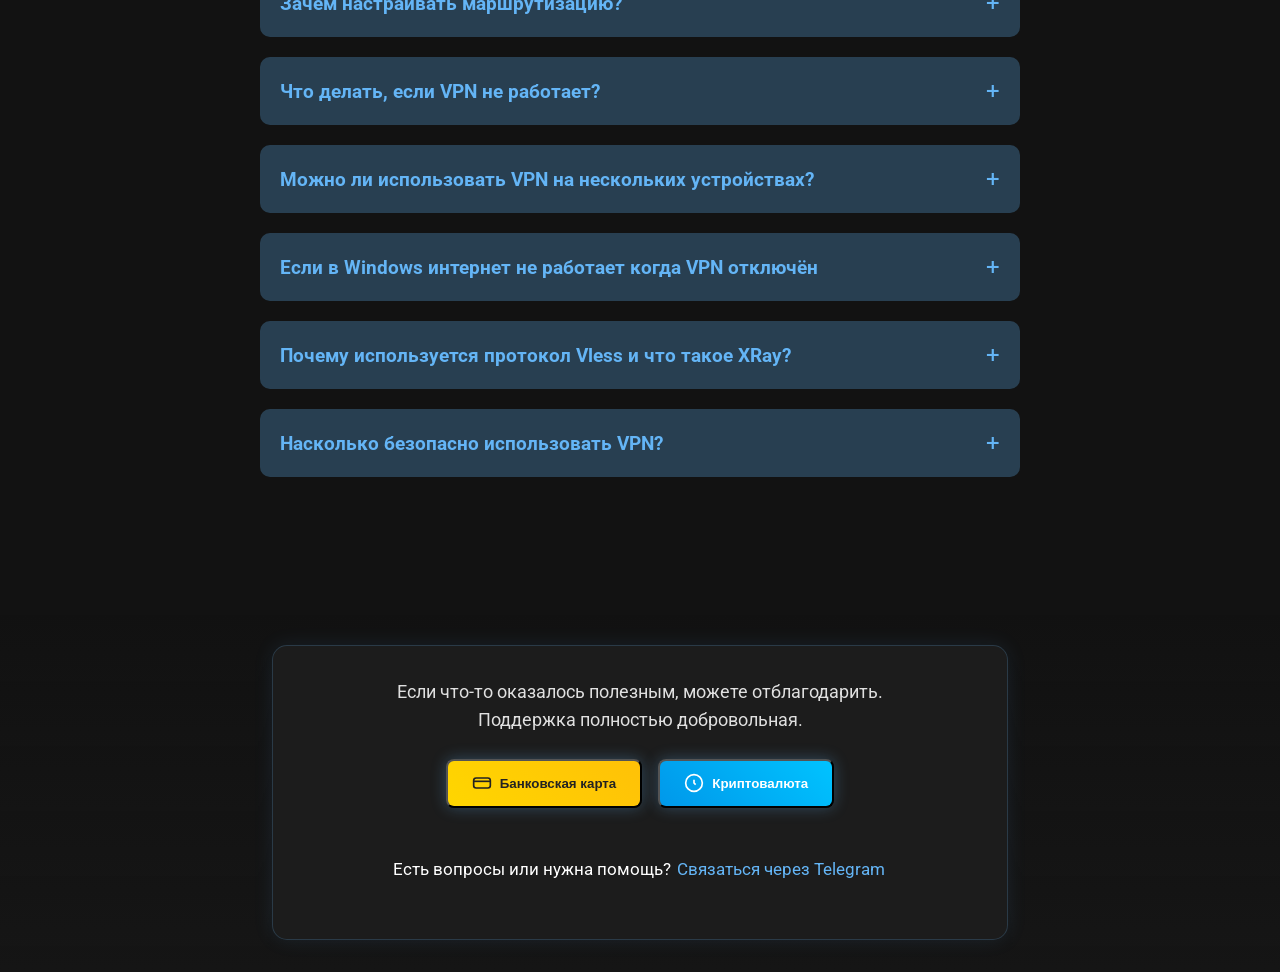
==== commit 35f57f4c: "Add files via upload" ====
--- a/index.html
+++ b/index.html
@@ -1066,7 +1066,7 @@
                                 При необходимости временно использовать бесплатные Drop сервера.<br>
                                 Скопируйте весь код из файла ниже и вставьте в приложение, создав новую группу.<br>
                                 <p class="info-accent">
-                                    <a href="https://github.com/Konstantn-blip/carbonsteel/blob/main/Drops.txt" target="_blank" class="plain-link">Открыть файл с Drop серверами</a>
+                                    <a href="add/drops.txt" target="_blank" class="plain-link">Открыть файл с Drop серверами</a>
                                 </p>
                             </p>
                         </div>
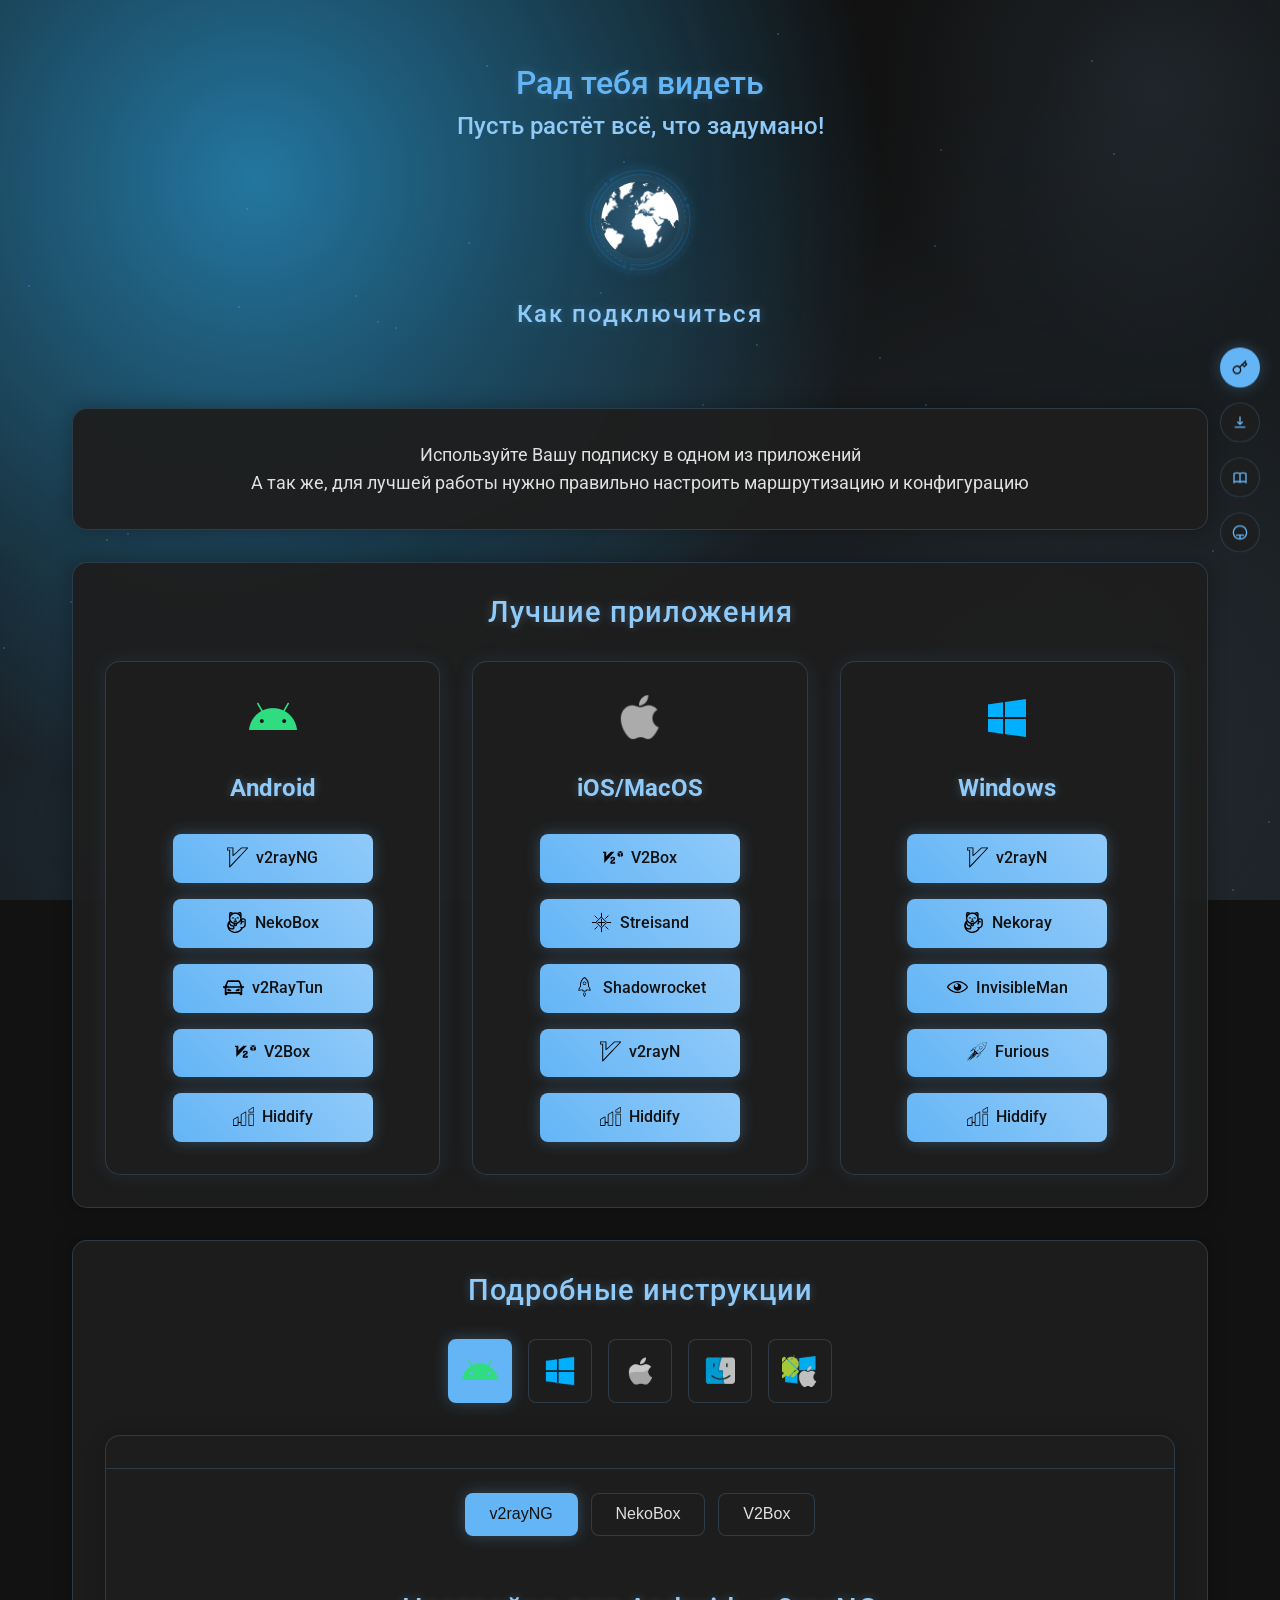
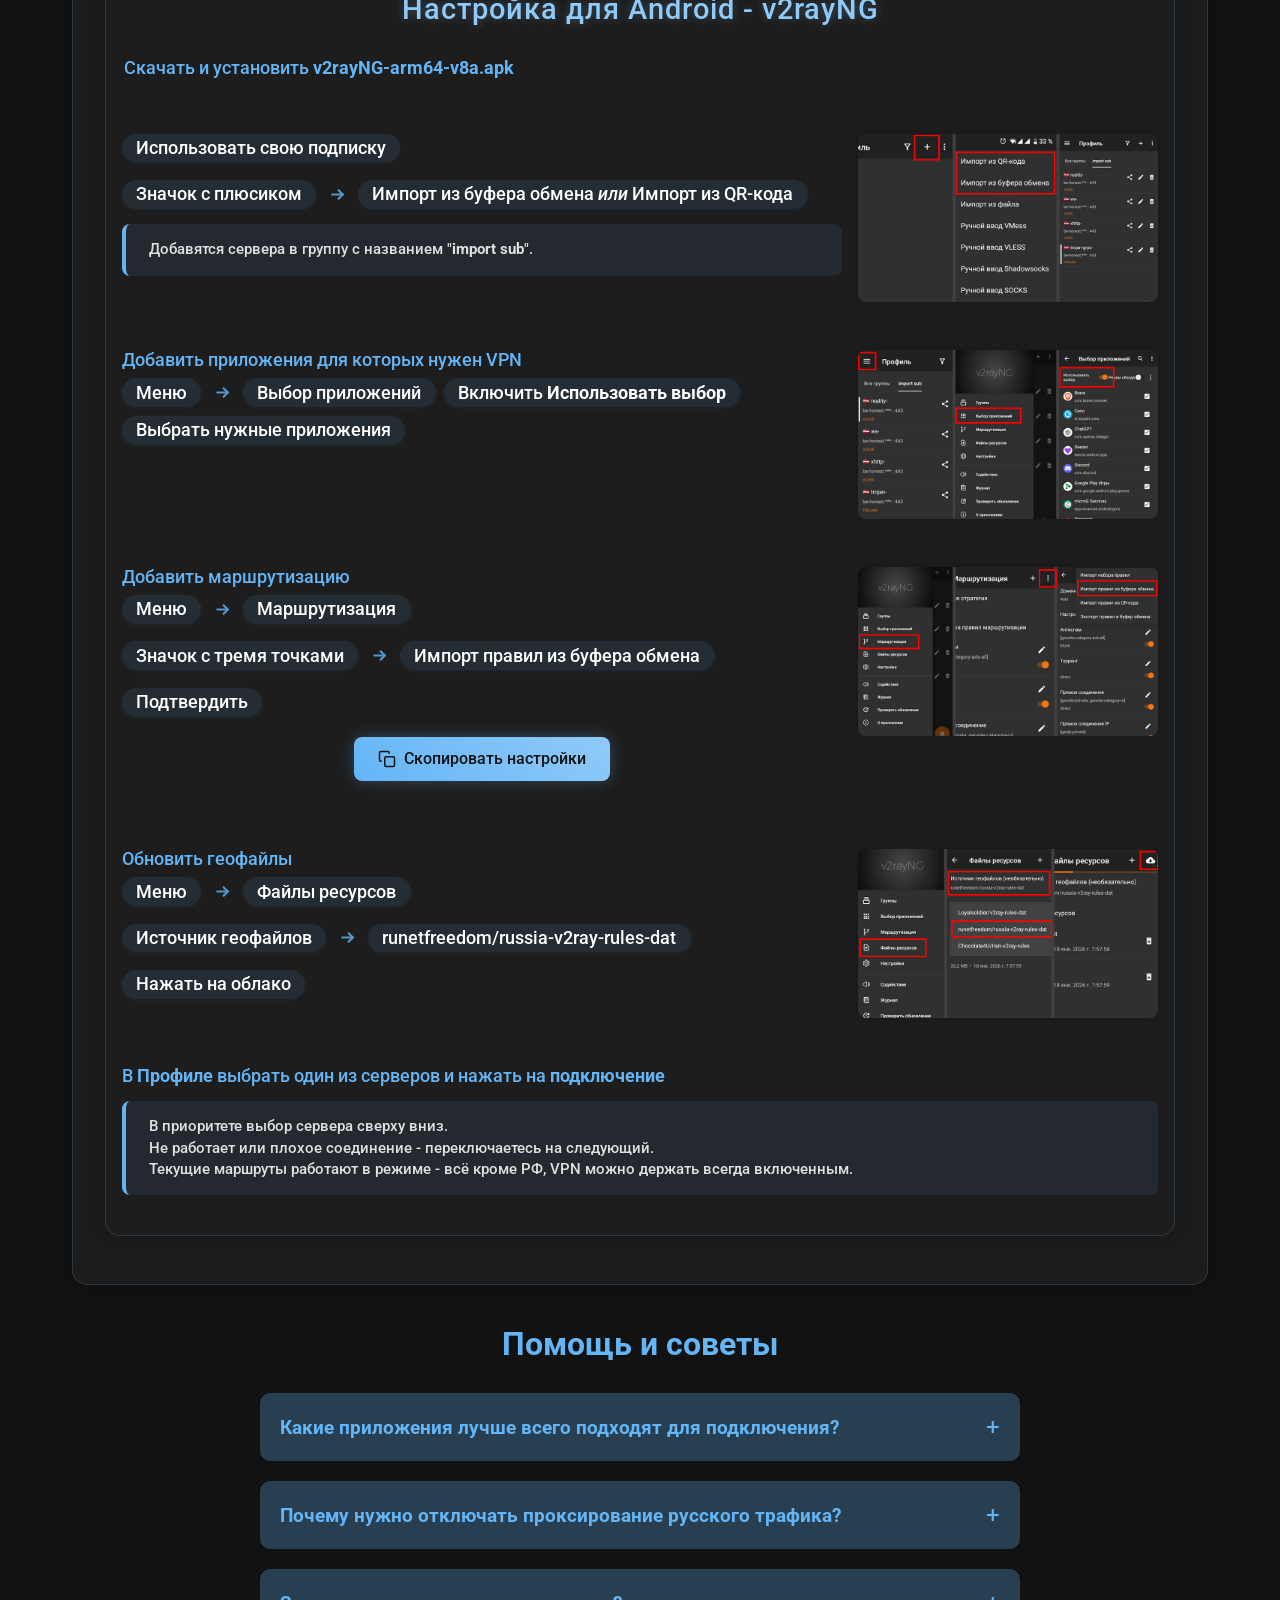
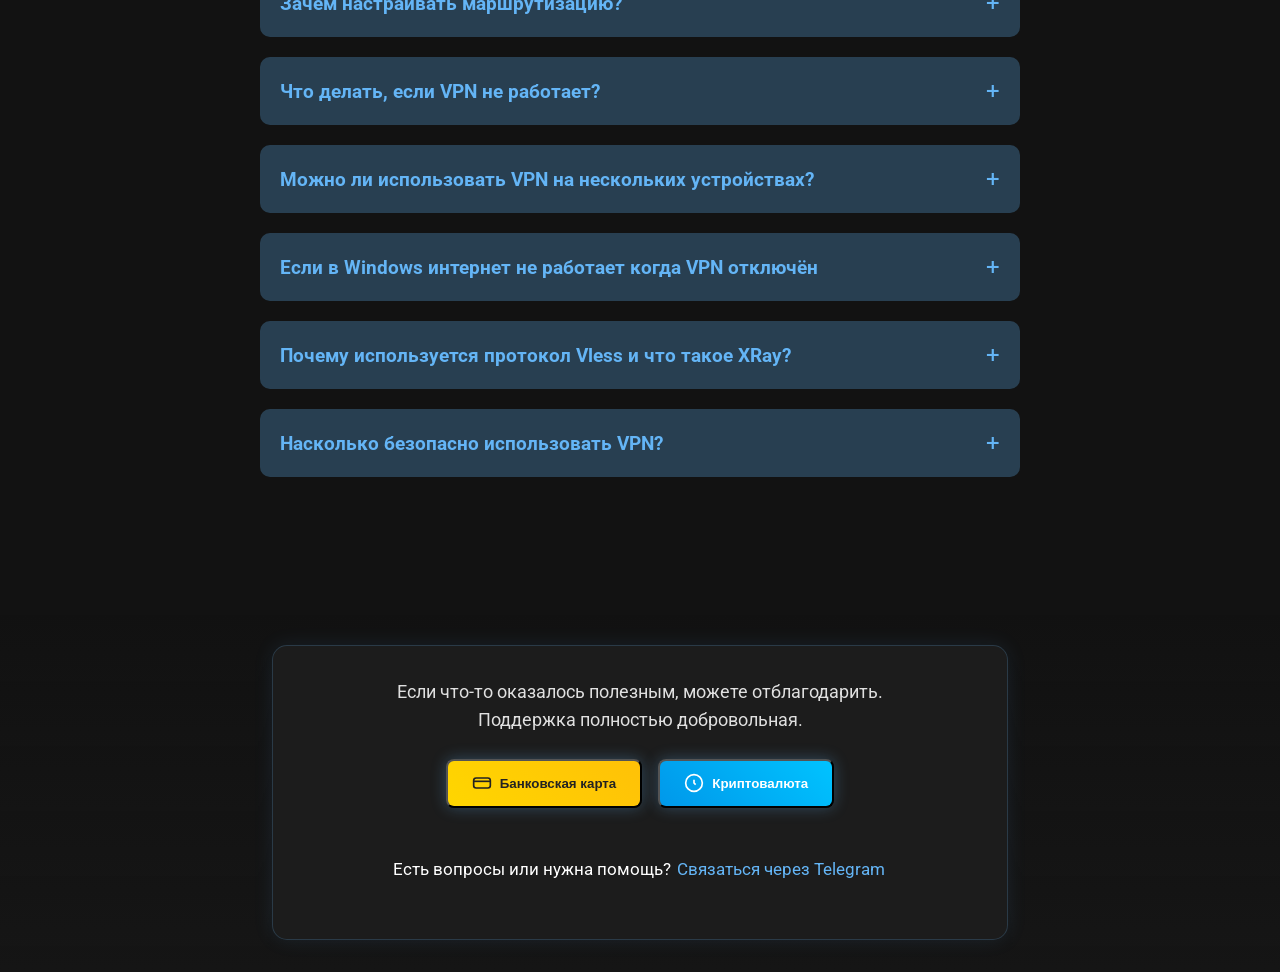
==== commit 438f93a8: "Add files via upload" ====
--- a/index.html
+++ b/index.html
@@ -1061,7 +1061,7 @@
                                 <li>Возможно неправильная настройка - перенастроить по инструкции</li>
                             </ul><br>
                             <p>
-                                Сервер может временно не работать когда ведётся работа по устранению проблем и улучшения.<br>
+                                Сервер может временно не работать когда ведётся работа по улучшению и устранению проблем.<br>
                                 Нужно периодически обновлять подписку чтобы новые настройки сервера обновились.<br><br>
                                 При необходимости временно использовать бесплатные Drop сервера.<br>
                                 Скопируйте весь код из файла ниже и вставьте в приложение, создав новую группу.<br>
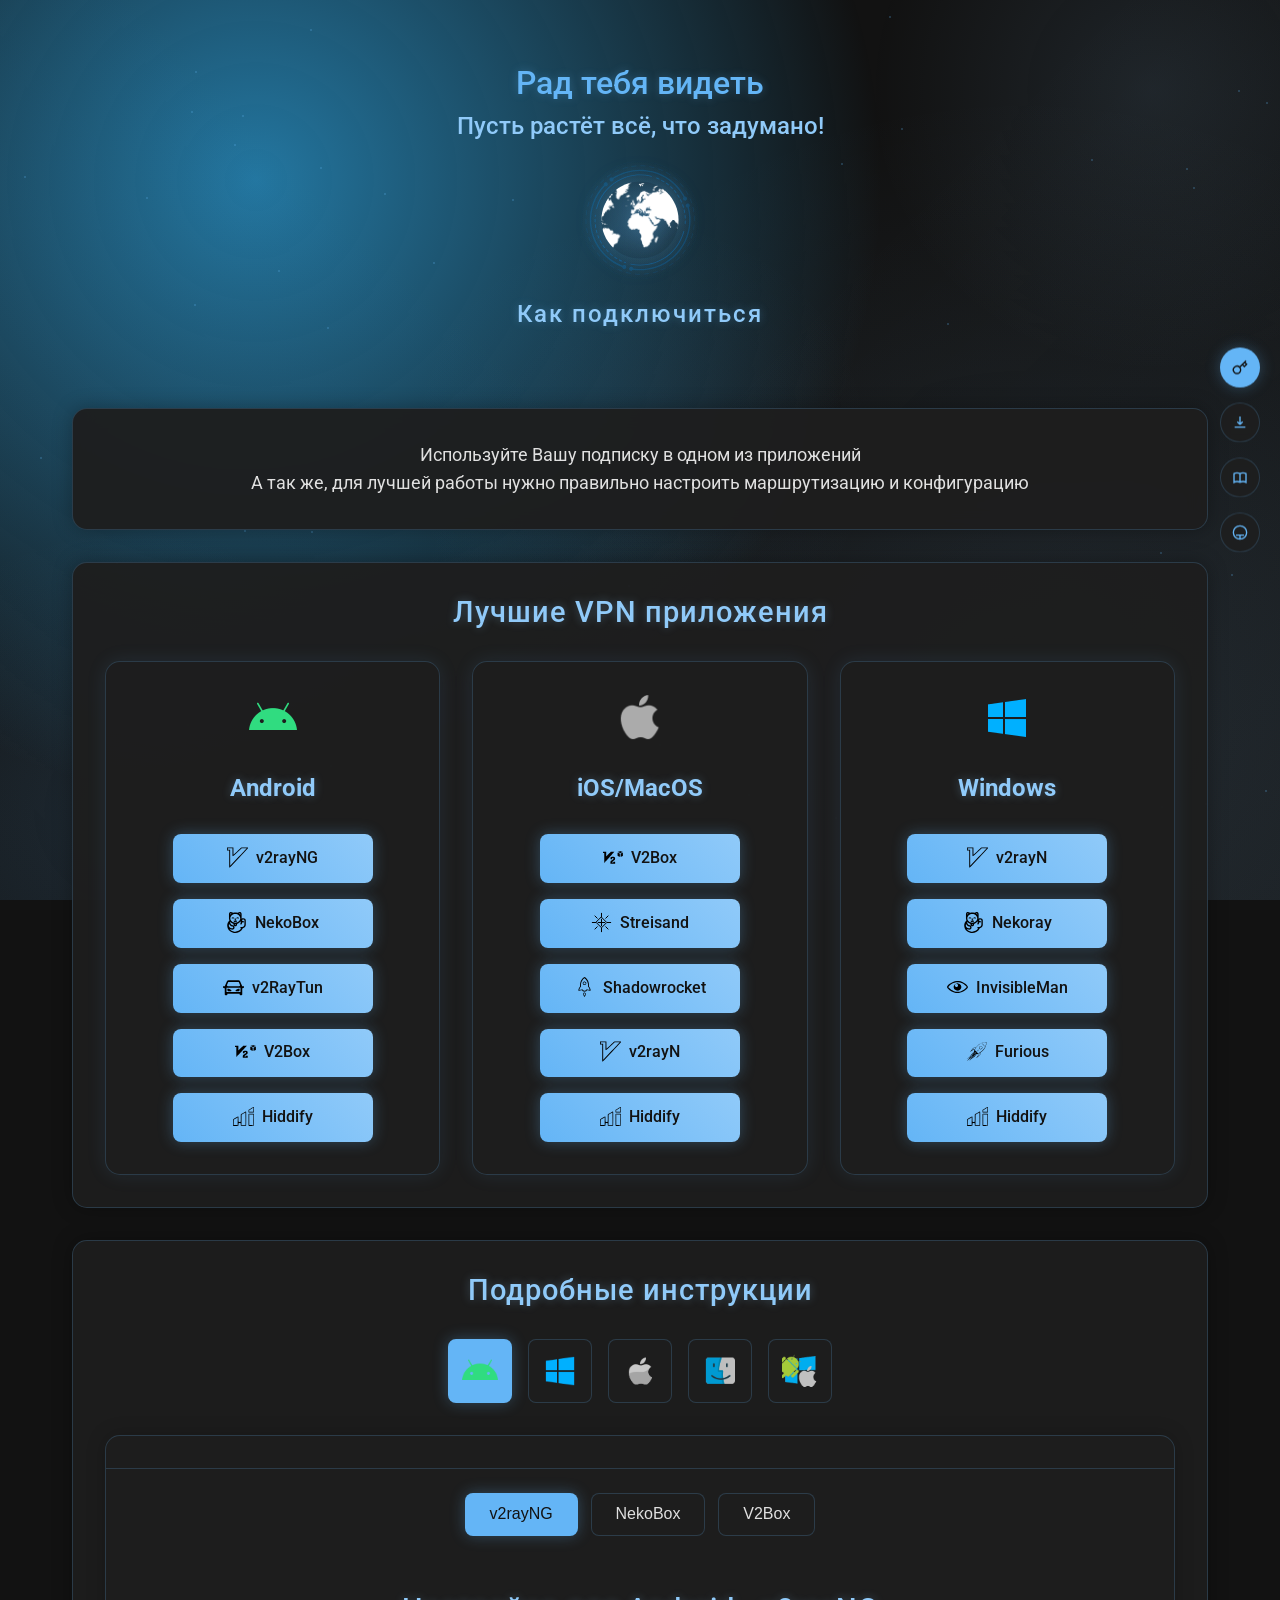
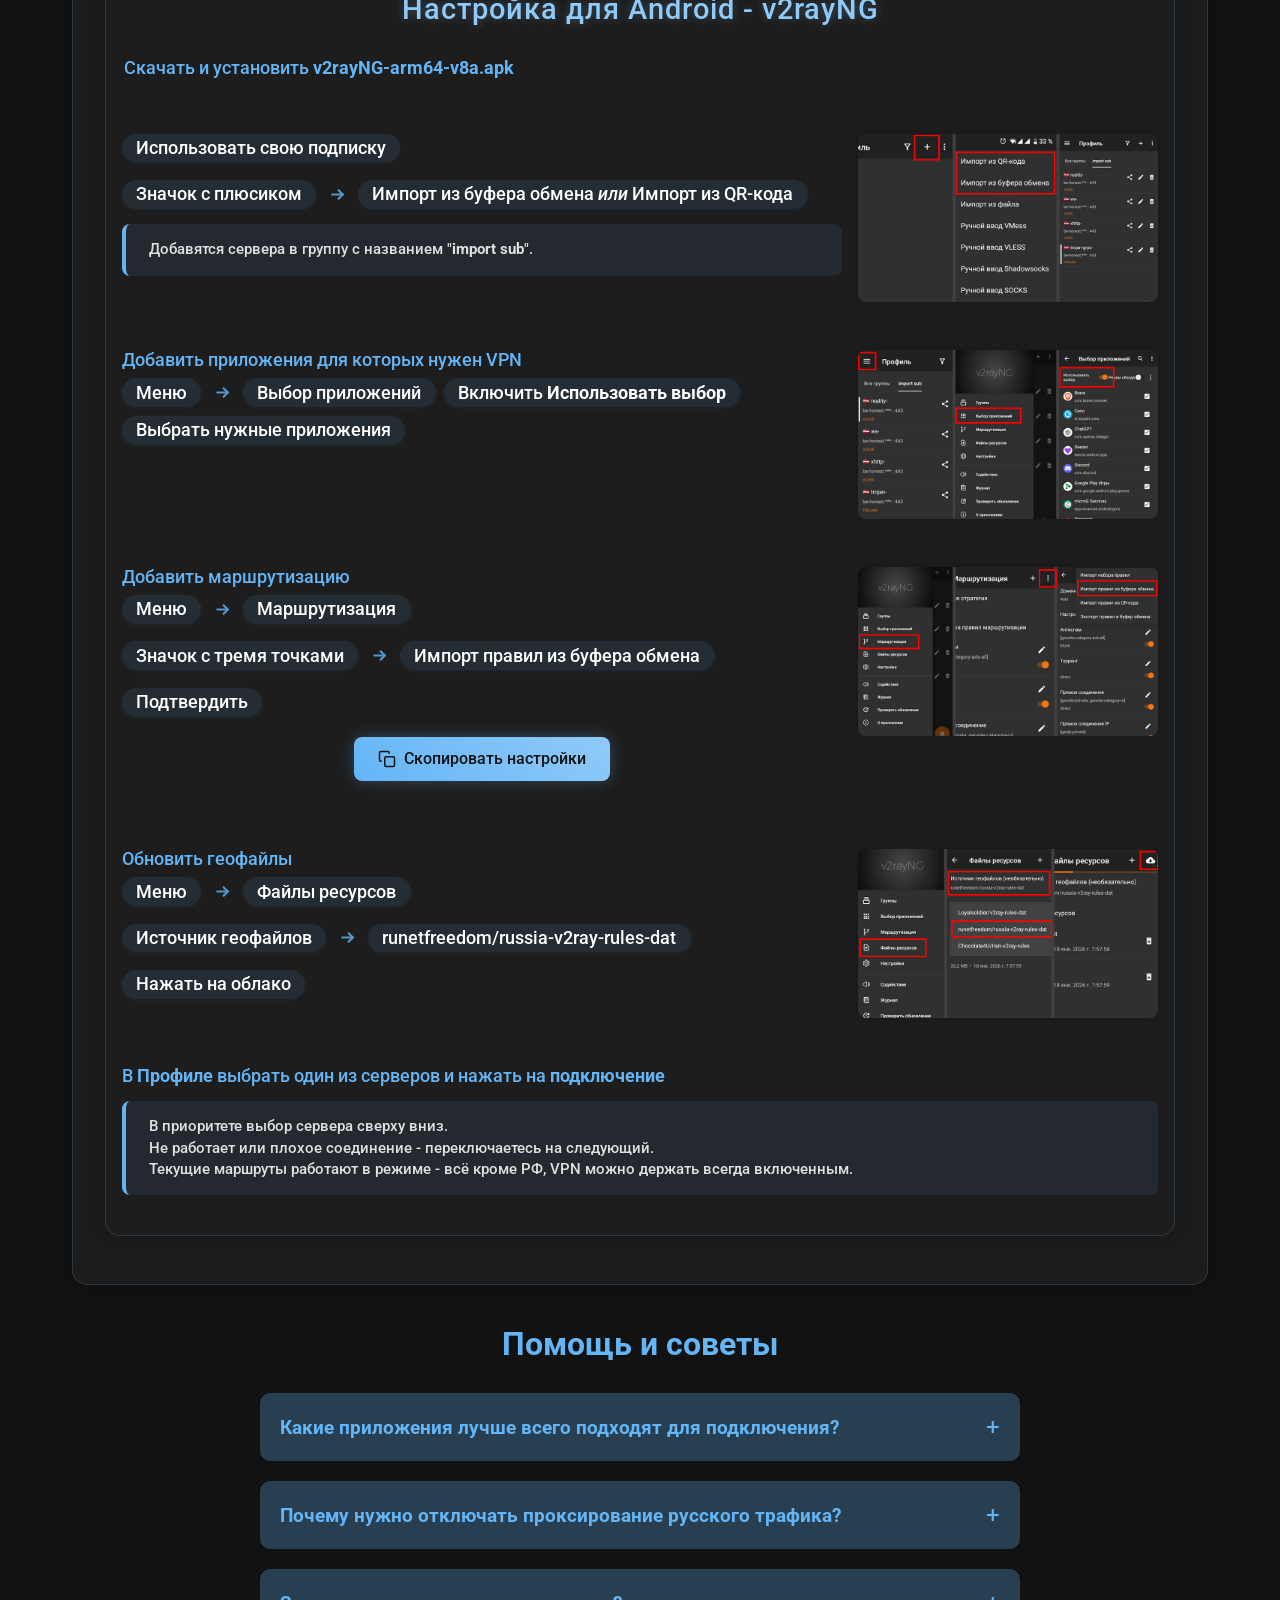
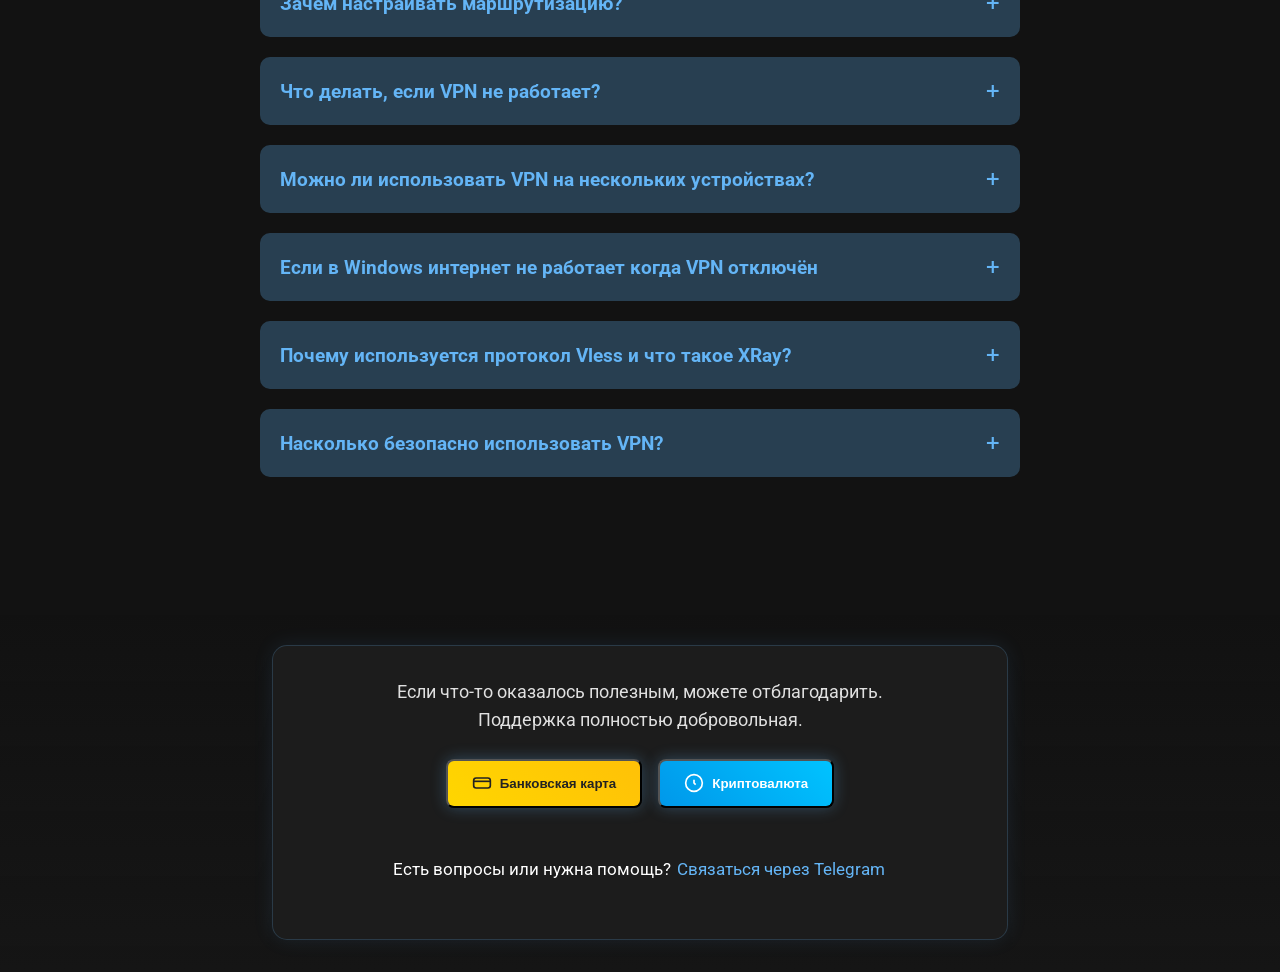
==== commit d0a83085: "Add files via upload" ====
--- a/index.html
+++ b/index.html
@@ -39,7 +39,7 @@
                 </p>
             </div>
             <div class="downloads-section" id="downloads-section">
-                <h2>Лучшие приложения</h2>
+                <h2>Лучшие VPN приложения</h2>
                 <div class="platform-grid">
                     <div class="platform-card">
                         <div class="platform-icon android-icon" aria-hidden="true">
@@ -1067,7 +1067,8 @@
                                 Скопируйте весь код из файла ниже и вставьте в приложение, создав новую группу.<br>
                                 <p class="info-accent">
                                     <a href="add/drops.txt" target="_blank" class="plain-link">Открыть файл с Drop серверами</a>
-                                </p>
+                                </p><br>
+                                Список периодически обновляется - неработающие серевера удаляются, работающие добавляются
                             </p>
                         </div>
                     </div>
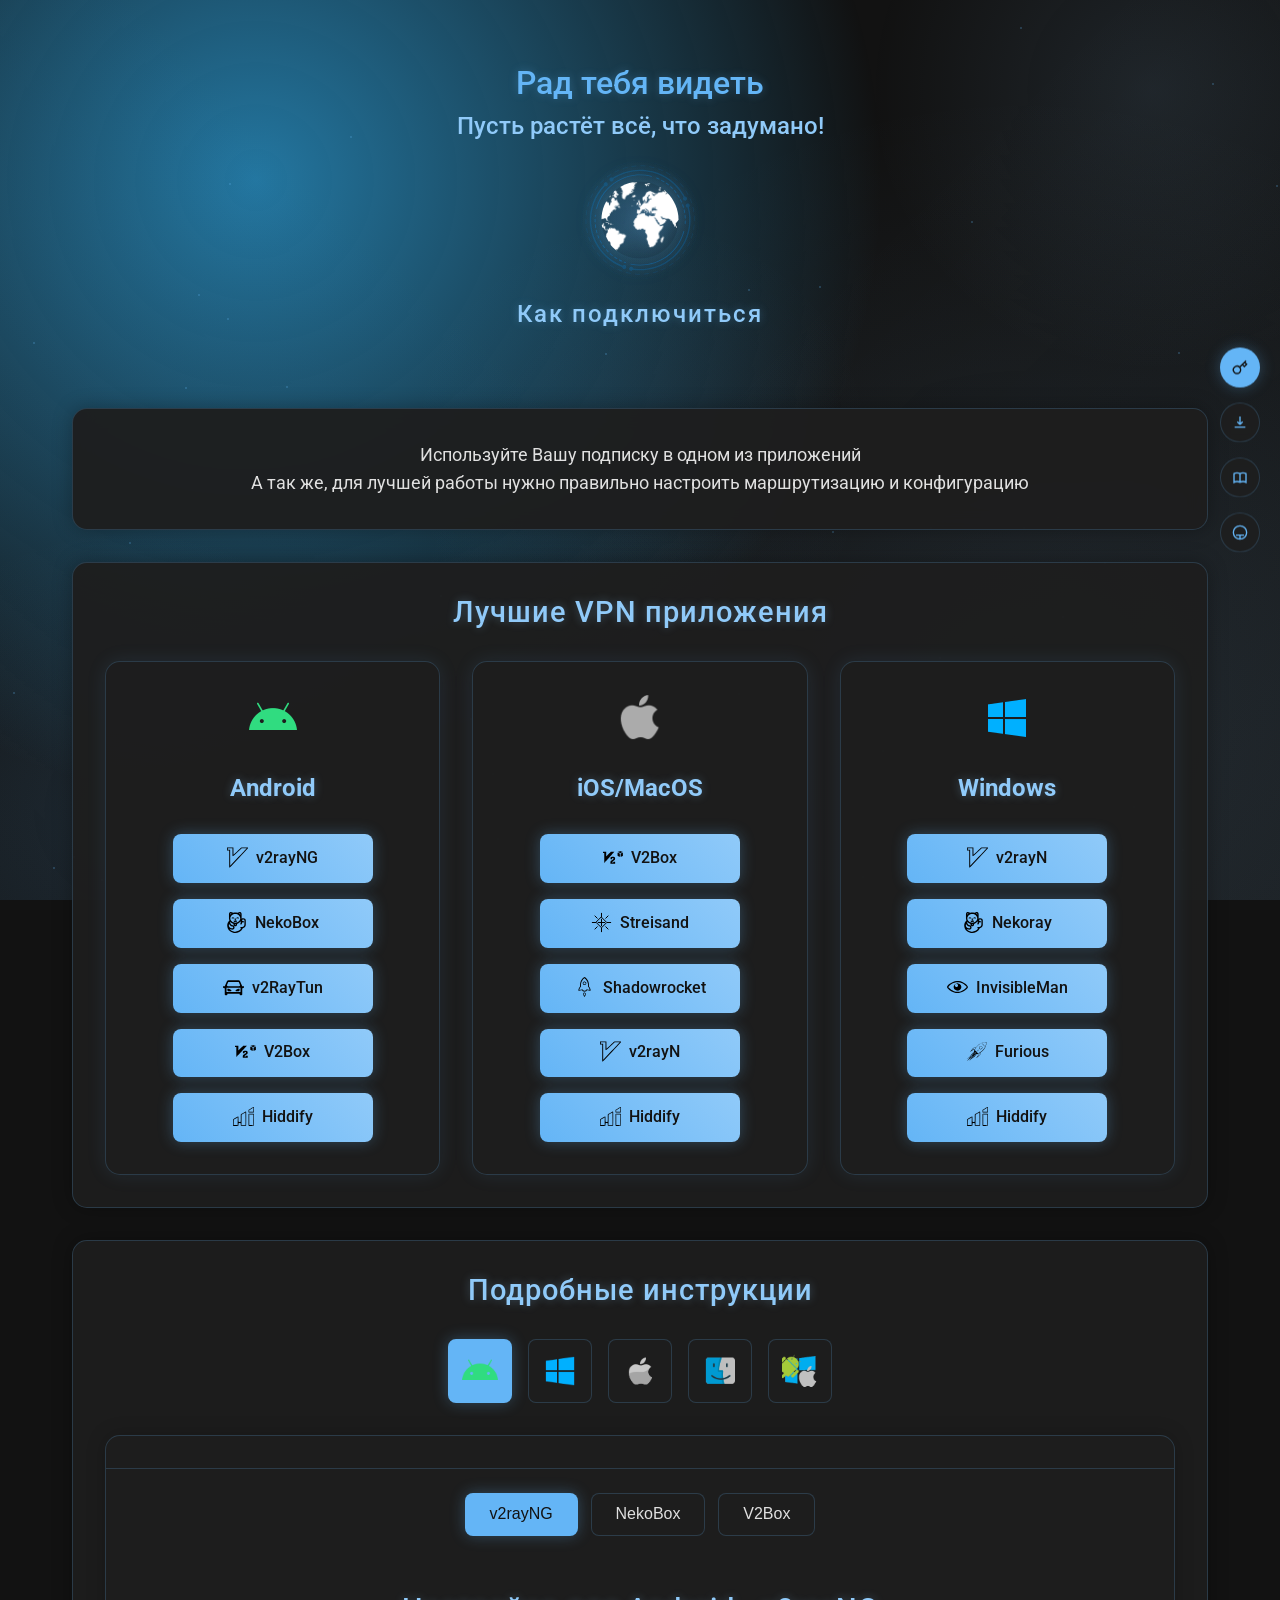
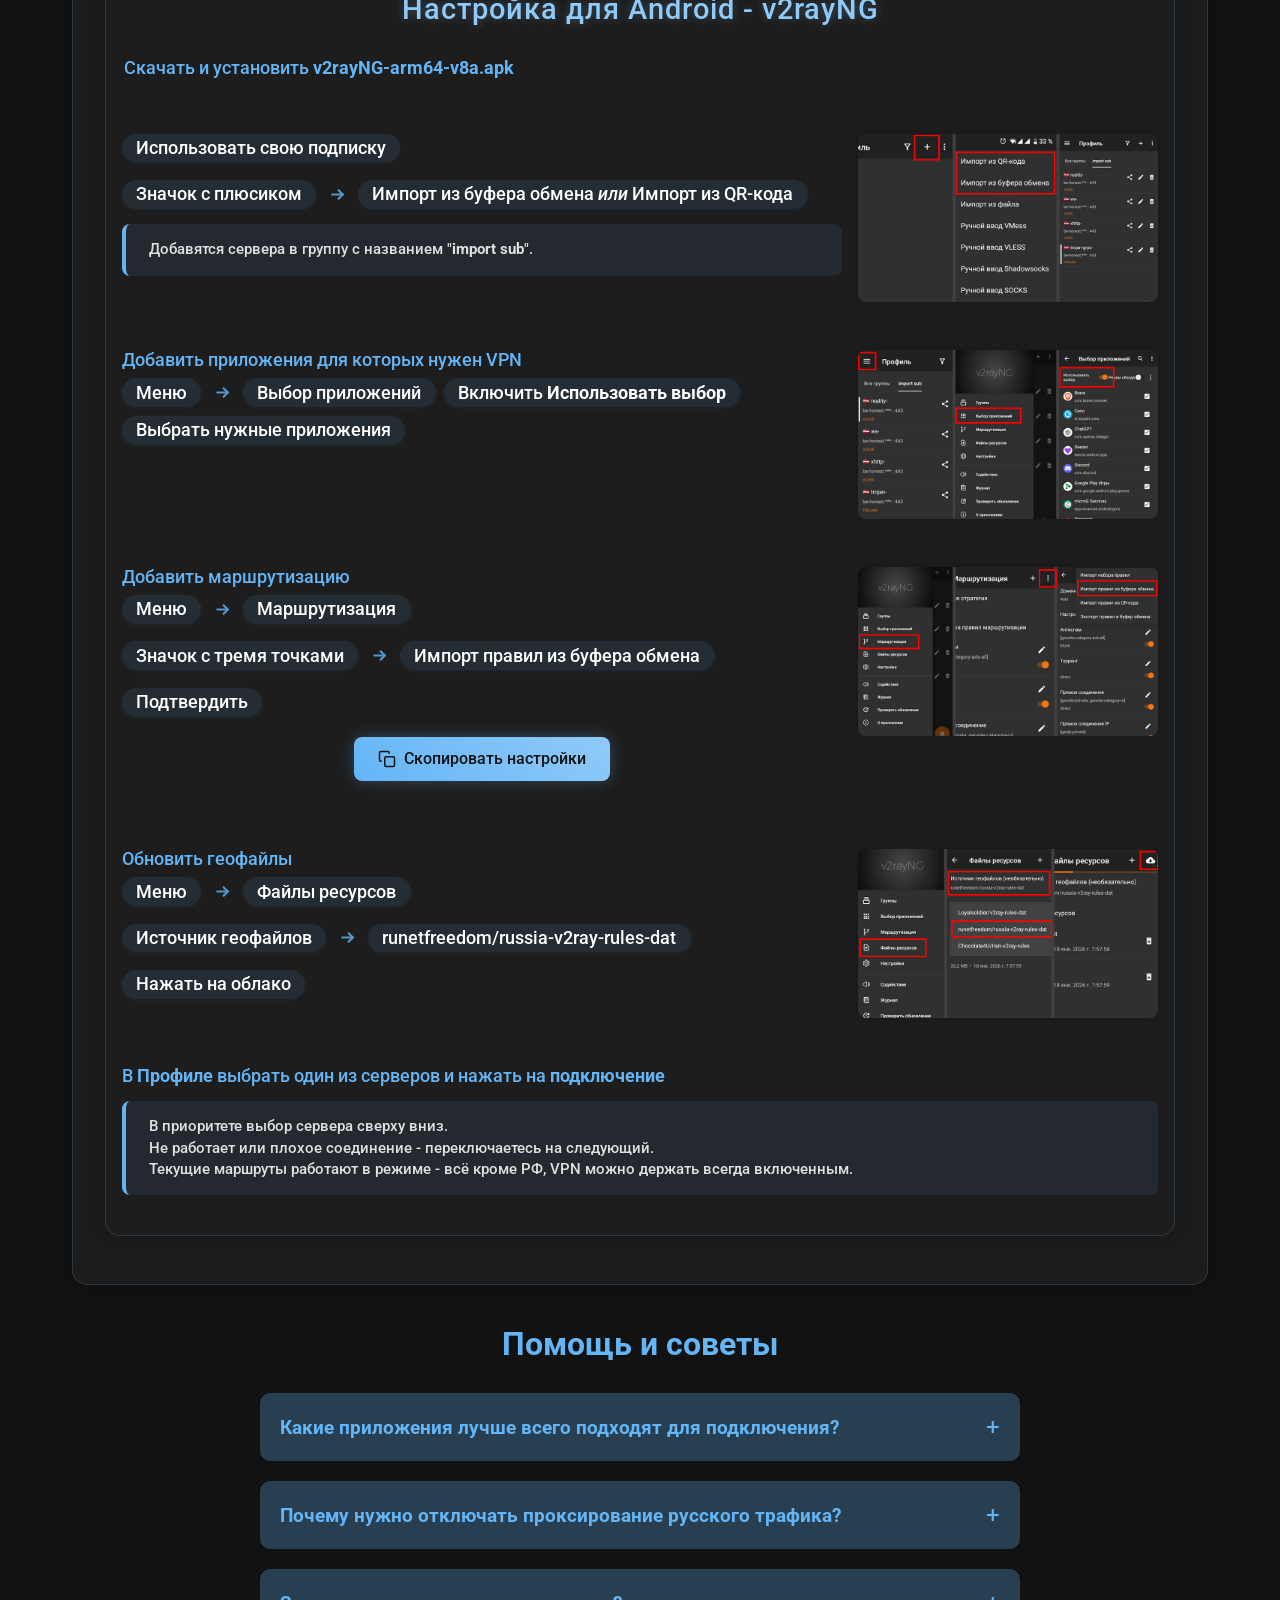
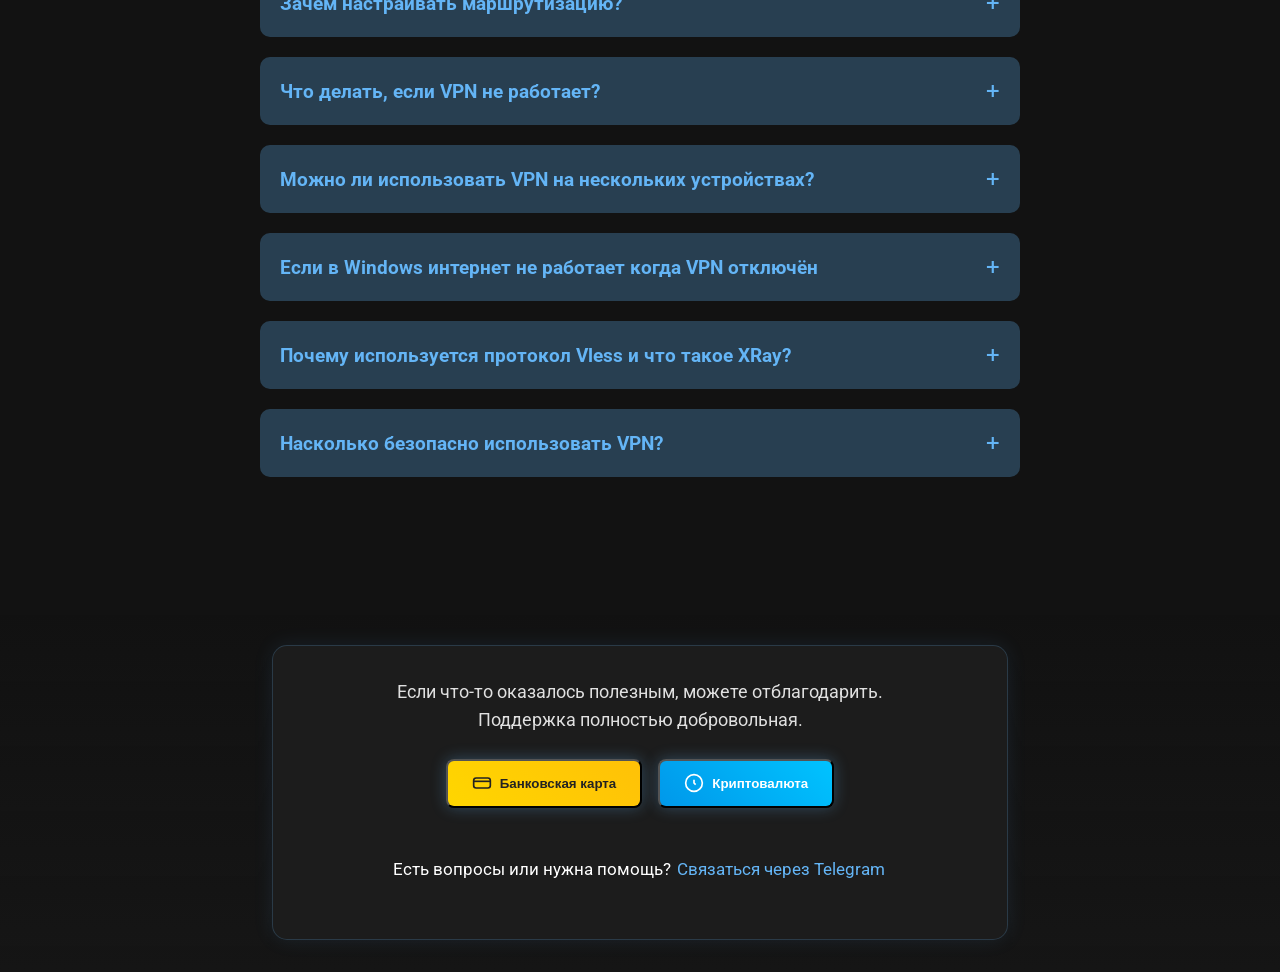
==== commit 213333f8: "Add files via upload" ====
--- a/index.html
+++ b/index.html
@@ -22,7 +22,7 @@
     <div class="container">
         <header>
             <div id="greeting" class="greeting">
-                <p class="greeting-text">
+                <p class="greeting-text" id="intro-section">
                     <span class="greeting-part-1">Рад тебя видеть</span>
                     <span class="greeting-part-2">Пусть растёт всё, что задумано!</span>
                     <div class="plant-animation-container">
@@ -33,7 +33,7 @@
             <h1>Как подключиться</h1>
         </header>
         <main>
-            <div class="intro-text" id="intro-section">
+            <div class="intro-text">
                 <p>Используйте Вашу подписку в одном из приложений<br>
                     А так же, для лучшей работы нужно правильно настроить маршрутизацию и конфигурацию<br>
                 </p>
@@ -1067,7 +1067,7 @@
                                 Скопируйте весь код из файла ниже и вставьте в приложение, создав новую группу.<br>
                                 <p class="info-accent">
                                     <a href="add/drops.txt" target="_blank" class="plain-link">Открыть файл с Drop серверами</a>
-                                </p><br>
+                                </p>
                                 Список периодически обновляется - неработающие серевера удаляются, работающие добавляются
                             </p>
                         </div>
